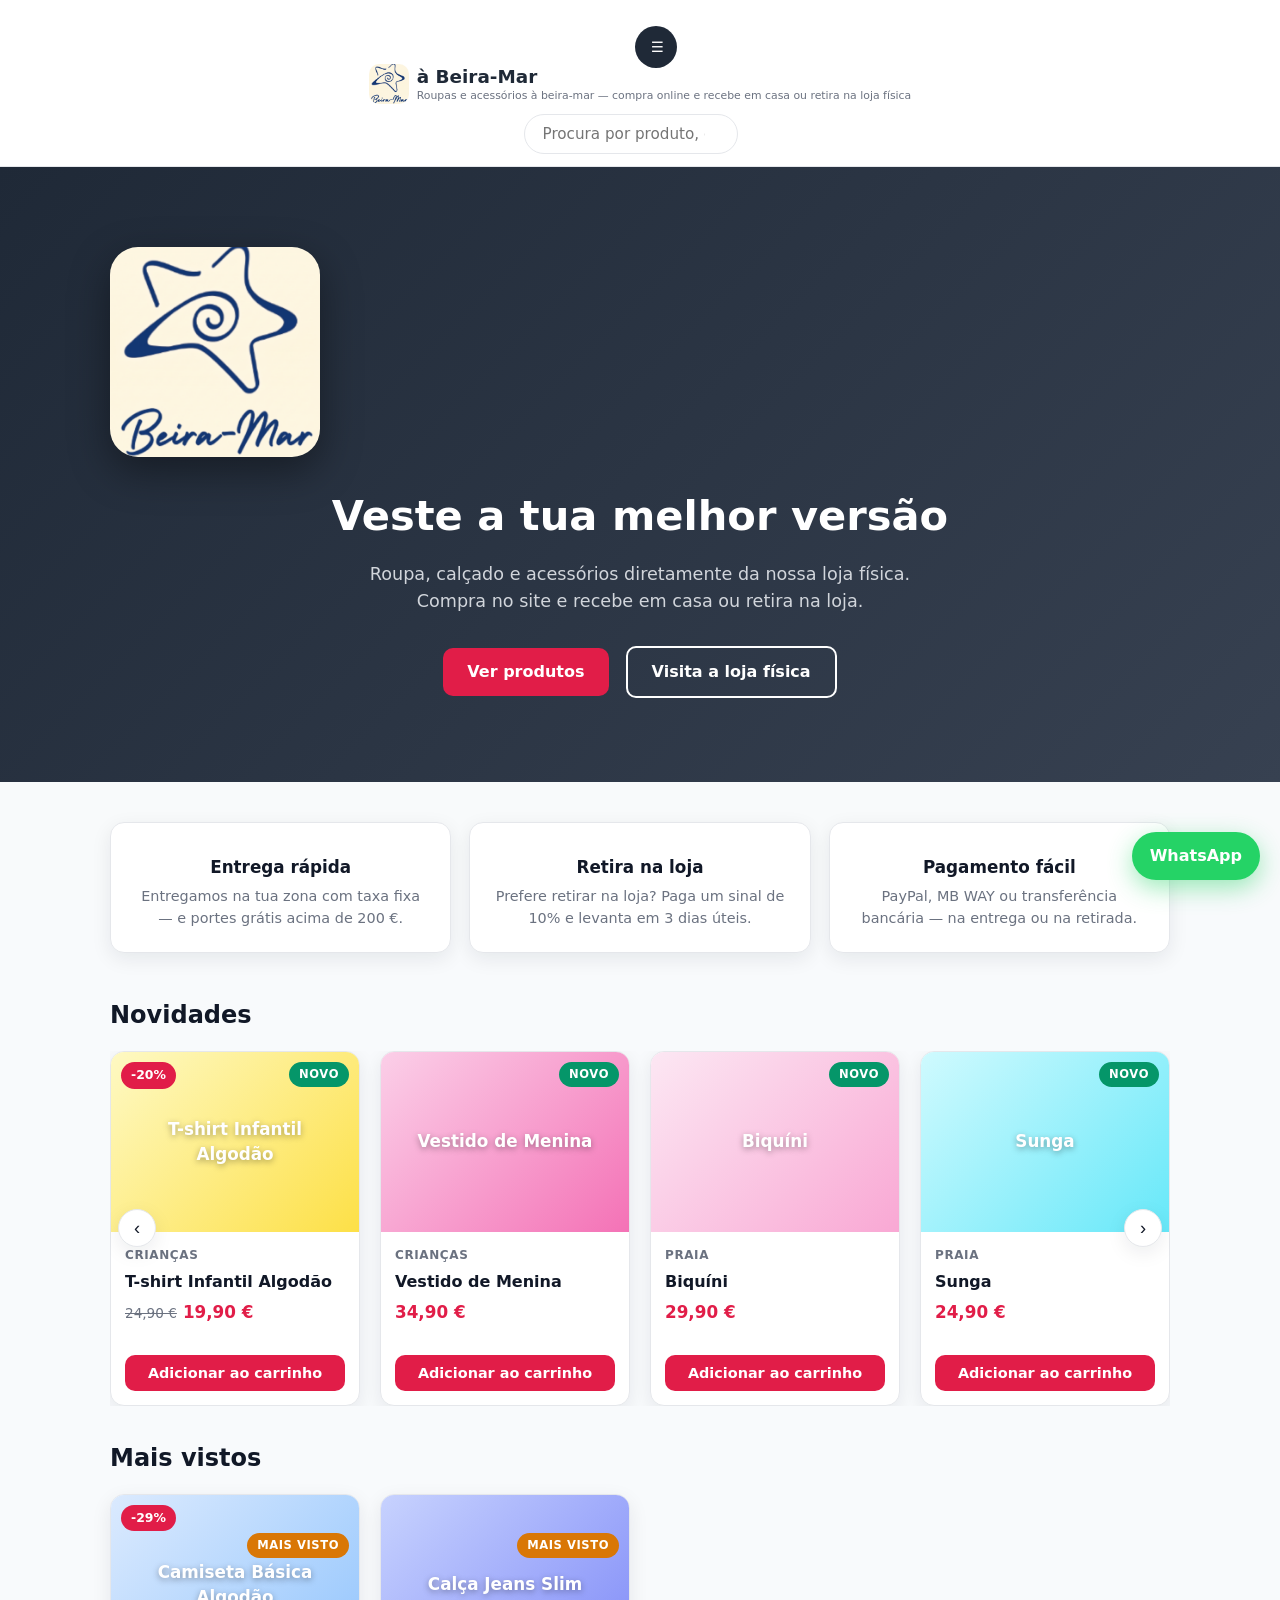
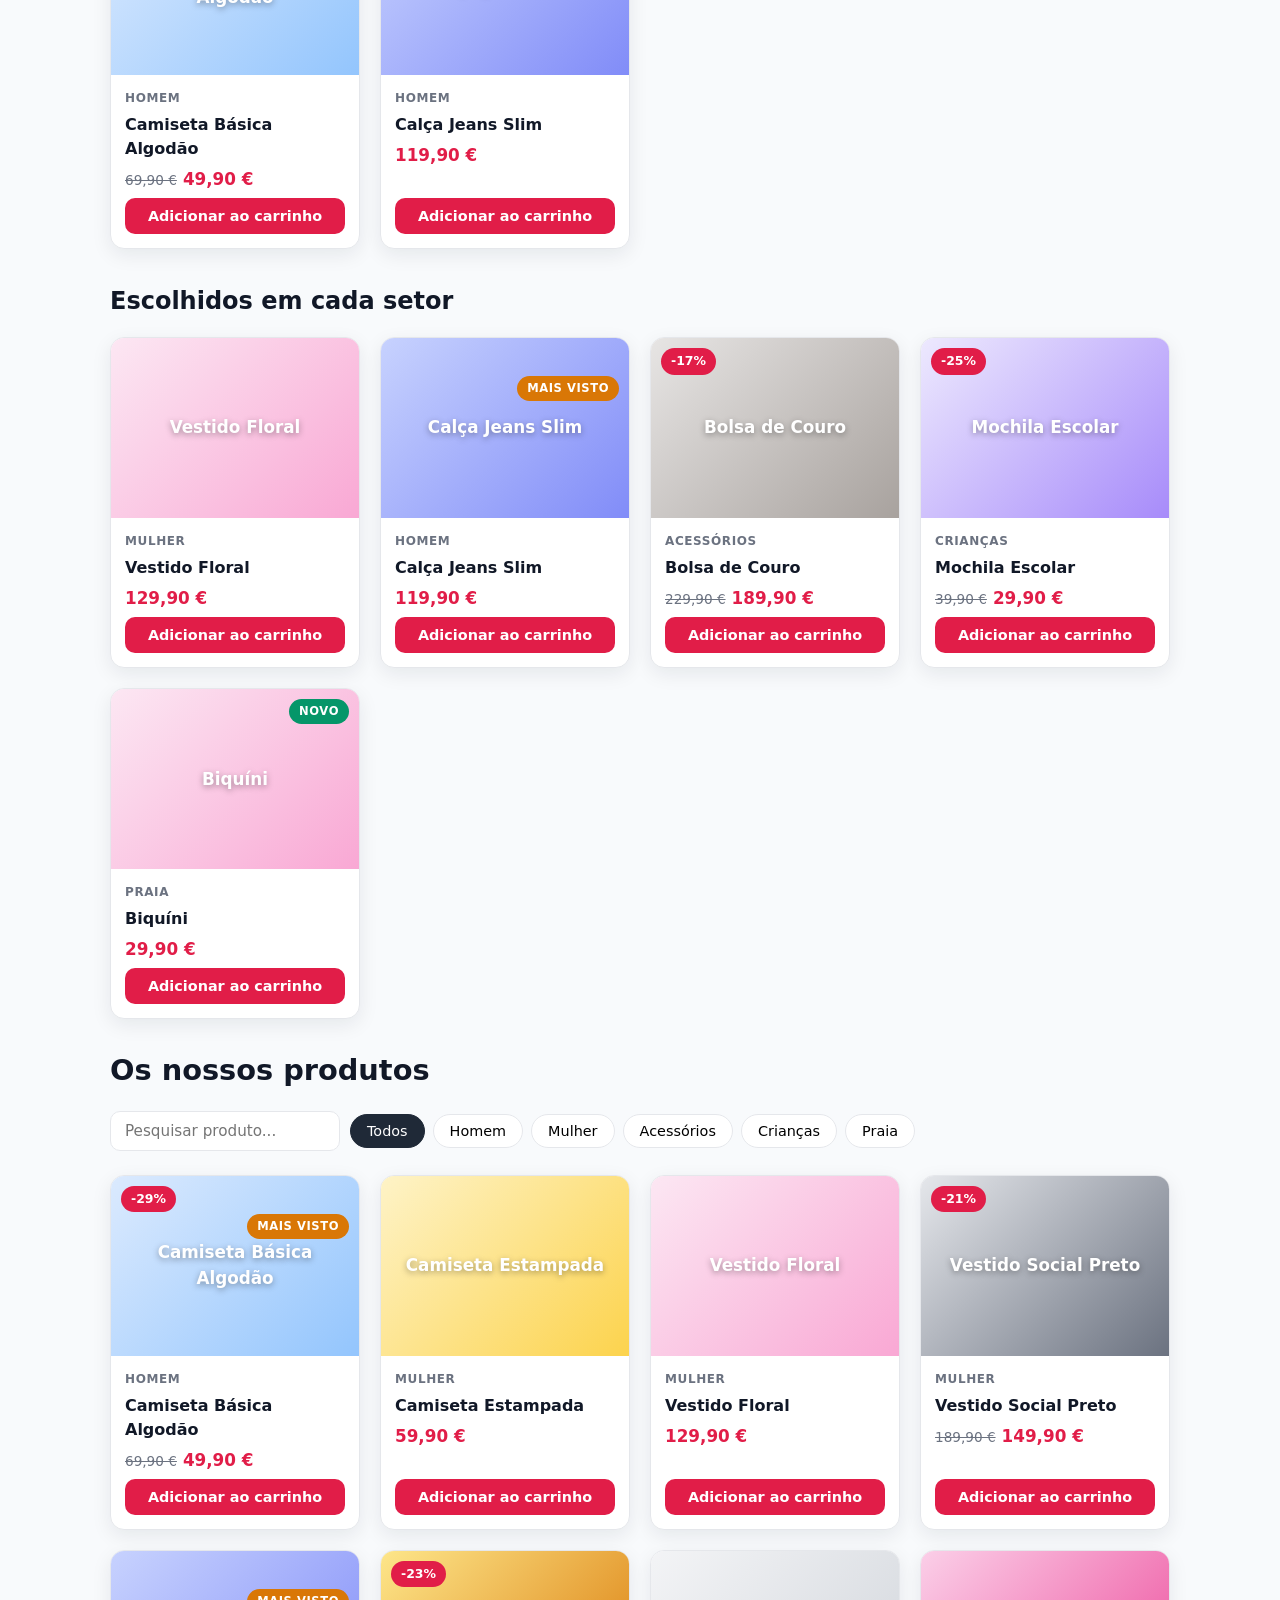
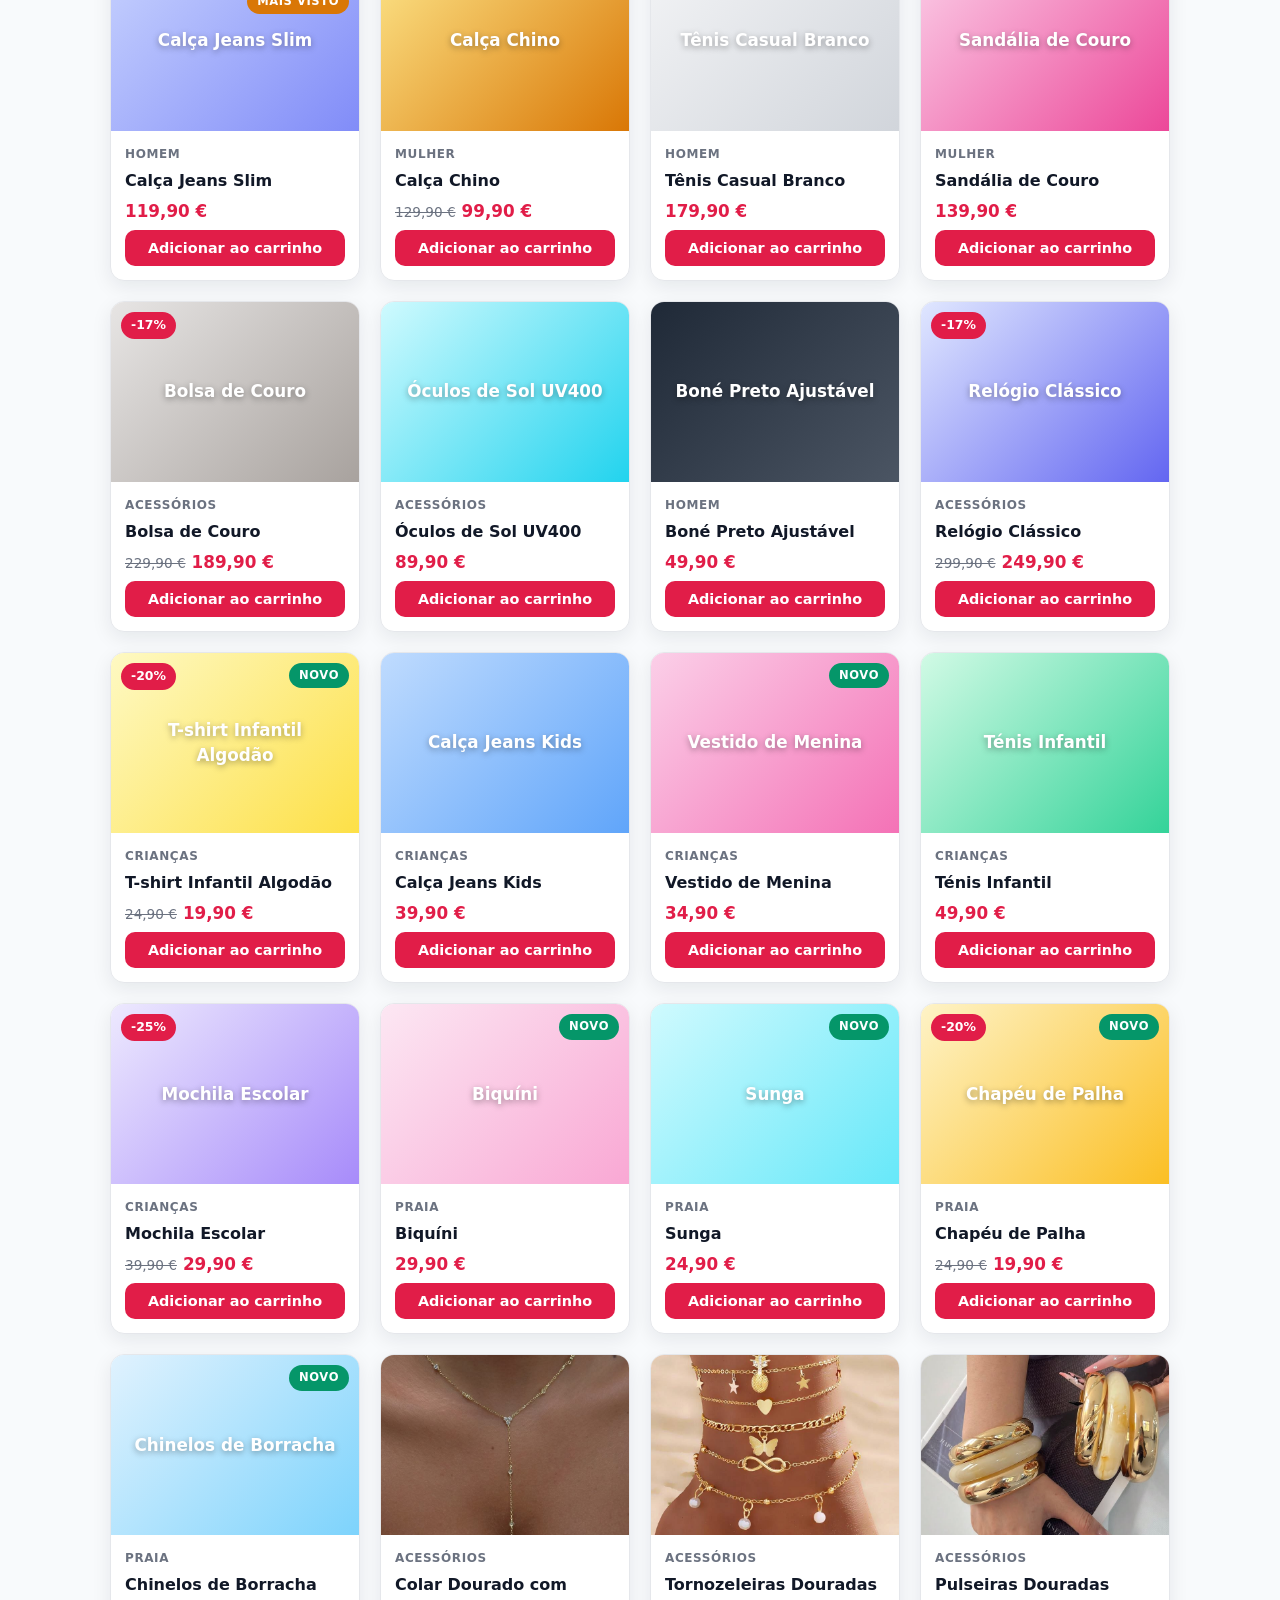
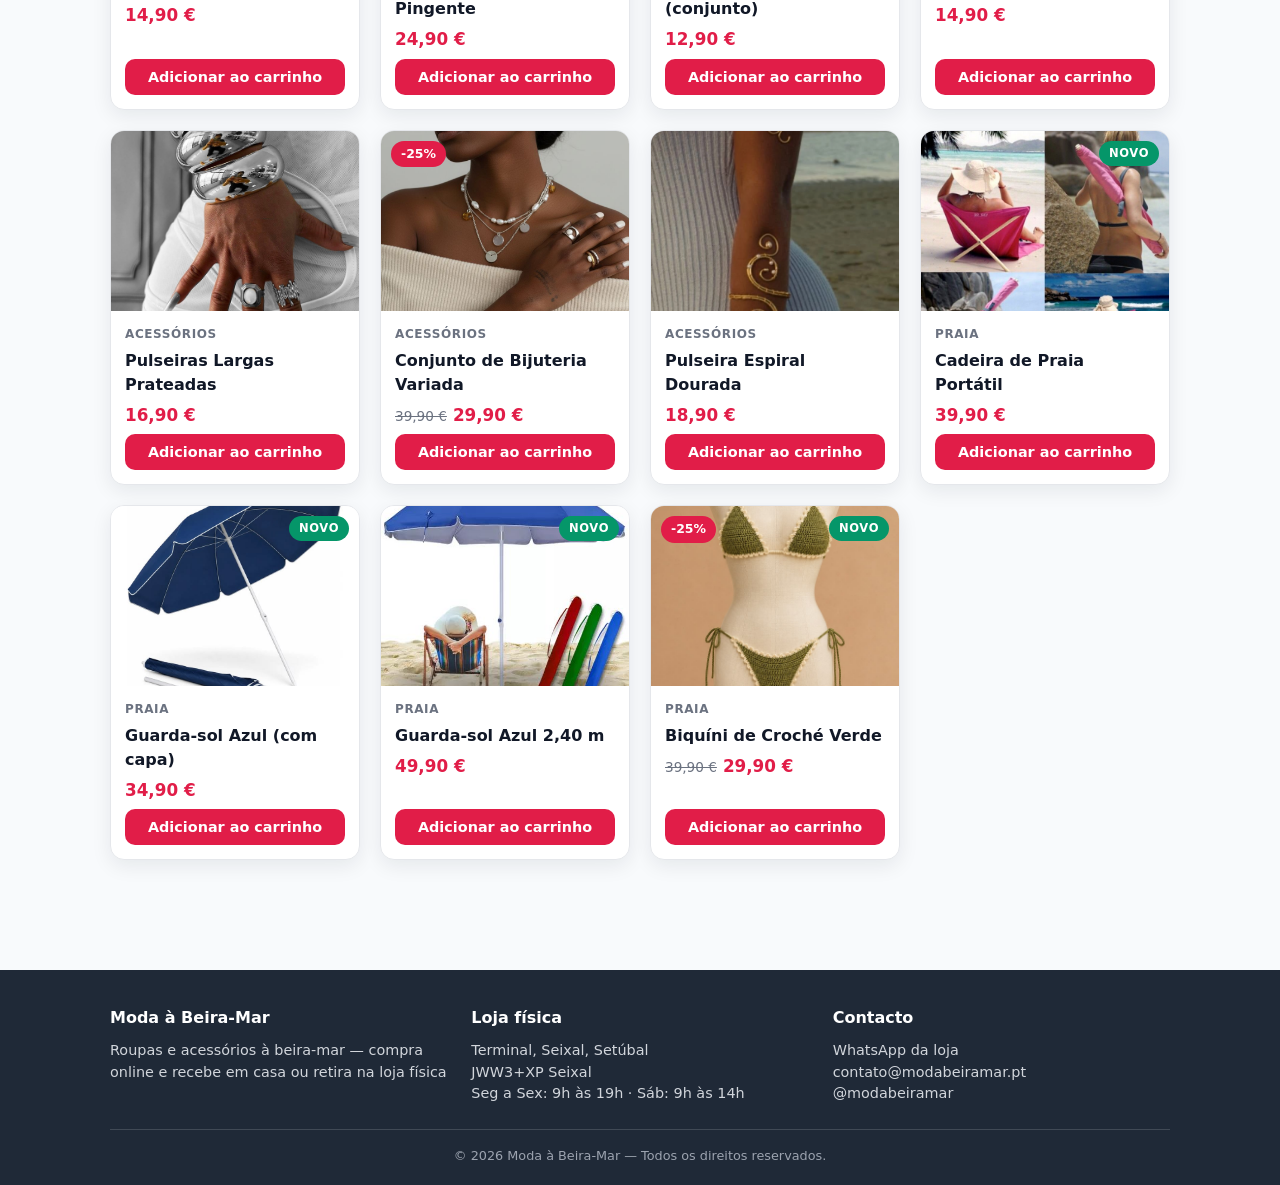
==== index.html @ 7601f10e "Novo logótipo (fotos/logo.jpg): pequeno no cabeçalho, favicon, e grande centrado no meio da página i" ====
<!DOCTYPE html>
<html lang="pt-PT">
<head>
  <meta charset="UTF-8">
  <meta name="viewport" content="width=device-width, initial-scale=1.0">
  <meta name="description" content="Roupa e acessórios — compra online e recebe em casa ou retira na nossa loja física em Seixal, Setúbal.">
  <title>Moda à Beira-Mar — Roupas e acessórios</title>
  <link rel="stylesheet" href="css/style.css">
  <link rel="icon" type="image/png" href="fotos/logo.jpg">
</head>
<body>
  <div id="cabecalho"></div>

  <main>
    <section class="hero">
      <div class="container">
        <img id="hero-logo" class="hero-logo" alt="Logótipo da loja" style="display:none">
        <p class="hero-logo-nome" id="hero-logo-nome"></p>
        <h1>Veste a tua melhor versão</h1>
        <p>Roupa, calçado e acessórios diretamente da nossa loja física. Compra no site e recebe em casa ou retira na loja.</p>
        <a href="#catalogo" class="btn">Ver produtos</a>
        <a href="nossa-loja.html" class="btn btn-secundario">Visita a loja física</a>
      </div>
    </section>

    <section class="beneficios container">
      <div class="beneficio">
        <h3>Entrega rápida</h3>
        <p>Entregamos na tua zona com taxa fixa — e portes grátis acima de 200 €.</p>
      </div>
      <div class="beneficio">
        <h3>Retira na loja</h3>
        <p>Prefere retirar na loja? Paga um sinal de 10% e levanta em 3 dias úteis.</p>
      </div>
      <div class="beneficio">
        <h3>Pagamento fácil</h3>
        <p id="texto-pagamento-home"></p>
      </div>
    </section>

    <section class="container secao-home" id="novidades">
      <h2>Novidades</h2>
      <div class="carrossel" id="carrossel-novidades">
        <div class="carrossel-faixa" id="lista-novidades"></div>
        <button type="button" class="car-btn" id="car-prev" aria-label="Anterior">‹</button>
        <button type="button" class="car-btn" id="car-next" aria-label="Seguinte">›</button>
      </div>
    </section>

    <section class="container secao-home" id="mais-vistos">
      <h2>Mais vistos</h2>
      <div class="grade" id="lista-mais-vendidos"></div>
    </section>

    <section class="container secao-home" id="escolhidos">
      <h2>Escolhidos em cada setor</h2>
      <div class="grade" id="lista-destaques"></div>
    </section>

    <section id="catalogo" class="container">
      <h2>Os nossos produtos</h2>
      <div class="filtros">
        <input type="search" id="busca" placeholder="Pesquisar produto...">
        <div id="botoes-categorias"></div>
      </div>
      <div id="lista-produtos" class="grade"></div>
    </section>
  </main>

  <div id="rodape"></div>
  <a id="botao-whatsapp" class="flutuante-whatsapp" target="_blank" rel="noopener">WhatsApp</a>

  <script src="js/config.js"></script>
  <script src="js/produtos.js"></script>
  <script src="js/app.js"></script>
</body>
</html>
---- css/style.css ----
:root {
  --primaria: #1f2937;
  --destaque: #e11d48;
  --whatsapp: #25d366;
  --fundo: #f8fafc;
  --texto: #111827;
  --cinza: #6b7280;
  --borda: #e5e7eb;
  --branco: #ffffff;
  --raio: 14px;
  --sombra: 0 6px 20px rgba(15, 23, 42, .08);
}

* { margin: 0; padding: 0; box-sizing: border-box; }

body {
  font-family: "Segoe UI", system-ui, -apple-system, Roboto, Helvetica, Arial, sans-serif;
  background-color: var(--fundo);
  background-size: cover;
  background-position: center;
  background-attachment: fixed;
  background-repeat: no-repeat;
  color: var(--texto);
  line-height: 1.5;
}

body::before {
  content: "";
  position: fixed;
  inset: 0;
  background: rgba(248, 250, 252, .82);
  z-index: -1;
  pointer-events: none;
}

.container { max-width: 1100px; margin: 0 auto; padding: 0 20px; }
a { color: inherit; }

.topo { position: sticky; top: 0; background: var(--branco); border-bottom: 1px solid var(--borda); z-index: 50; }
.topo-inner { position: relative; display: flex; flex-direction: column; align-items: center; gap: 10px; padding-top: 12px; padding-bottom: 12px; }
.menu-topo { position: absolute; left: 16px; top: 14px; }
.btn-menu { width: 42px; height: 42px; padding: 0; font-size: 1.25rem; border-radius: 12px; }
.opcoes-div { border-top: 1px solid var(--borda); margin: 6px 4px; }
.busca-topo input { width: min(440px, 92%); padding: 10px 18px; border-radius: 999px; border: 1px solid var(--borda); background: #fff; font-size: .95rem; font-family: inherit; }
.busca-topo input:focus { outline: 2px solid var(--destaque); border-color: transparent; }
.logo { font-weight: 800; font-size: 1.25rem; text-decoration: none; color: var(--primaria); display: flex; align-items: center; gap: 8px; white-space: nowrap; }
.logo-img { height: 40px; width: 40px; object-fit: cover; border-radius: 10px; }
.logo-texto { display: flex; flex-direction: column; align-items: flex-start; line-height: 1.15; }
.logo-nome { font-weight: 800; font-size: 1.15rem; }
.logo-slogan { font-size: .68rem; font-weight: 500; color: var(--cinza); margin-top: 3px; }
.hero-logo { width: 210px; height: 210px; object-fit: cover; border-radius: 28px; box-shadow: 0 14px 40px rgba(0,0,0,.4); margin-bottom: 8px; }
.hero-logo-nome { font-weight: 800; font-size: 1.3rem; letter-spacing: .05em; color: #fff; margin-bottom: 12px; }
.nav { align-self: flex-start; display: flex; gap: 18px; align-items: center; flex-wrap: wrap; }
.nav-rodape { align-self: auto; justify-content: center; margin-bottom: 22px; }
.nav-rodape a { color: #d1d5db; }
.nav-rodape a:hover { color: #fff; }
.rodape .opcoes-btn { background: #374151; }
.rodape .link-carrinho { background: #374151; }
.rodape .opcoes-lista { top: auto; bottom: calc(100% + 8px); }
.rodape .opcoes-lista a { color: var(--texto); }
.nav a { text-decoration: none; color: var(--texto); font-weight: 500; font-size: .95rem; }
.nav a:hover { color: var(--destaque); }
.link-carrinho { background: var(--primaria); color: #fff !important; padding: 8px 14px; border-radius: 999px; display: inline-flex; align-items: center; }
.menu-opcoes { position: relative; }
.opcoes-btn { background: var(--primaria); color: #fff; border: none; padding: 8px 16px; border-radius: 999px; font-size: .9rem; font-weight: 600; cursor: pointer; font-family: inherit; }
.opcoes-lista { display: none; position: absolute; top: calc(100% + 8px); left: 0; background: #fff; border: 1px solid var(--borda); border-radius: 12px; box-shadow: var(--sombra); min-width: 190px; padding: 8px; flex-direction: column; z-index: 70; }
.menu-opcoes.aberto .opcoes-lista { display: flex; }
@media (hover: hover) { .menu-opcoes:hover .opcoes-lista { display: flex; } }
.opcoes-lista a { padding: 10px 12px; border-radius: 8px; text-decoration: none; font-weight: 500; font-size: .95rem; white-space: nowrap; }
.opcoes-lista a:hover { background: var(--fundo); color: var(--destaque); }
.badge-carrinho { display: none; background: var(--destaque); color: #fff; border-radius: 999px; min-width: 20px; height: 20px; font-size: .75rem; font-weight: 700; align-items: center; justify-content: center; padding: 0 5px; margin-left: 6px; }

.hero { background: linear-gradient(135deg, var(--primaria), #374151); color: #fff; padding: 80px 0; text-align: center; }
.hero h1 { font-size: 2.6rem; margin-bottom: 14px; }
.hero p { font-size: 1.1rem; color: #d1d5db; max-width: 580px; margin: 0 auto 28px; }
.hero .btn { margin: 4px 6px; }

.btn { display: inline-block; background: var(--destaque); color: #fff; border: none; padding: 12px 24px; border-radius: 10px; font-size: 1rem; font-weight: 600; cursor: pointer; text-decoration: none; transition: transform .15s, filter .15s; font-family: inherit; }
.btn:hover { transform: translateY(-2px); filter: brightness(1.08); }
.btn-secundario { background: transparent; border: 2px solid #fff; }
.btn-secundario:hover { background: rgba(255,255,255,.12); }
.btn-whatsapp { background: var(--whatsapp); }
.btn-adicionar { width: 100%; padding: 10px; font-size: .9rem; }
.btn-claro { background: var(--borda); color: var(--texto); }

.beneficios { display: grid; grid-template-columns: repeat(3, 1fr); gap: 18px; padding-top: 40px; padding-bottom: 10px; }
.beneficio { background: var(--branco); border: 1px solid var(--borda); border-radius: var(--raio); padding: 22px; text-align: center; box-shadow: var(--sombra); }
.beneficio h3 { margin: 10px 0 6px; font-size: 1.05rem; }
.beneficio p { color: var(--cinza); font-size: .9rem; }

#catalogo { padding-top: 30px; padding-bottom: 70px; scroll-margin-top: 90px; }
#catalogo h2 { font-size: 1.8rem; margin-bottom: 18px; }
.filtros { display: flex; flex-wrap: wrap; gap: 10px; align-items: center; margin-bottom: 24px; }
#busca { padding: 10px 14px; border: 1px solid var(--borda); border-radius: 10px; font-size: .95rem; min-width: 230px; font-family: inherit; }
#botoes-categorias { display: flex; flex-wrap: wrap; gap: 8px; }
.filtro { padding: 8px 16px; border-radius: 999px; border: 1px solid var(--borda); background: var(--branco); cursor: pointer; font-size: .9rem; font-weight: 500; font-family: inherit; }
.filtro.ativo { background: var(--primaria); color: #fff; border-color: var(--primaria); }
#busca:focus, .filtro:focus { outline: 2px solid var(--destaque); outline-offset: 1px; }

.grade { display: grid; grid-template-columns: repeat(auto-fill, minmax(230px, 1fr)); gap: 20px; }
.card { background: var(--branco); border: 1px solid var(--borda); border-radius: var(--raio); overflow: hidden; box-shadow: var(--sombra); display: flex; flex-direction: column; transition: transform .15s; }
.card:hover { transform: translateY(-4px); }
.card-img { position: relative; height: 180px; display: flex; align-items: center; justify-content: center; text-decoration: none; }
.card-titulo-img { color: #fff; font-weight: 800; font-size: 1.05rem; text-align: center; padding: 0 16px; text-shadow: 0 2px 6px rgba(0,0,0,.35); }
.card-img img.card-foto { width: 100%; height: 100%; object-fit: cover; display: block; }
.detalhe-img img.detalhe-foto { width: 100%; height: 100%; object-fit: cover; border-radius: inherit; }
.item-img img.item-foto { width: 100%; height: 100%; object-fit: cover; border-radius: inherit; }
.tag-desconto { position: absolute; top: 10px; left: 10px; background: var(--destaque); color: #fff; font-size: .78rem; font-weight: 700; padding: 4px 10px; border-radius: 999px; }
.tag-novo { position: absolute; top: 10px; right: 10px; background: #059669; color: #fff; font-size: .72rem; font-weight: 800; letter-spacing: .05em; padding: 4px 10px; border-radius: 999px; }
.tag-mais-vendido { position: absolute; top: 38px; right: 10px; background: #d97706; color: #fff; font-size: .72rem; font-weight: 800; letter-spacing: .05em; padding: 4px 10px; border-radius: 999px; }
.secao-home { padding-top: 34px; }
.secao-home h2 { font-size: 1.5rem; margin-bottom: 18px; }
.carrossel { position: relative; overflow: hidden; }
.carrossel-faixa { display: flex; gap: 20px; transition: transform .6s ease; will-change: transform; }
.carrossel-faixa .card { flex: 0 0 calc((100% - 60px) / 4); }
.car-btn { position: absolute; top: 50%; transform: translateY(-50%); z-index: 5; width: 38px; height: 38px; border-radius: 50%; border: 1px solid var(--borda); background: #fff; cursor: pointer; font-size: 1.15rem; line-height: 1; color: var(--texto); box-shadow: var(--sombra); }
.car-btn:hover { background: var(--primaria); color: #fff; border-color: var(--primaria); }
#car-prev { left: 8px; }
#car-next { right: 8px; }
@media (max-width: 900px) { .carrossel-faixa .card { flex-basis: calc((100% - 40px) / 3); } }
@media (max-width: 640px) { .carrossel-faixa .card { flex-basis: calc((100% - 20px) / 2); } }
@media (max-width: 440px) { .carrossel-faixa .card { flex-basis: 100%; } }
.card-corpo { padding: 14px; display: flex; flex-direction: column; gap: 6px; flex: 1; }
.card-cat { font-size: .75rem; text-transform: uppercase; letter-spacing: .05em; color: var(--cinza); font-weight: 600; }
.card-nome { font-size: 1rem; }
.card-nome a { text-decoration: none; }
.card-nome a:hover { color: var(--destaque); }
.card-preco { font-size: 1.05rem; }
.card-preco s { color: var(--cinza); font-size: .85rem; margin-right: 6px; }
.card-preco strong { color: var(--destaque); }
.card .btn-adicionar { margin-top: auto; }
.vazio { grid-column: 1 / -1; text-align: center; color: var(--cinza); padding: 40px 0; }

.detalhe { display: grid; grid-template-columns: 1fr 1fr; gap: 36px; padding: 50px 20px; max-width: 1000px; margin: 0 auto; }
.detalhe-img { position: relative; border-radius: var(--raio); display: flex; align-items: center; justify-content: center; font-size: 1.8rem; font-weight: 800; color: #fff; text-align: center; padding: 24px; min-height: 380px; box-shadow: var(--sombra); text-shadow: 0 2px 8px rgba(0,0,0,.3); }
.detalhe-info h1 { font-size: 1.9rem; margin: 8px 0; }
.detalhe-preco { font-size: 1.6rem; margin: 14px 0; }
.detalhe-preco s { color: var(--cinza); font-size: 1.1rem; margin-right: 10px; }
.detalhe-preco strong { color: var(--destaque); }
.detalhe-desc { color: var(--cinza); margin-bottom: 20px; }
.seletor-qtd { display: inline-flex; align-items: center; gap: 12px; border: 1px solid var(--borda); border-radius: 10px; padding: 6px 12px; background: #fff; }
.seletor-qtd button { width: 32px; height: 32px; border: none; background: var(--primaria); color: #fff; border-radius: 8px; font-size: 1.1rem; cursor: pointer; }
.detalhe-acoes { display: flex; flex-wrap: wrap; gap: 10px; align-items: center; margin-top: 12px; }
#relacionados { padding-bottom: 60px; }
#relacionados h2 { margin-bottom: 18px; font-size: 1.4rem; }

.pagina { max-width: 900px; margin: 0 auto; padding: 40px 20px 70px; }
.pagina h1 { font-size: 1.9rem; margin-bottom: 24px; }

.item-carrinho { display: flex; align-items: center; gap: 16px; background: #fff; border: 1px solid var(--borda); border-radius: var(--raio); padding: 14px; margin-bottom: 12px; box-shadow: var(--sombra); flex-wrap: wrap; }
.item-img { width: 70px; height: 70px; border-radius: 12px; display: flex; align-items: center; justify-content: center; font-size: .68rem; font-weight: 700; color: #fff; text-align: center; padding: 4px; flex-shrink: 0; text-shadow: 0 1px 3px rgba(0,0,0,.3); }
.item-info { flex: 1; min-width: 150px; display: flex; flex-direction: column; }
.item-info a { text-decoration: none; }
.item-info a:hover { color: var(--destaque); }
.item-cat { font-size: .78rem; color: var(--cinza); text-transform: uppercase; letter-spacing: .04em; }
.item-preco { font-size: .85rem; color: var(--cinza); }
.item-qtd { display: flex; align-items: center; gap: 10px; }
.item-qtd button { width: 30px; height: 30px; border: 1px solid var(--borda); background: #fff; border-radius: 8px; cursor: pointer; font-size: 1rem; }
.item-qtd button:hover { background: var(--primaria); color: #fff; }
.item-qtd span { font-weight: 700; min-width: 20px; text-align: center; }
.item-total { font-weight: 700; min-width: 90px; text-align: right; }
.item-remover { border: none; background: none; cursor: pointer; font-size: .78rem; font-weight: 600; color: var(--cinza); text-decoration: underline; }
.carrinho-vazio { text-align: center; padding: 60px 0; color: var(--cinza); }
.carrinho-vazio .btn { margin-top: 16px; }

.resumo { background: #fff; border: 1px solid var(--borda); border-radius: var(--raio); padding: 20px; margin-top: 20px; box-shadow: var(--sombra); }
.resumo h2 { font-size: 1.15rem; margin-bottom: 10px; }
.linha-resumo { display: flex; justify-content: space-between; padding: 6px 0; }
.linha-resumo.total { font-size: 1.25rem; font-weight: 800; border-top: 2px solid var(--borda); margin-top: 8px; padding-top: 12px; }
.linha-resumo.total span:last-child { color: var(--destaque); }

.checkout { background: #fff; border: 1px solid var(--borda); border-radius: var(--raio); padding: 20px; margin-top: 20px; box-shadow: var(--sombra); }
.checkout h2 { font-size: 1.15rem; margin-bottom: 14px; }
.opcao { display: flex; gap: 10px; align-items: flex-start; border: 1px solid var(--borda); border-radius: 10px; padding: 12px 14px; margin-bottom: 10px; cursor: pointer; }
.opcao:hover { border-color: var(--primaria); }
.opcao input { margin-top: 4px; accent-color: var(--destaque); }
.opcao strong { display: block; }
.opcao small { color: var(--cinza); }
.campo { margin: 14px 0 0; }
.campo label { display: block; font-size: .85rem; font-weight: 600; margin-bottom: 4px; }
.campo input, .campo textarea { width: 100%; padding: 10px 12px; border: 1px solid var(--borda); border-radius: 10px; font-size: .95rem; font-family: inherit; background: var(--fundo); }
.campo input:focus, .campo textarea:focus { outline: 2px solid var(--destaque); border-color: transparent; background: #fff; }
#btn-finalizar { width: 100%; margin-top: 18px; padding: 14px; font-size: 1.05rem; }

.pedido-ok { background: #ecfdf5; border: 1px solid #6ee7b7; border-radius: var(--raio); padding: 24px; margin-bottom: 20px; text-align: center; }
.pedido-ok h2 { margin-bottom: 10px; }
.pedido-ok p { color: #065f46; margin: 6px 0; }
.codigo { font-size: 2rem; letter-spacing: .25em; color: var(--primaria); background: #fff; padding: 8px 20px 8px 28px; border-radius: 10px; display: inline-block; margin: 10px 0; font-weight: 800; }
.aviso-atraso { background: #fff7ed; border: 1px solid #fdba74; border-radius: 10px; padding: 12px 14px; margin: 12px 0; color: #7c2d12; }
.nota-saldo { font-size: .85rem; color: var(--cinza); margin-top: 14px; border-top: 1px dashed var(--borda); padding-top: 10px; }
.pedido-ok ul { text-align: left; margin: 10px 0 14px 22px; }
#contador-prazo { color: var(--destaque); }
.pedido-ok .btn { margin-top: 14px; }

.loja-grid { display: grid; grid-template-columns: 1.2fr 1fr; gap: 24px; }
.cartao { background: #fff; border: 1px solid var(--borda); border-radius: var(--raio); padding: 24px; box-shadow: var(--sombra); }
.cartao h2 { font-size: 1.25rem; margin-bottom: 14px; }
.linha-info { display: flex; gap: 12px; margin-bottom: 14px; align-items: flex-start; }
.linha-info small { display: block; color: var(--cinza); font-weight: 700; text-transform: uppercase; font-size: .68rem; letter-spacing: .06em; }
.horario-linha { display: flex; justify-content: space-between; padding: 7px 0; border-bottom: 1px dashed var(--borda); font-size: .95rem; }
.mapa { margin-top: 18px; background: linear-gradient(135deg, #dbeafe, #bfdbfe); border-radius: var(--raio); min-height: 170px; display: flex; flex-direction: column; align-items: center; justify-content: center; gap: 10px; text-align: center; padding: 20px; }
.mapa p { font-weight: 600; }

.rodape { background: var(--primaria); color: #d1d5db; padding: 36px 0 20px; margin-top: 40px; }
.rodape-grid { display: grid; grid-template-columns: repeat(3, 1fr); gap: 24px; }
.rodape h3 { color: #fff; font-size: 1rem; margin-bottom: 10px; }
.rodape p { font-size: .9rem; }
.rodape a { color: #d1d5db; text-decoration: none; }
.rodape a:hover { color: #fff; }
.rodape-bottom { text-align: center; margin-top: 24px; font-size: .8rem; color: #9ca3af; border-top: 1px solid rgba(255,255,255,.15); padding-top: 16px; }

.flutuante-whatsapp { position: fixed; right: 20px; bottom: 20px; background: var(--whatsapp); color: #fff; padding: 12px 18px; border-radius: 999px; font-weight: 700; text-decoration: none; box-shadow: 0 8px 24px rgba(37, 211, 102, .45); z-index: 60; }
.flutuante-whatsapp:hover { filter: brightness(1.08); }

#toast { position: fixed; left: 50%; bottom: 24px; transform: translateX(-50%) translateY(80px); background: var(--primaria); color: #fff; padding: 12px 22px; border-radius: 999px; font-weight: 600; opacity: 0; transition: all .3s; z-index: 100; pointer-events: none; }
#toast.visivel { opacity: 1; transform: translateX(-50%) translateY(0); }

@media (max-width: 768px) {
  .hero { padding: 56px 0; }
  .hero-logo { width: 140px; height: 140px; border-radius: 20px; }
  .logo-img { height: 32px; width: 32px; }
  .hero h1 { font-size: 1.9rem; }
  .beneficios { grid-template-columns: 1fr; }
  .detalhe { grid-template-columns: 1fr; padding-top: 30px; }
  .detalhe-img { min-height: 260px; font-size: 1.4rem; }
  .loja-grid { grid-template-columns: 1fr; }
  .rodape-grid { grid-template-columns: 1fr; }
  .nav { gap: 12px; }
  .nav a { font-size: .85rem; }
  .item-total { margin-left: auto; }
}
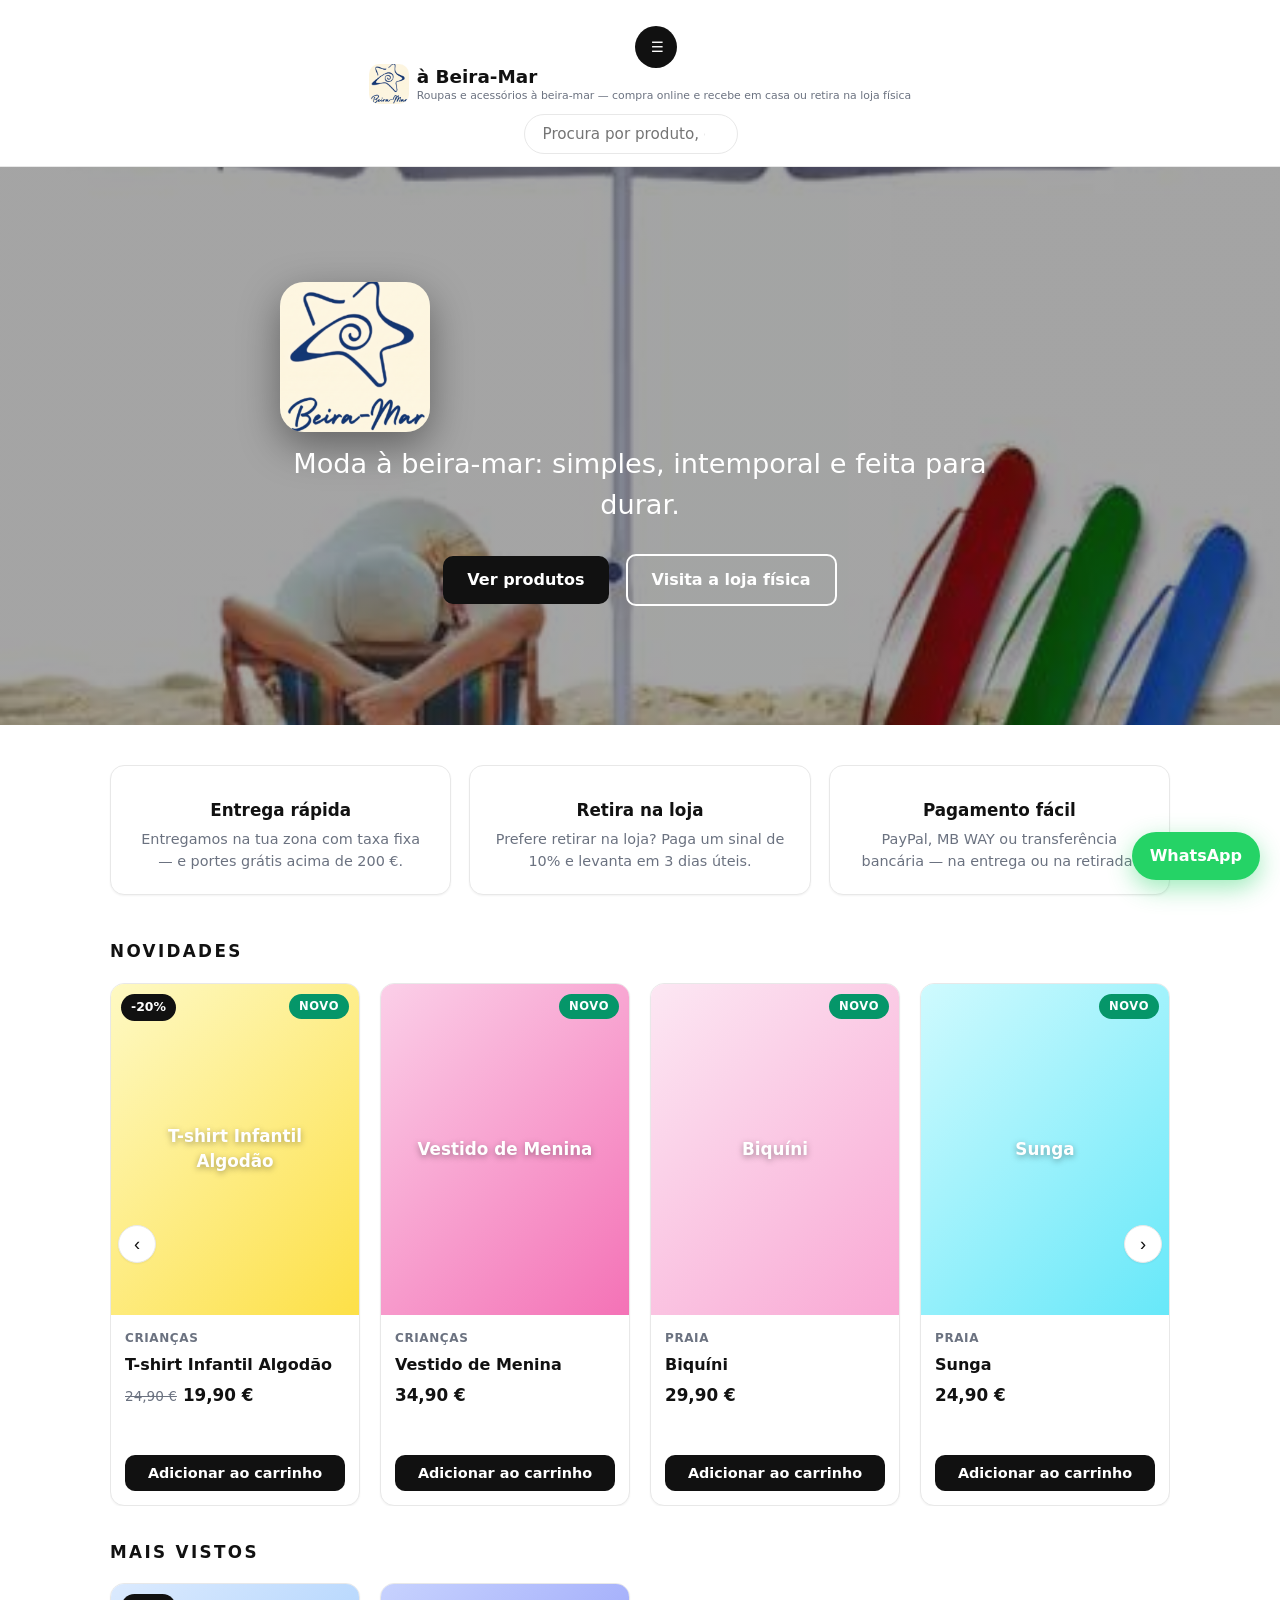
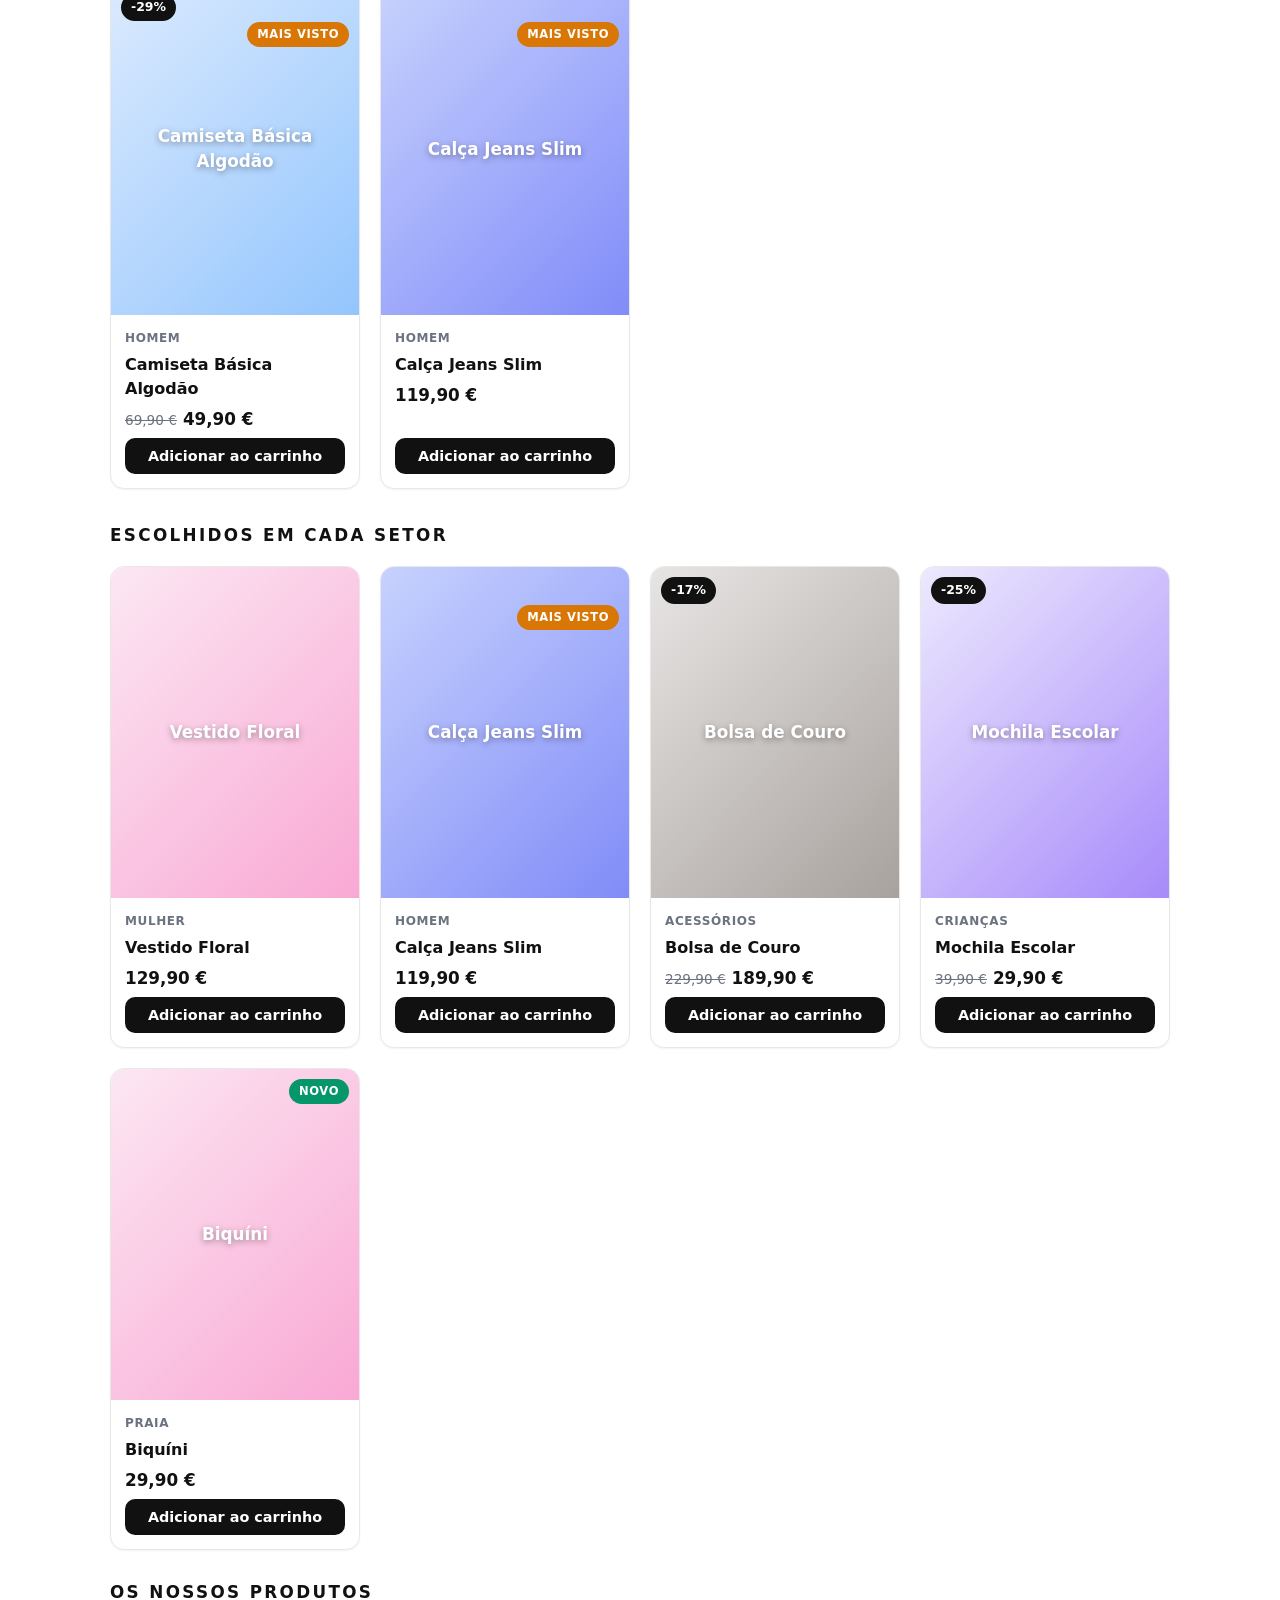
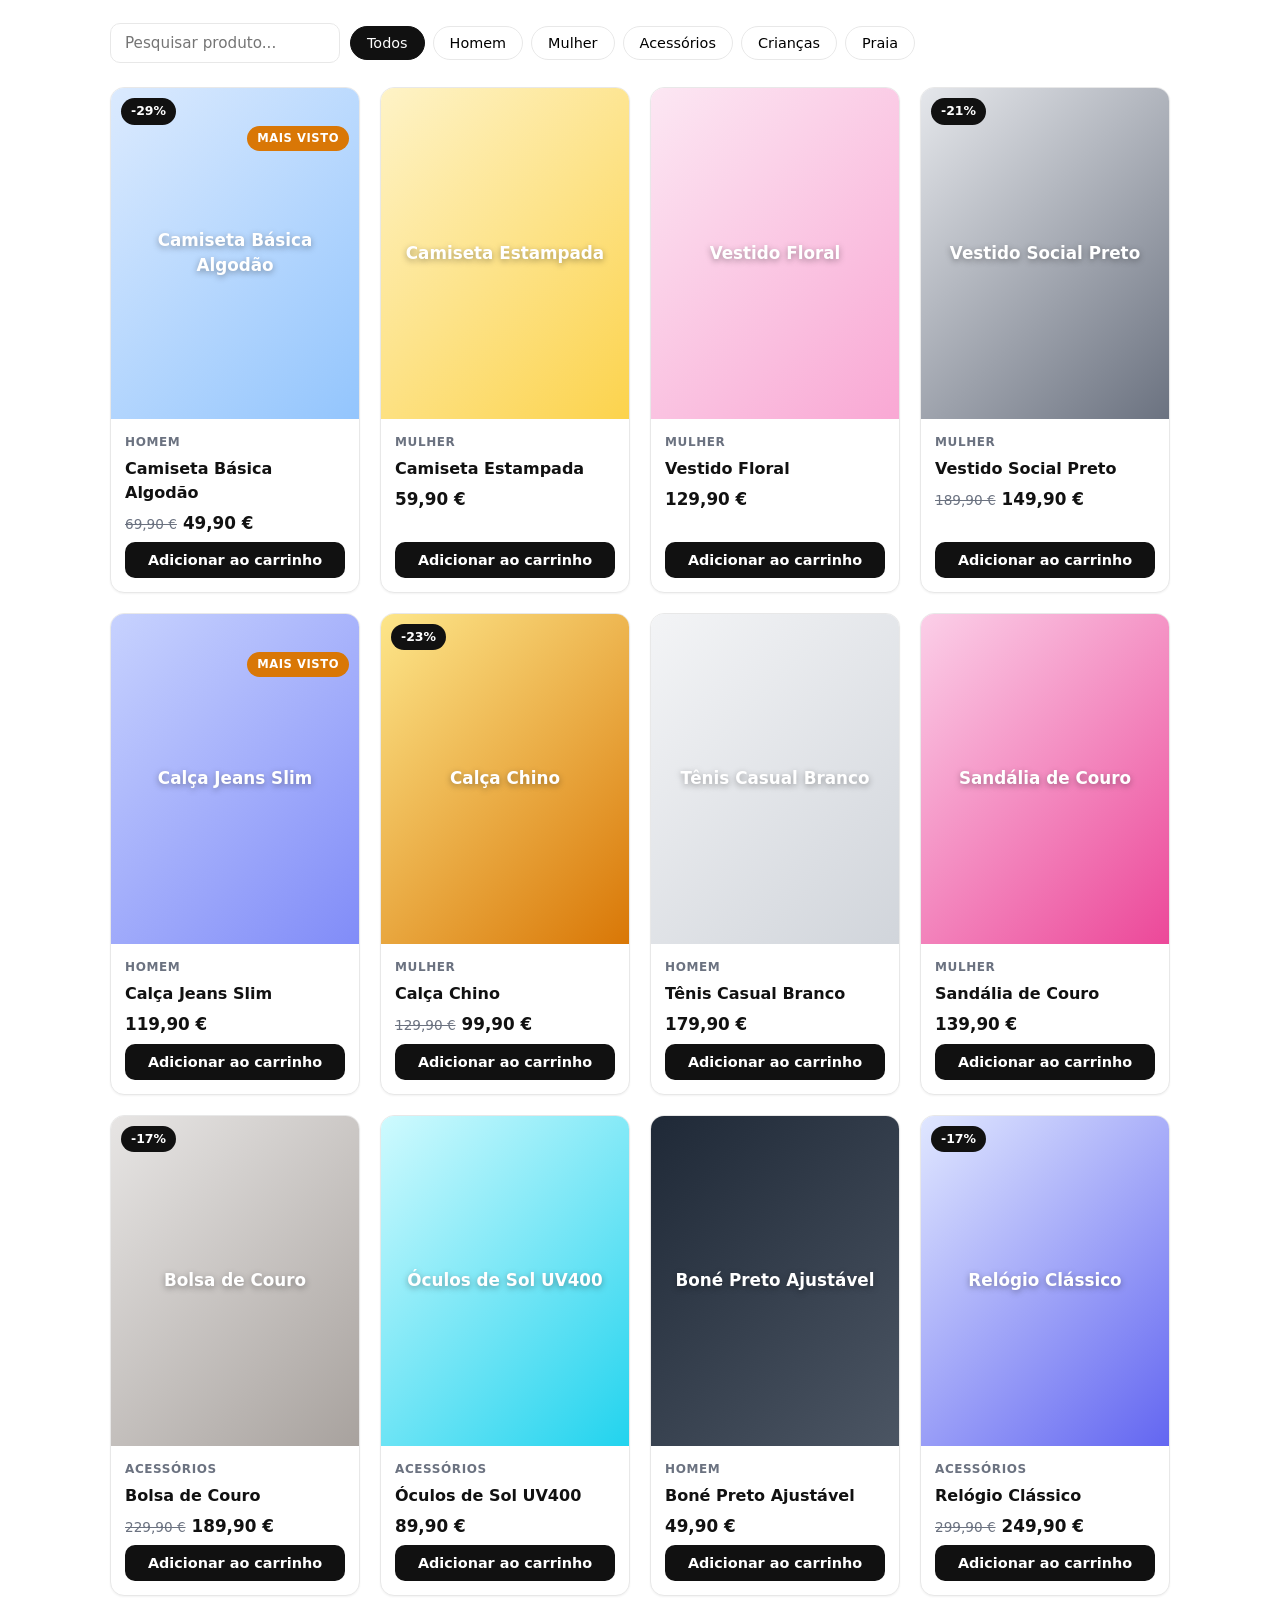
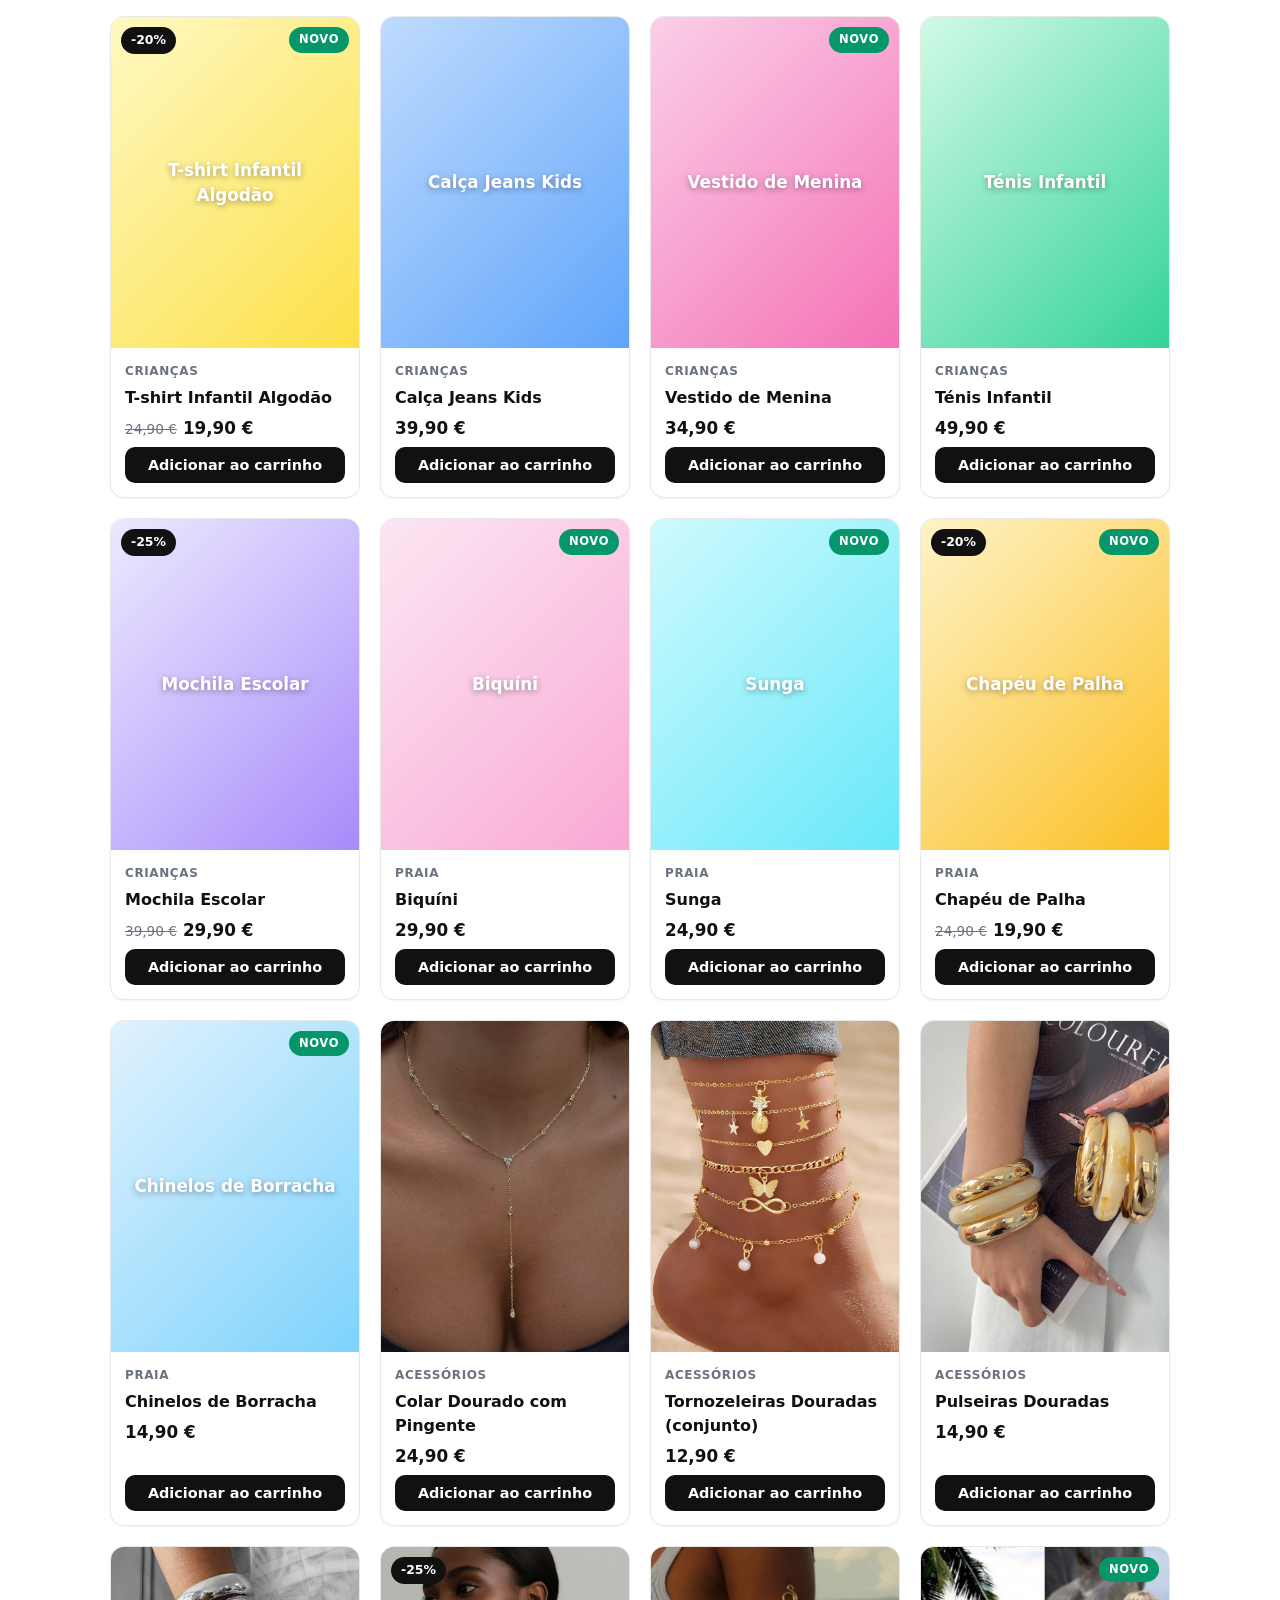
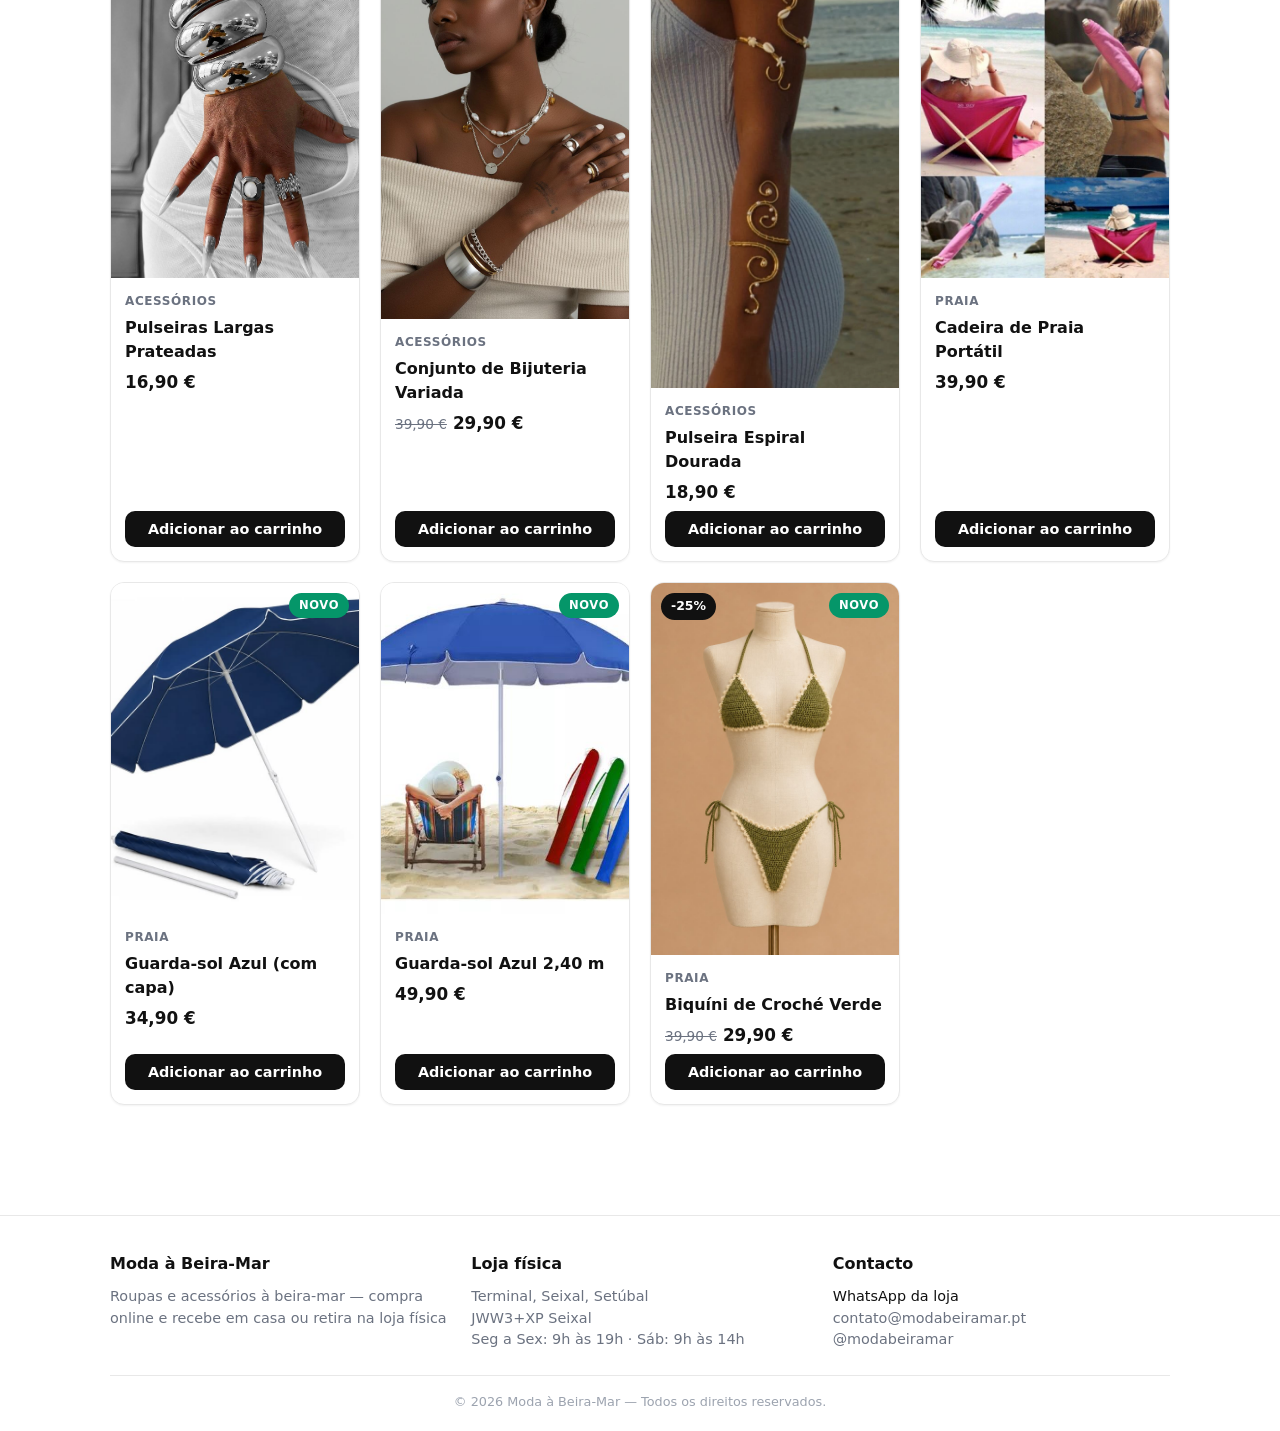
==== commit e69e6649: "Restyle estilo Tach/Wix: fundo branco limpo, preto+branco (sem cor de destaque), herói com foto em l" ====
--- a/index.html
+++ b/index.html
@@ -12,14 +12,15 @@
   <div id="cabecalho"></div>
 
   <main>
-    <section class="hero">
-      <div class="container">
+    <section class="hero" id="hero">
+      <div class="hero-conteudo">
         <img id="hero-logo" class="hero-logo" alt="Logótipo da loja" style="display:none">
         <p class="hero-logo-nome" id="hero-logo-nome"></p>
-        <h1>Veste a tua melhor versão</h1>
-        <p>Roupa, calçado e acessórios diretamente da nossa loja física. Compra no site e recebe em casa ou retira na loja.</p>
-        <a href="#catalogo" class="btn">Ver produtos</a>
-        <a href="nossa-loja.html" class="btn btn-secundario">Visita a loja física</a>
+        <h1 id="hero-manifesto"></h1>
+        <div class="hero-acoes">
+          <a href="#catalogo" class="btn">Ver produtos</a>
+          <a href="nossa-loja.html" class="btn btn-secundario">Visita a loja física</a>
+        </div>
       </div>
     </section>
 
--- a/css/style.css
+++ b/css/style.css
@@ -1,14 +1,14 @@
 :root {
-  --primaria: #1f2937;
-  --destaque: #e11d48;
+  --primaria: #111111;
+  --destaque: #111111;
   --whatsapp: #25d366;
-  --fundo: #f8fafc;
-  --texto: #111827;
+  --fundo: #ffffff;
+  --texto: #111111;
   --cinza: #6b7280;
-  --borda: #e5e7eb;
+  --borda: #e8e8e8;
   --branco: #ffffff;
   --raio: 14px;
-  --sombra: 0 6px 20px rgba(15, 23, 42, .08);
+  --sombra: 0 1px 2px rgba(17, 17, 17, .05);
 }
 
 * { margin: 0; padding: 0; box-sizing: border-box; }
@@ -28,7 +28,7 @@
   content: "";
   position: fixed;
   inset: 0;
-  background: rgba(248, 250, 252, .82);
+  background: transparent;
   z-index: -1;
   pointer-events: none;
 }
@@ -48,7 +48,7 @@
 .logo-texto { display: flex; flex-direction: column; align-items: flex-start; line-height: 1.15; }
 .logo-nome { font-weight: 800; font-size: 1.15rem; }
 .logo-slogan { font-size: .68rem; font-weight: 500; color: var(--cinza); margin-top: 3px; }
-.hero-logo { width: 210px; height: 210px; object-fit: cover; border-radius: 28px; box-shadow: 0 14px 40px rgba(0,0,0,.4); margin-bottom: 8px; }
+.hero-logo { width: 150px; height: 150px; object-fit: cover; border-radius: 24px; box-shadow: 0 14px 40px rgba(0,0,0,.4); margin-bottom: 8px; }
 .hero-logo-nome { font-weight: 800; font-size: 1.3rem; letter-spacing: .05em; color: #fff; margin-bottom: 12px; }
 .nav { align-self: flex-start; display: flex; gap: 18px; align-items: center; flex-wrap: wrap; }
 .nav-rodape { align-self: auto; justify-content: center; margin-bottom: 22px; }
@@ -70,10 +70,10 @@
 .opcoes-lista a:hover { background: var(--fundo); color: var(--destaque); }
 .badge-carrinho { display: none; background: var(--destaque); color: #fff; border-radius: 999px; min-width: 20px; height: 20px; font-size: .75rem; font-weight: 700; align-items: center; justify-content: center; padding: 0 5px; margin-left: 6px; }
 
-.hero { background: linear-gradient(135deg, var(--primaria), #374151); color: #fff; padding: 80px 0; text-align: center; }
-.hero h1 { font-size: 2.6rem; margin-bottom: 14px; }
-.hero p { font-size: 1.1rem; color: #d1d5db; max-width: 580px; margin: 0 auto 28px; }
-.hero .btn { margin: 4px 6px; }
+.hero { position: relative; min-height: 62vh; display: flex; align-items: center; justify-content: center; text-align: center; color: #fff; background-size: cover; background-position: center; padding: 70px 20px; }
+.hero-conteudo { max-width: 720px; }
+.hero h1 { font-size: 1.7rem; font-weight: 500; margin: 12px 0 24px; }
+.hero-acoes .btn { margin: 4px 6px; }
 
 .btn { display: inline-block; background: var(--destaque); color: #fff; border: none; padding: 12px 24px; border-radius: 10px; font-size: 1rem; font-weight: 600; cursor: pointer; text-decoration: none; transition: transform .15s, filter .15s; font-family: inherit; }
 .btn:hover { transform: translateY(-2px); filter: brightness(1.08); }
@@ -89,7 +89,7 @@
 .beneficio p { color: var(--cinza); font-size: .9rem; }
 
 #catalogo { padding-top: 30px; padding-bottom: 70px; scroll-margin-top: 90px; }
-#catalogo h2 { font-size: 1.8rem; margin-bottom: 18px; }
+#catalogo h2 { font-size: 1.05rem; margin-bottom: 18px; text-transform: uppercase; letter-spacing: .14em; font-weight: 600; }
 .filtros { display: flex; flex-wrap: wrap; gap: 10px; align-items: center; margin-bottom: 24px; }
 #busca { padding: 10px 14px; border: 1px solid var(--borda); border-radius: 10px; font-size: .95rem; min-width: 230px; font-family: inherit; }
 #botoes-categorias { display: flex; flex-wrap: wrap; gap: 8px; }
@@ -99,8 +99,8 @@
 
 .grade { display: grid; grid-template-columns: repeat(auto-fill, minmax(230px, 1fr)); gap: 20px; }
 .card { background: var(--branco); border: 1px solid var(--borda); border-radius: var(--raio); overflow: hidden; box-shadow: var(--sombra); display: flex; flex-direction: column; transition: transform .15s; }
-.card:hover { transform: translateY(-4px); }
-.card-img { position: relative; height: 180px; display: flex; align-items: center; justify-content: center; text-decoration: none; }
+.card:hover { border-color: #cfcfcf; }
+.card-img { position: relative; aspect-ratio: 3 / 4; display: flex; align-items: center; justify-content: center; text-decoration: none; }
 .card-titulo-img { color: #fff; font-weight: 800; font-size: 1.05rem; text-align: center; padding: 0 16px; text-shadow: 0 2px 6px rgba(0,0,0,.35); }
 .card-img img.card-foto { width: 100%; height: 100%; object-fit: cover; display: block; }
 .detalhe-img img.detalhe-foto { width: 100%; height: 100%; object-fit: cover; border-radius: inherit; }
@@ -109,7 +109,7 @@
 .tag-novo { position: absolute; top: 10px; right: 10px; background: #059669; color: #fff; font-size: .72rem; font-weight: 800; letter-spacing: .05em; padding: 4px 10px; border-radius: 999px; }
 .tag-mais-vendido { position: absolute; top: 38px; right: 10px; background: #d97706; color: #fff; font-size: .72rem; font-weight: 800; letter-spacing: .05em; padding: 4px 10px; border-radius: 999px; }
 .secao-home { padding-top: 34px; }
-.secao-home h2 { font-size: 1.5rem; margin-bottom: 18px; }
+.secao-home h2 { font-size: 1.05rem; margin-bottom: 18px; text-transform: uppercase; letter-spacing: .14em; font-weight: 600; }
 .carrossel { position: relative; overflow: hidden; }
 .carrossel-faixa { display: flex; gap: 20px; transition: transform .6s ease; will-change: transform; }
 .carrossel-faixa .card { flex: 0 0 calc((100% - 60px) / 4); }
@@ -201,13 +201,13 @@
 .mapa { margin-top: 18px; background: linear-gradient(135deg, #dbeafe, #bfdbfe); border-radius: var(--raio); min-height: 170px; display: flex; flex-direction: column; align-items: center; justify-content: center; gap: 10px; text-align: center; padding: 20px; }
 .mapa p { font-weight: 600; }
 
-.rodape { background: var(--primaria); color: #d1d5db; padding: 36px 0 20px; margin-top: 40px; }
+.rodape { background: #fff; color: var(--cinza); border-top: 1px solid var(--borda); padding: 36px 0 20px; margin-top: 40px; }
 .rodape-grid { display: grid; grid-template-columns: repeat(3, 1fr); gap: 24px; }
-.rodape h3 { color: #fff; font-size: 1rem; margin-bottom: 10px; }
+.rodape h3 { color: var(--texto); font-size: 1rem; margin-bottom: 10px; }
 .rodape p { font-size: .9rem; }
-.rodape a { color: #d1d5db; text-decoration: none; }
-.rodape a:hover { color: #fff; }
-.rodape-bottom { text-align: center; margin-top: 24px; font-size: .8rem; color: #9ca3af; border-top: 1px solid rgba(255,255,255,.15); padding-top: 16px; }
+.rodape a { color: var(--texto); text-decoration: none; }
+.rodape a:hover { color: var(--destaque); }
+.rodape-bottom { text-align: center; margin-top: 24px; font-size: .8rem; color: #9ca3af; border-top: 1px solid var(--borda); padding-top: 16px; }
 
 .flutuante-whatsapp { position: fixed; right: 20px; bottom: 20px; background: var(--whatsapp); color: #fff; padding: 12px 18px; border-radius: 999px; font-weight: 700; text-decoration: none; box-shadow: 0 8px 24px rgba(37, 211, 102, .45); z-index: 60; }
 .flutuante-whatsapp:hover { filter: brightness(1.08); }
@@ -216,10 +216,10 @@
 #toast.visivel { opacity: 1; transform: translateX(-50%) translateY(0); }
 
 @media (max-width: 768px) {
-  .hero { padding: 56px 0; }
-  .hero-logo { width: 140px; height: 140px; border-radius: 20px; }
+  .hero { min-height: 52vh; padding: 50px 16px; }
+  .hero-logo { width: 110px; height: 110px; border-radius: 18px; }
   .logo-img { height: 32px; width: 32px; }
-  .hero h1 { font-size: 1.9rem; }
+  .hero h1 { font-size: 1.3rem; }
   .beneficios { grid-template-columns: 1fr; }
   .detalhe { grid-template-columns: 1fr; padding-top: 30px; }
   .detalhe-img { min-height: 260px; font-size: 1.4rem; }
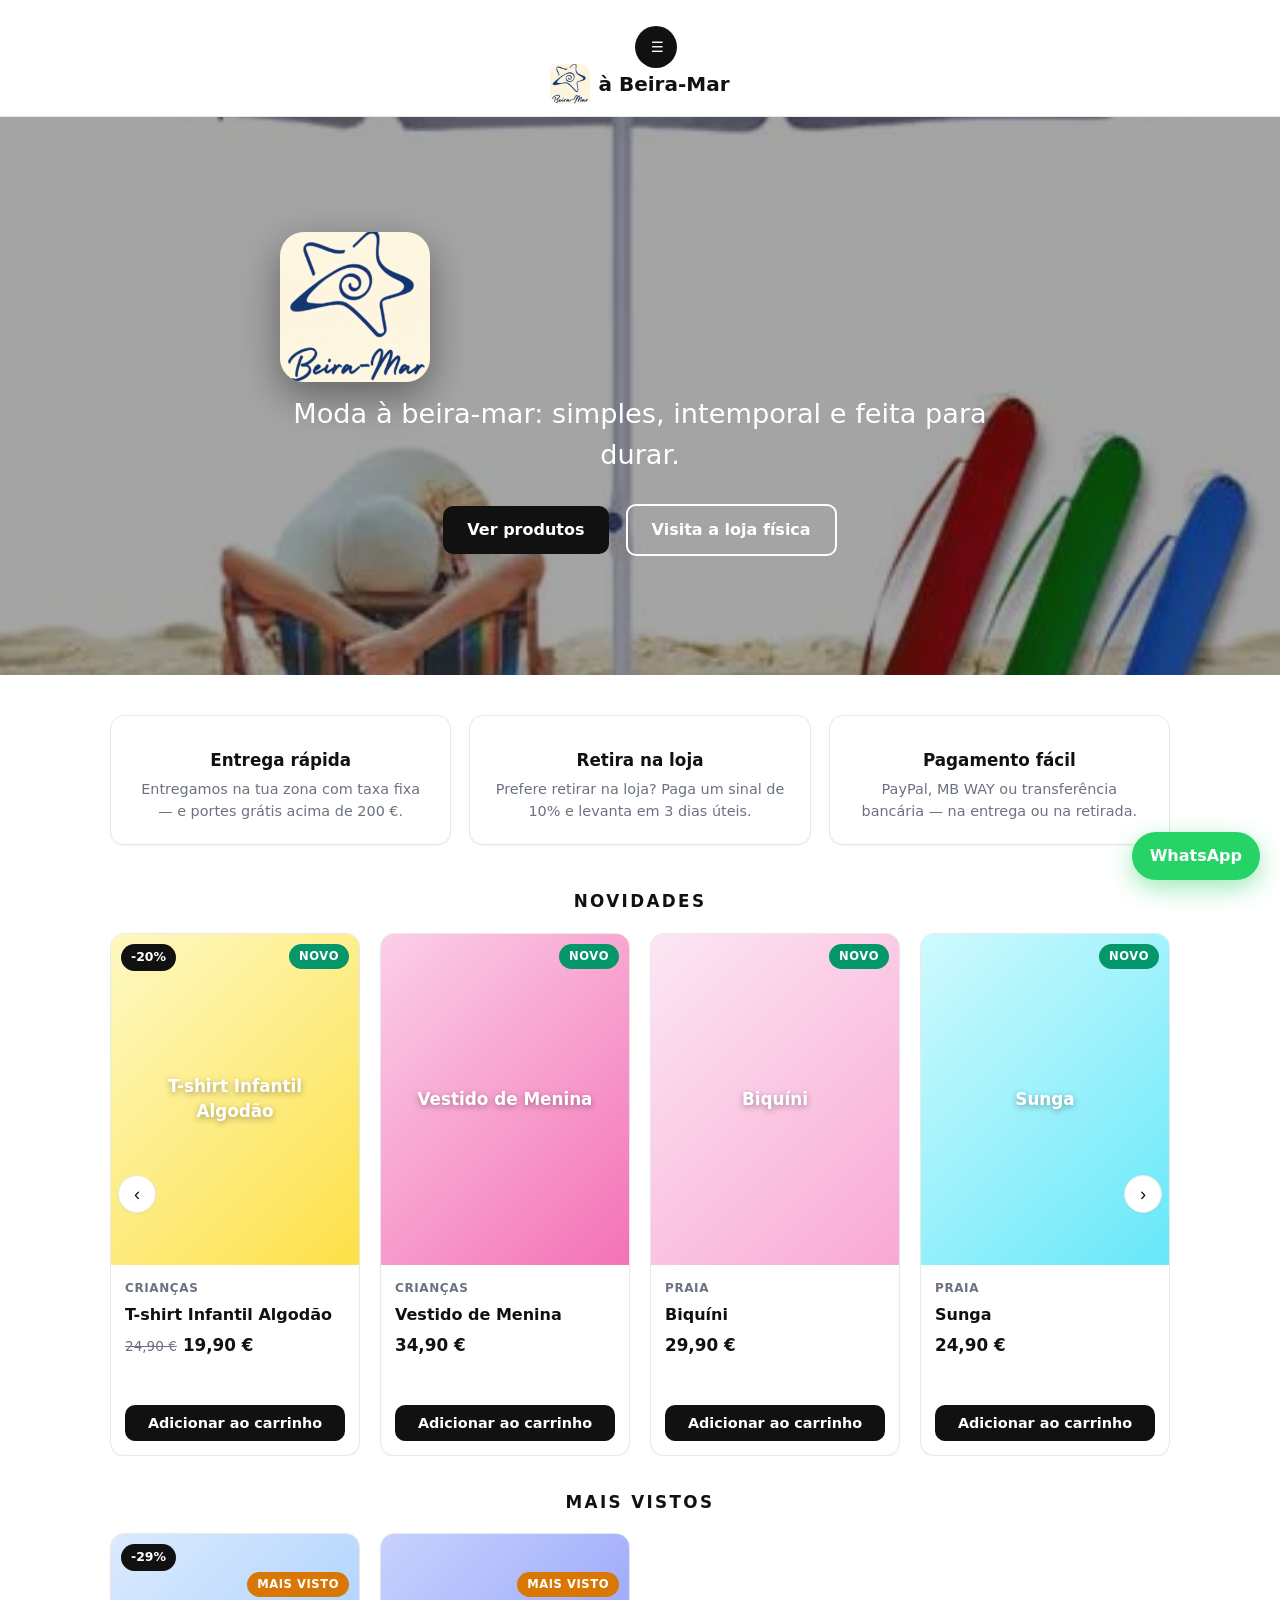
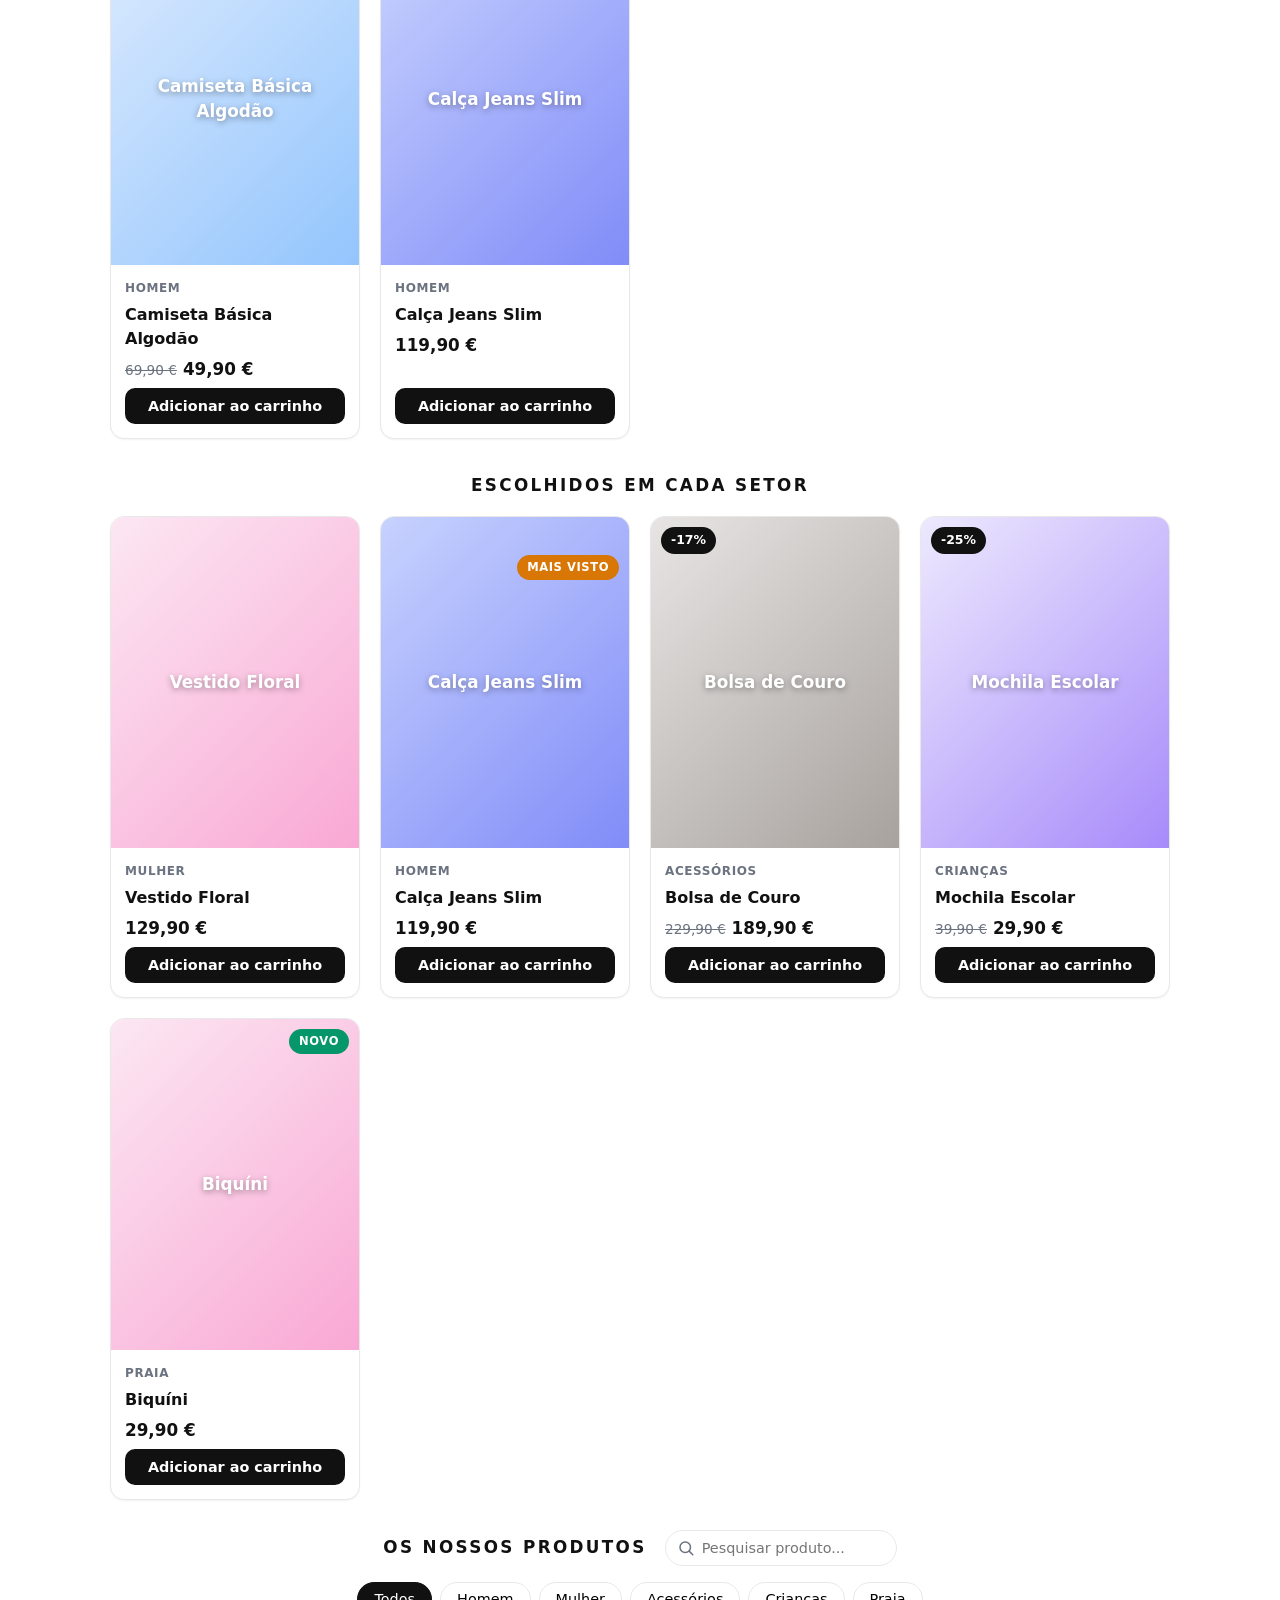
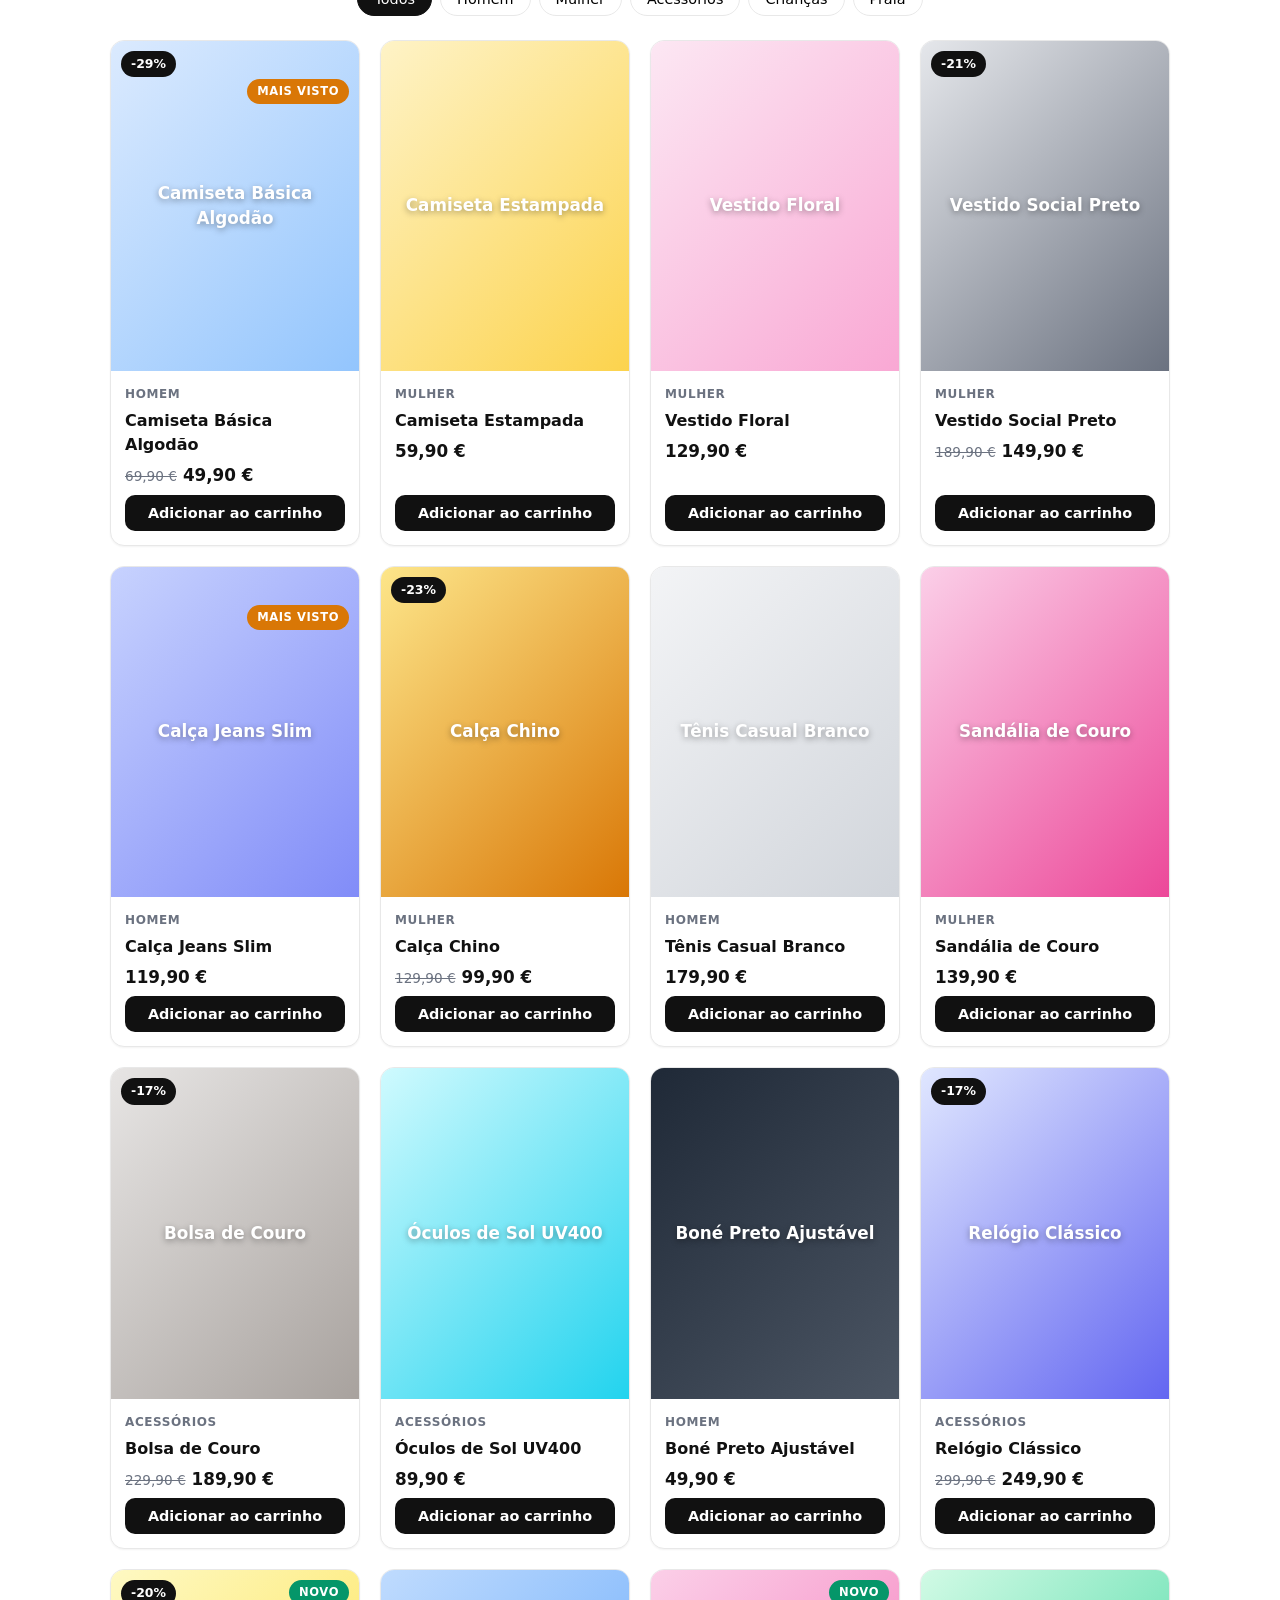
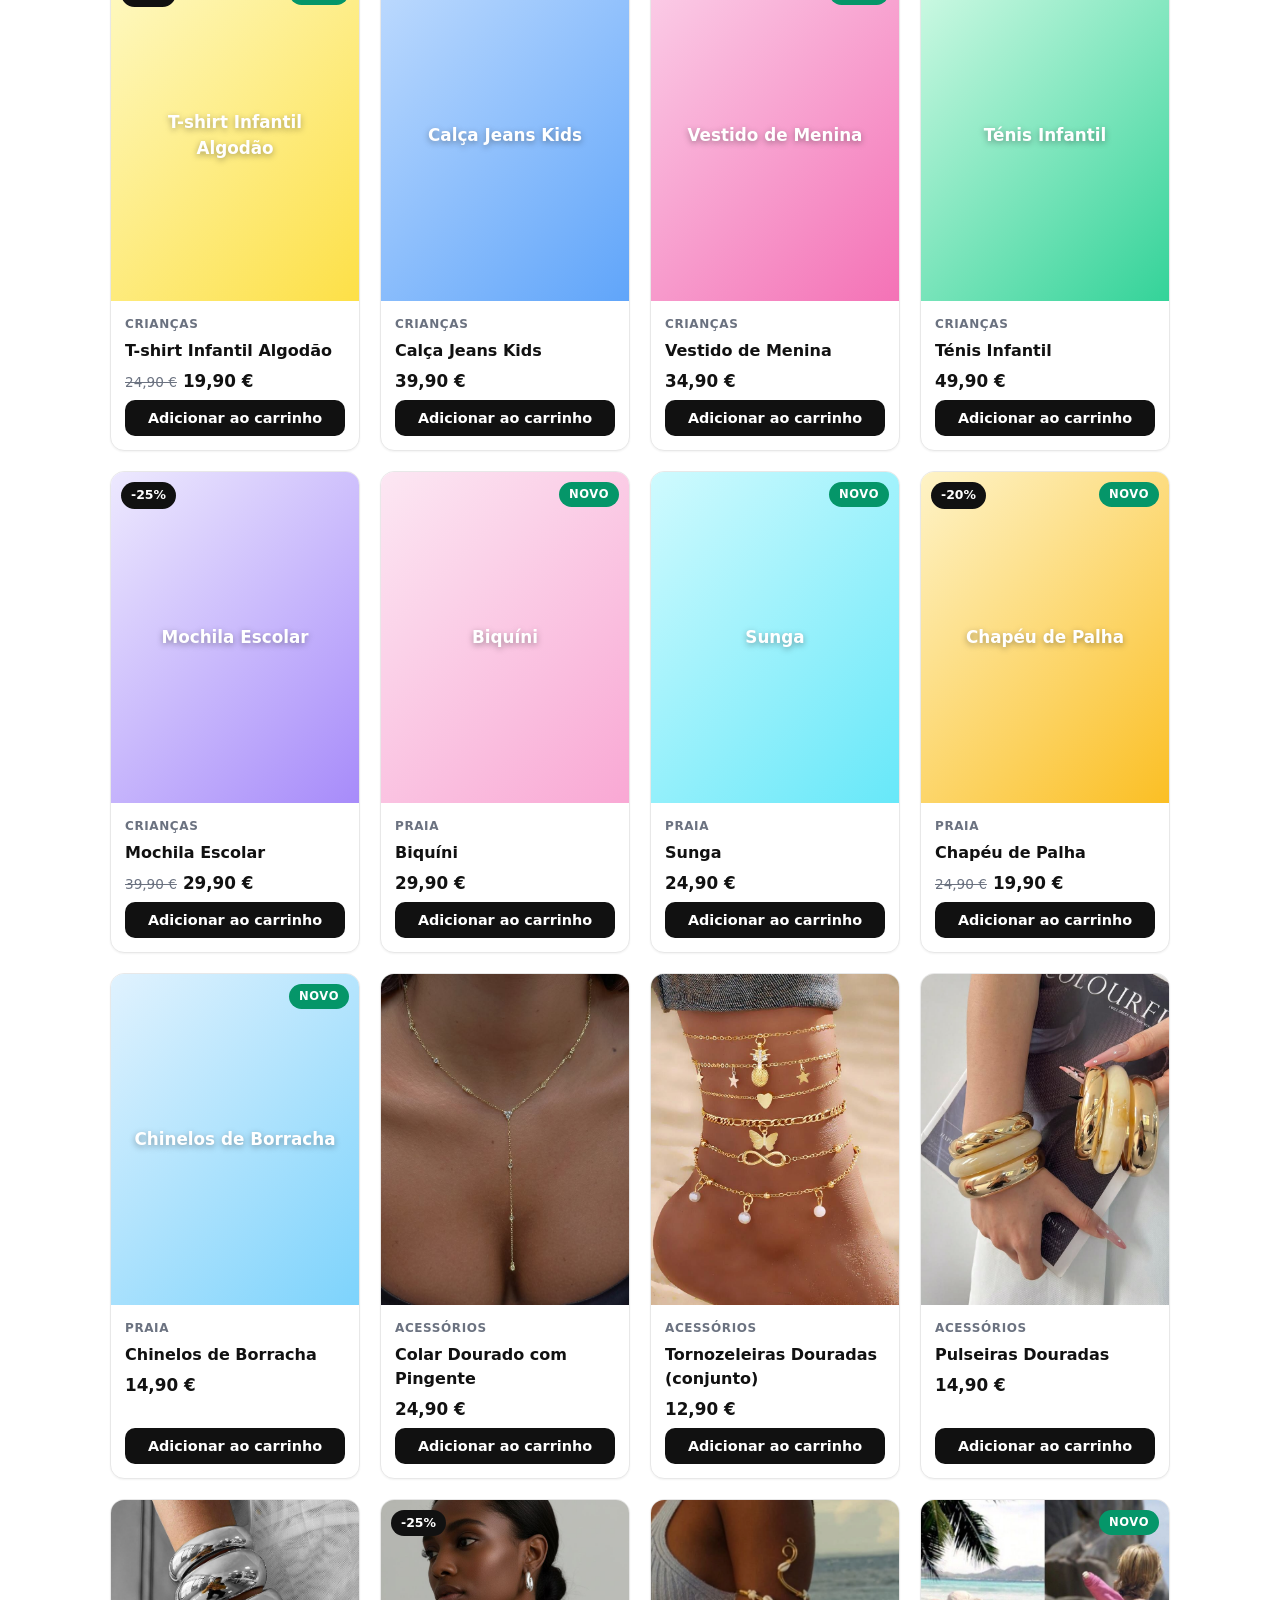
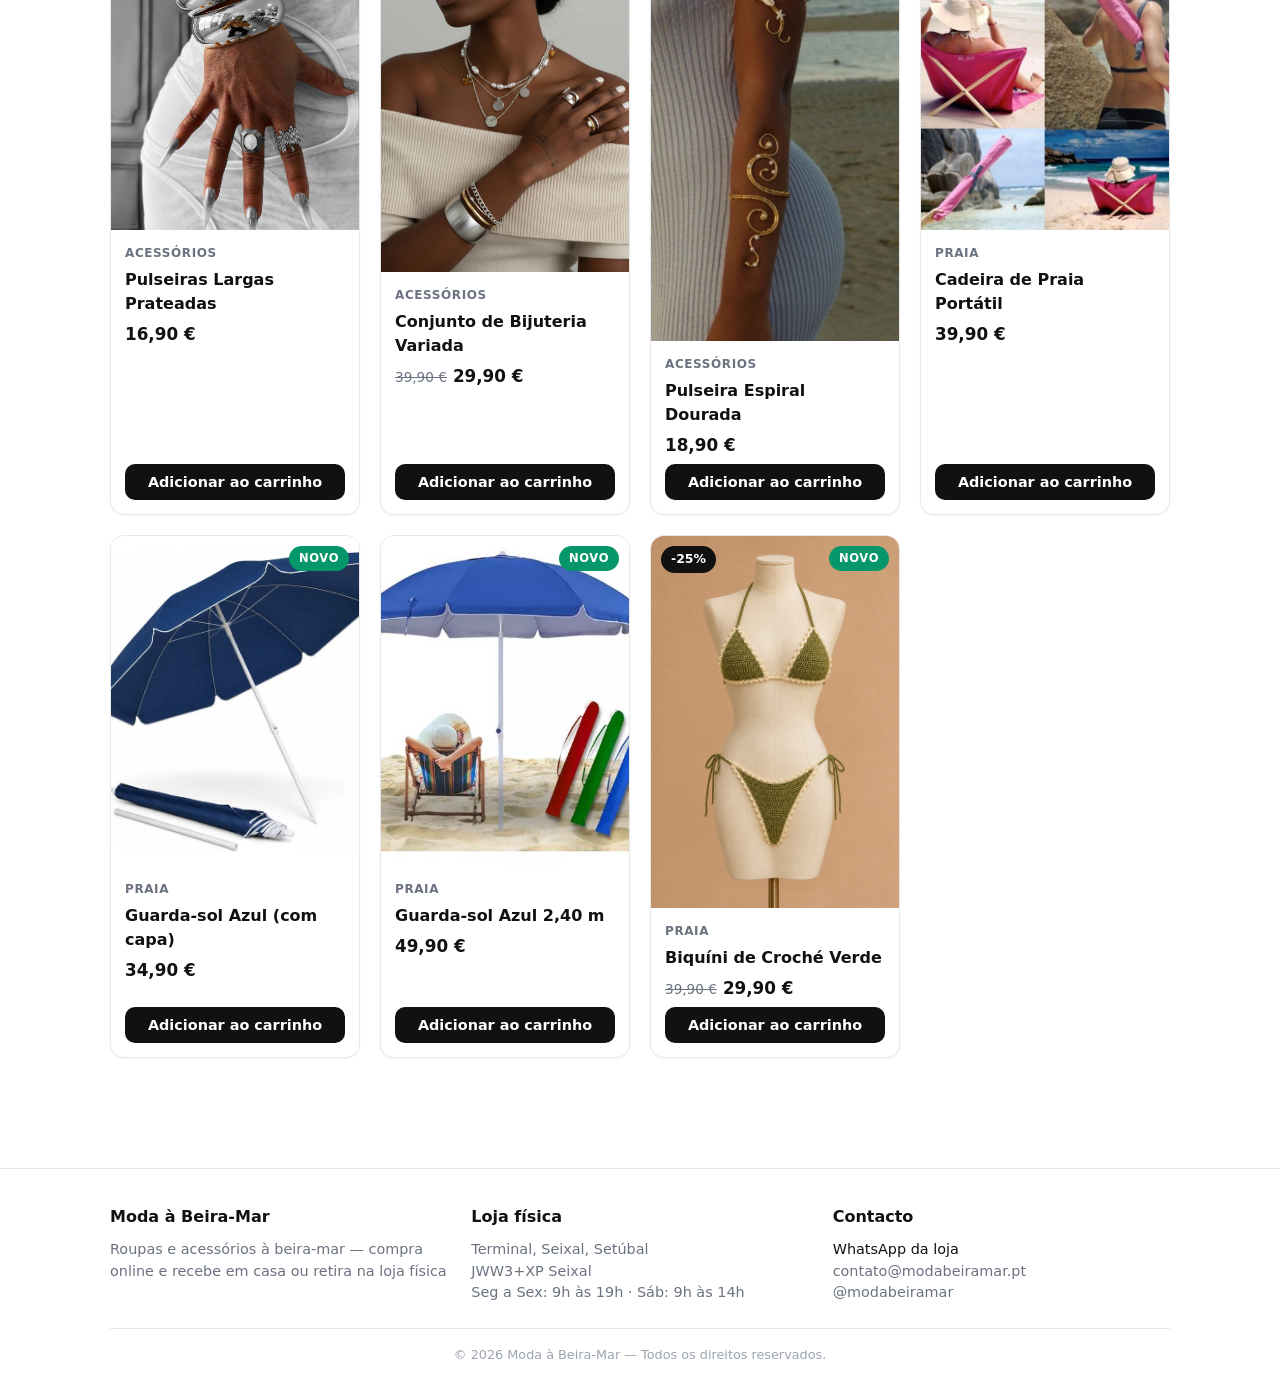
==== commit 68bdb9ad: "HTML do catálogo: título 'Os nossos produtos' ao lado da caixa de pesquisa com lupa" ====
--- a/index.html
+++ b/index.html
@@ -59,9 +59,14 @@
     </section>
 
     <section id="catalogo" class="container">
-      <h2>Os nossos produtos</h2>
+      <div class="catalogo-topo">
+        <h2>Os nossos produtos</h2>
+        <div class="busca-lupa">
+          <svg class="lupa" viewBox="0 0 24 24" width="18" height="18" fill="none" stroke="currentColor" stroke-width="2" stroke-linecap="round" aria-hidden="true"><circle cx="11" cy="11" r="7"/><line x1="21" y1="21" x2="16.5" y2="16.5"/></svg>
+          <input type="search" id="busca" placeholder="Pesquisar produto...">
+        </div>
+      </div>
       <div class="filtros">
-        <input type="search" id="busca" placeholder="Pesquisar produto...">
         <div id="botoes-categorias"></div>
       </div>
       <div id="lista-produtos" class="grade"></div>
--- a/css/style.css
+++ b/css/style.css
@@ -41,13 +41,10 @@
 .menu-topo { position: absolute; left: 16px; top: 14px; }
 .btn-menu { width: 42px; height: 42px; padding: 0; font-size: 1.25rem; border-radius: 12px; }
 .opcoes-div { border-top: 1px solid var(--borda); margin: 6px 4px; }
-.busca-topo input { width: min(440px, 92%); padding: 10px 18px; border-radius: 999px; border: 1px solid var(--borda); background: #fff; font-size: .95rem; font-family: inherit; }
-.busca-topo input:focus { outline: 2px solid var(--destaque); border-color: transparent; }
 .logo { font-weight: 800; font-size: 1.25rem; text-decoration: none; color: var(--primaria); display: flex; align-items: center; gap: 8px; white-space: nowrap; }
 .logo-img { height: 40px; width: 40px; object-fit: cover; border-radius: 10px; }
 .logo-texto { display: flex; flex-direction: column; align-items: flex-start; line-height: 1.15; }
 .logo-nome { font-weight: 800; font-size: 1.15rem; }
-.logo-slogan { font-size: .68rem; font-weight: 500; color: var(--cinza); margin-top: 3px; }
 .hero-logo { width: 150px; height: 150px; object-fit: cover; border-radius: 24px; box-shadow: 0 14px 40px rgba(0,0,0,.4); margin-bottom: 8px; }
 .hero-logo-nome { font-weight: 800; font-size: 1.3rem; letter-spacing: .05em; color: #fff; margin-bottom: 12px; }
 .nav { align-self: flex-start; display: flex; gap: 18px; align-items: center; flex-wrap: wrap; }
@@ -89,9 +86,12 @@
 .beneficio p { color: var(--cinza); font-size: .9rem; }
 
 #catalogo { padding-top: 30px; padding-bottom: 70px; scroll-margin-top: 90px; }
-#catalogo h2 { font-size: 1.05rem; margin-bottom: 18px; text-transform: uppercase; letter-spacing: .14em; font-weight: 600; }
-.filtros { display: flex; flex-wrap: wrap; gap: 10px; align-items: center; margin-bottom: 24px; }
-#busca { padding: 10px 14px; border: 1px solid var(--borda); border-radius: 10px; font-size: .95rem; min-width: 230px; font-family: inherit; }
+#catalogo h2 { font-size: 1.05rem; margin-bottom: 0; text-transform: uppercase; letter-spacing: .14em; font-weight: 600; text-align: center; }
+.filtros { display: flex; flex-wrap: wrap; gap: 10px; align-items: center; justify-content: center; margin-bottom: 24px; }
+.catalogo-topo { display: flex; align-items: center; justify-content: center; gap: 18px; flex-wrap: wrap; margin-bottom: 16px; }
+.busca-lupa { position: relative; display: flex; align-items: center; }
+.busca-lupa .lupa { position: absolute; left: 12px; color: var(--cinza); pointer-events: none; }
+#busca { padding: 9px 14px 9px 36px; border: 1px solid var(--borda); border-radius: 999px; font-size: .9rem; min-width: 230px; font-family: inherit; background: #fff; }
 #botoes-categorias { display: flex; flex-wrap: wrap; gap: 8px; }
 .filtro { padding: 8px 16px; border-radius: 999px; border: 1px solid var(--borda); background: var(--branco); cursor: pointer; font-size: .9rem; font-weight: 500; font-family: inherit; }
 .filtro.ativo { background: var(--primaria); color: #fff; border-color: var(--primaria); }
@@ -109,7 +109,7 @@
 .tag-novo { position: absolute; top: 10px; right: 10px; background: #059669; color: #fff; font-size: .72rem; font-weight: 800; letter-spacing: .05em; padding: 4px 10px; border-radius: 999px; }
 .tag-mais-vendido { position: absolute; top: 38px; right: 10px; background: #d97706; color: #fff; font-size: .72rem; font-weight: 800; letter-spacing: .05em; padding: 4px 10px; border-radius: 999px; }
 .secao-home { padding-top: 34px; }
-.secao-home h2 { font-size: 1.05rem; margin-bottom: 18px; text-transform: uppercase; letter-spacing: .14em; font-weight: 600; }
+.secao-home h2 { font-size: 1.05rem; margin-bottom: 18px; text-transform: uppercase; letter-spacing: .14em; font-weight: 600; text-align: center; }
 .carrossel { position: relative; overflow: hidden; }
 .carrossel-faixa { display: flex; gap: 20px; transition: transform .6s ease; will-change: transform; }
 .carrossel-faixa .card { flex: 0 0 calc((100% - 60px) / 4); }
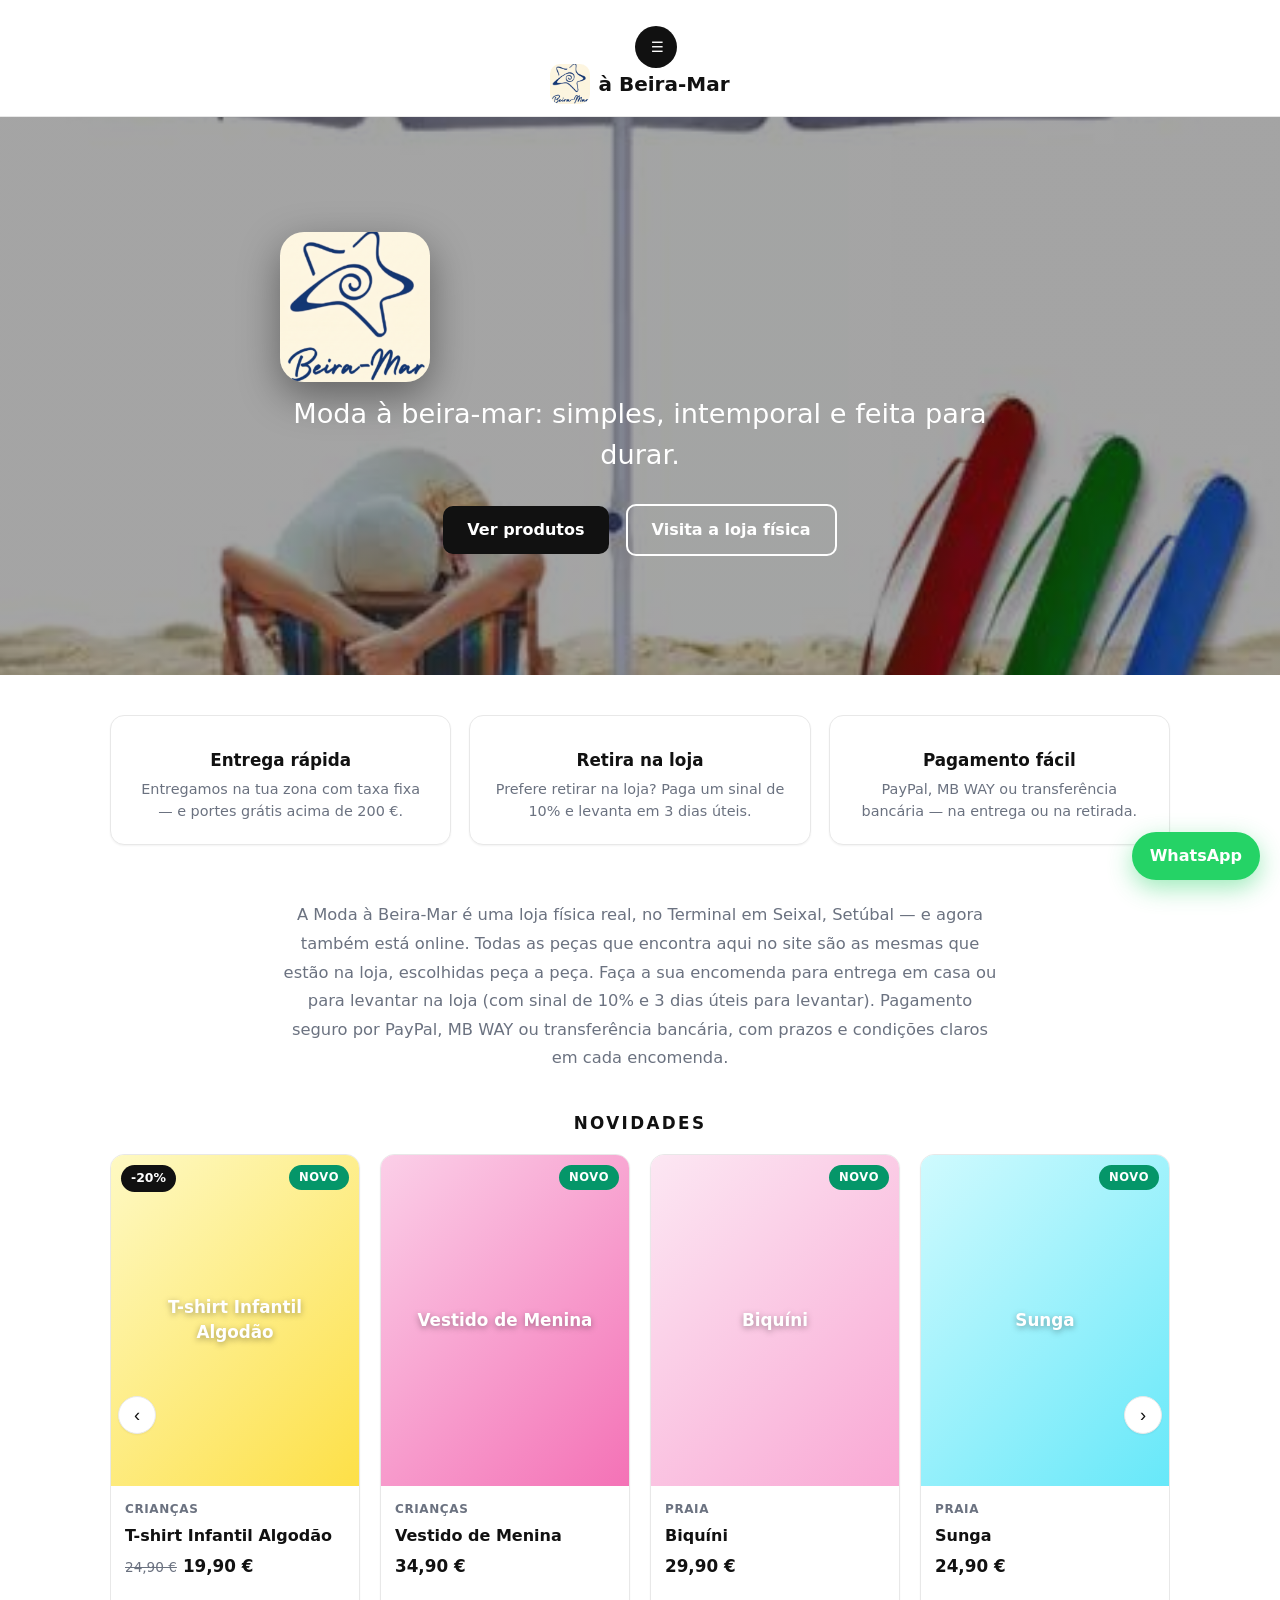
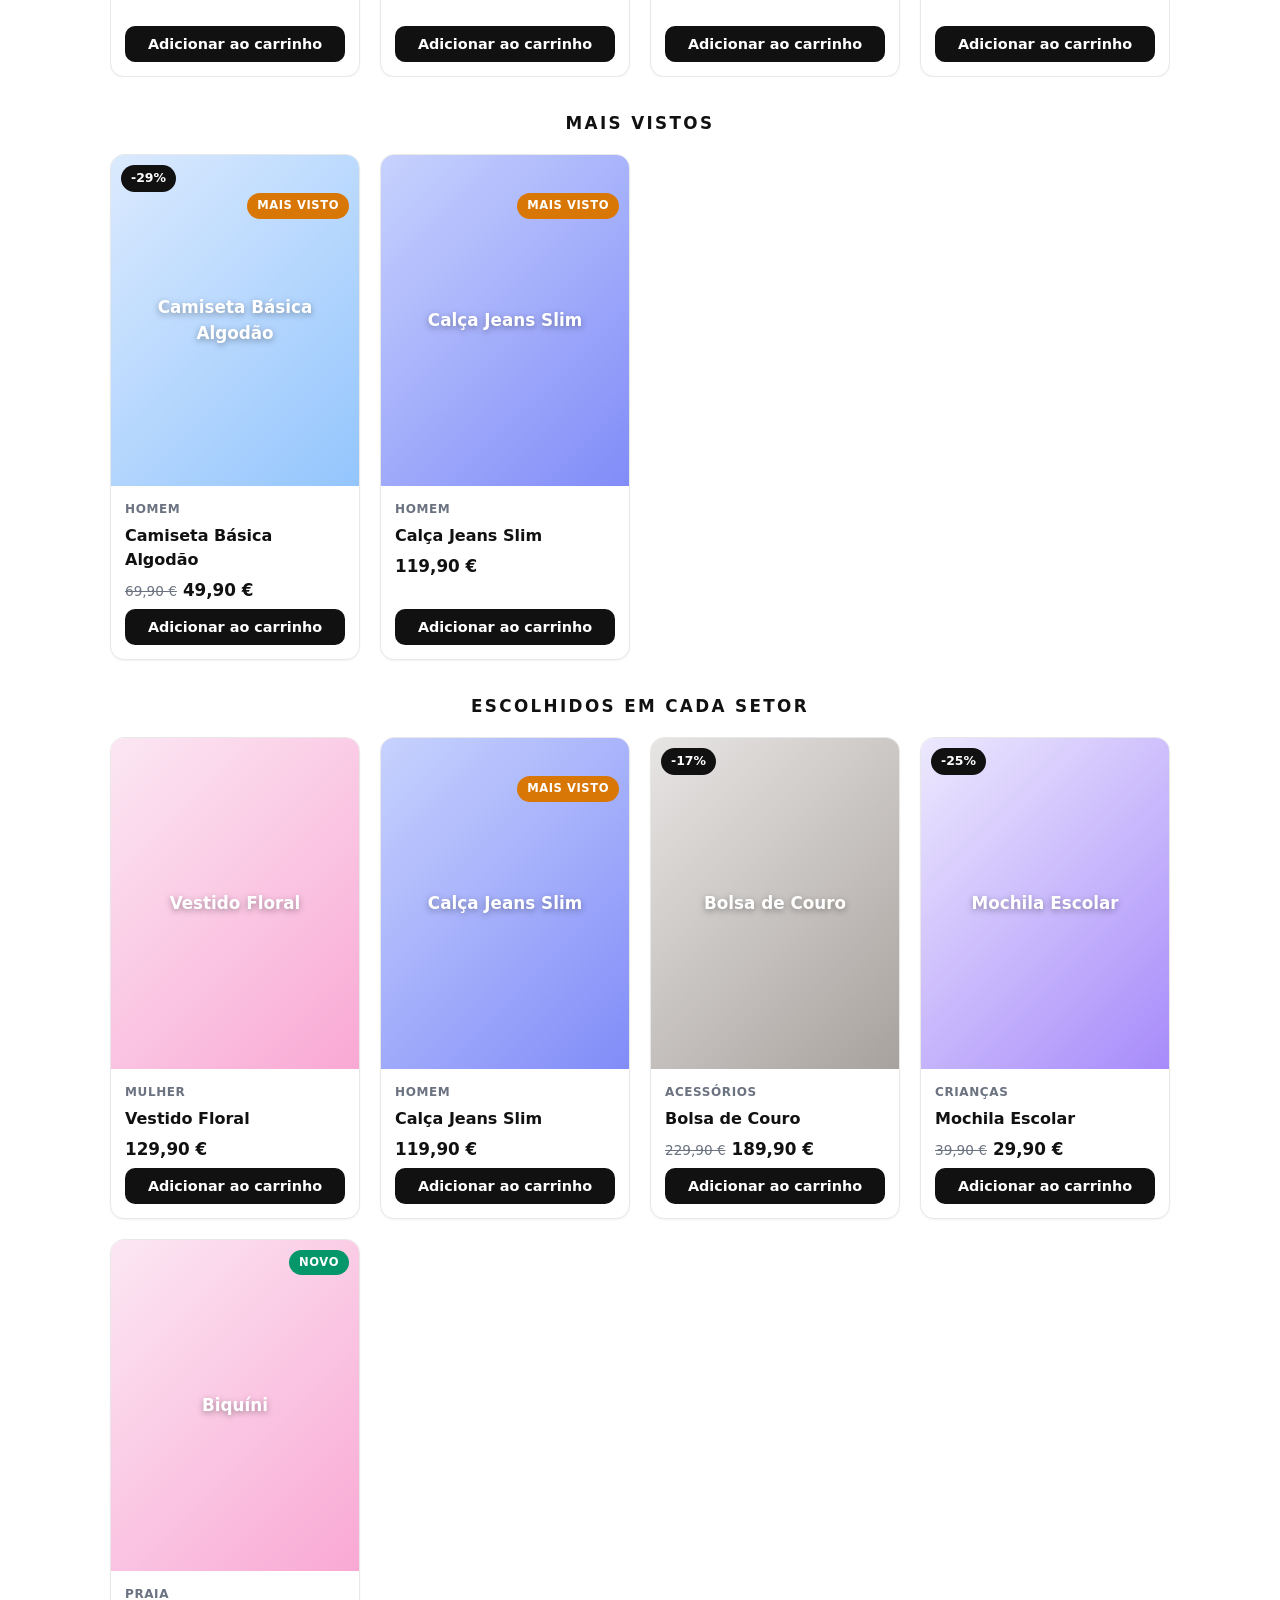
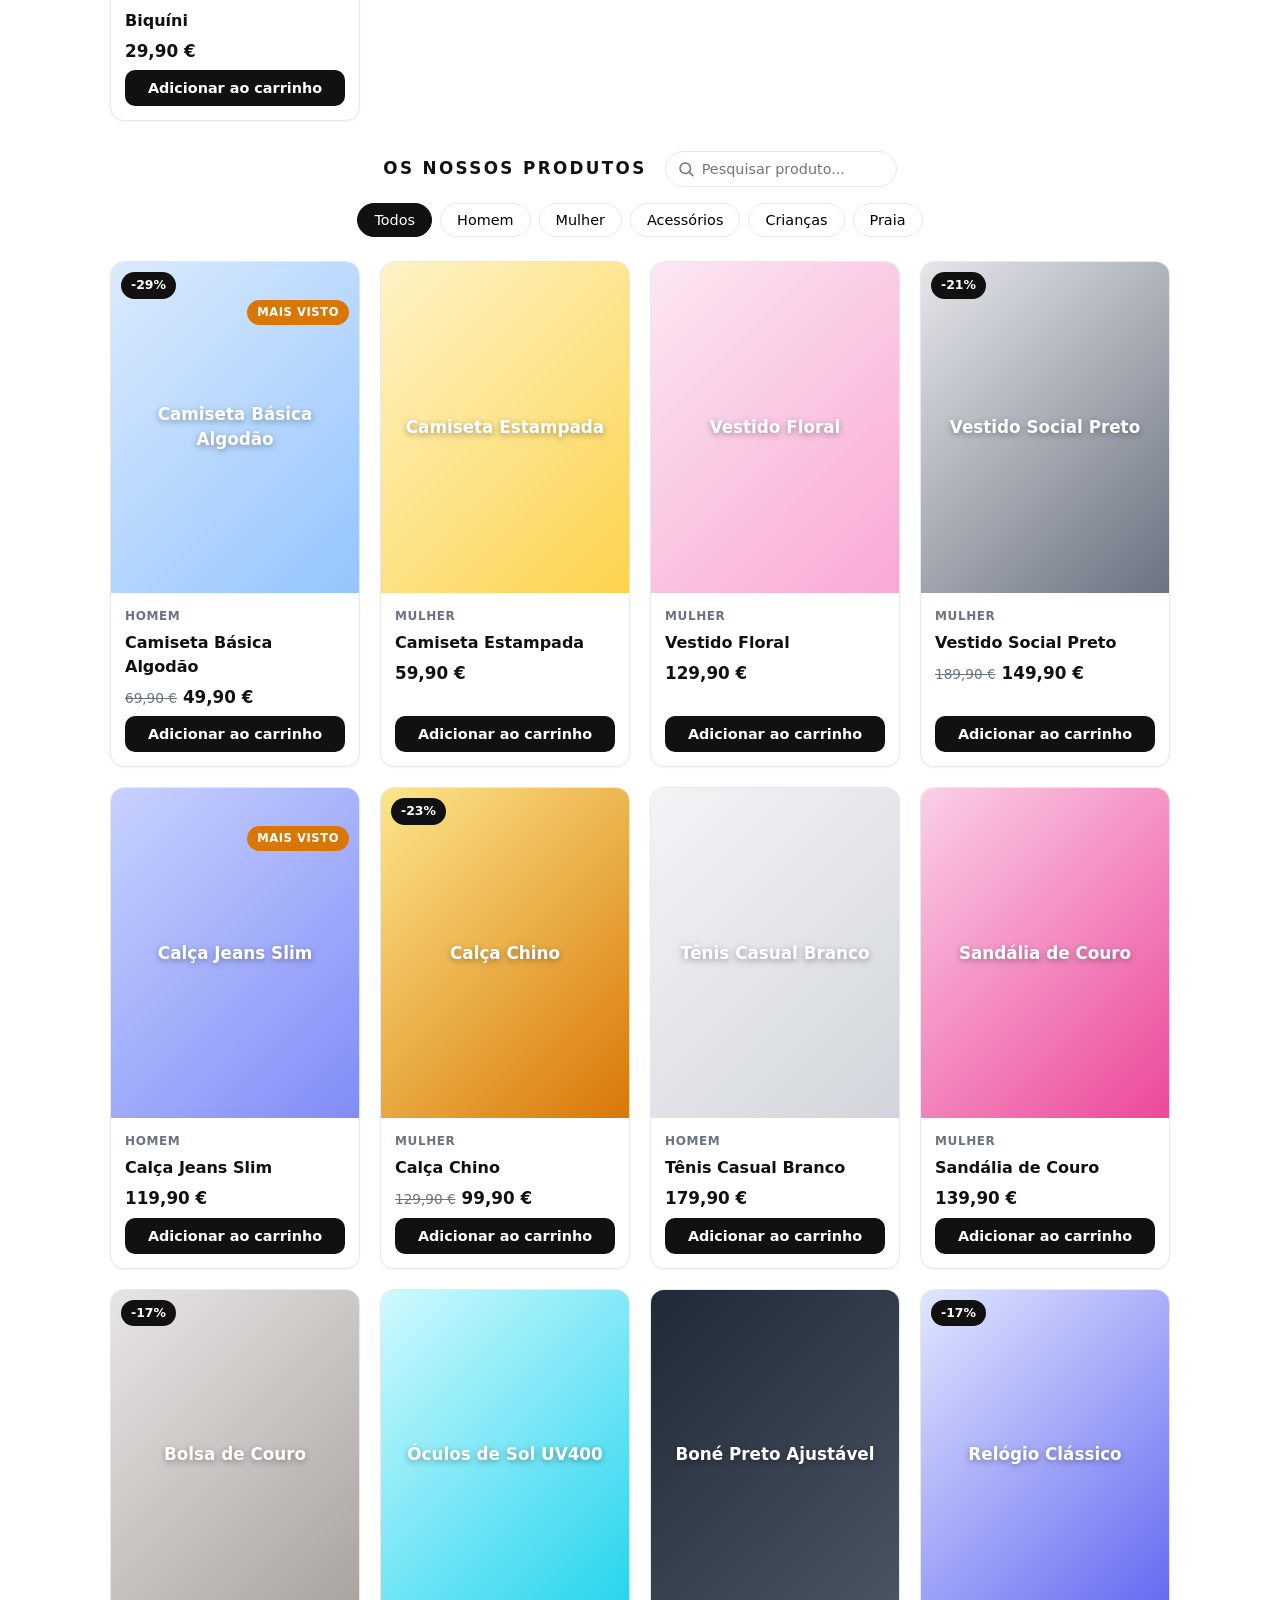
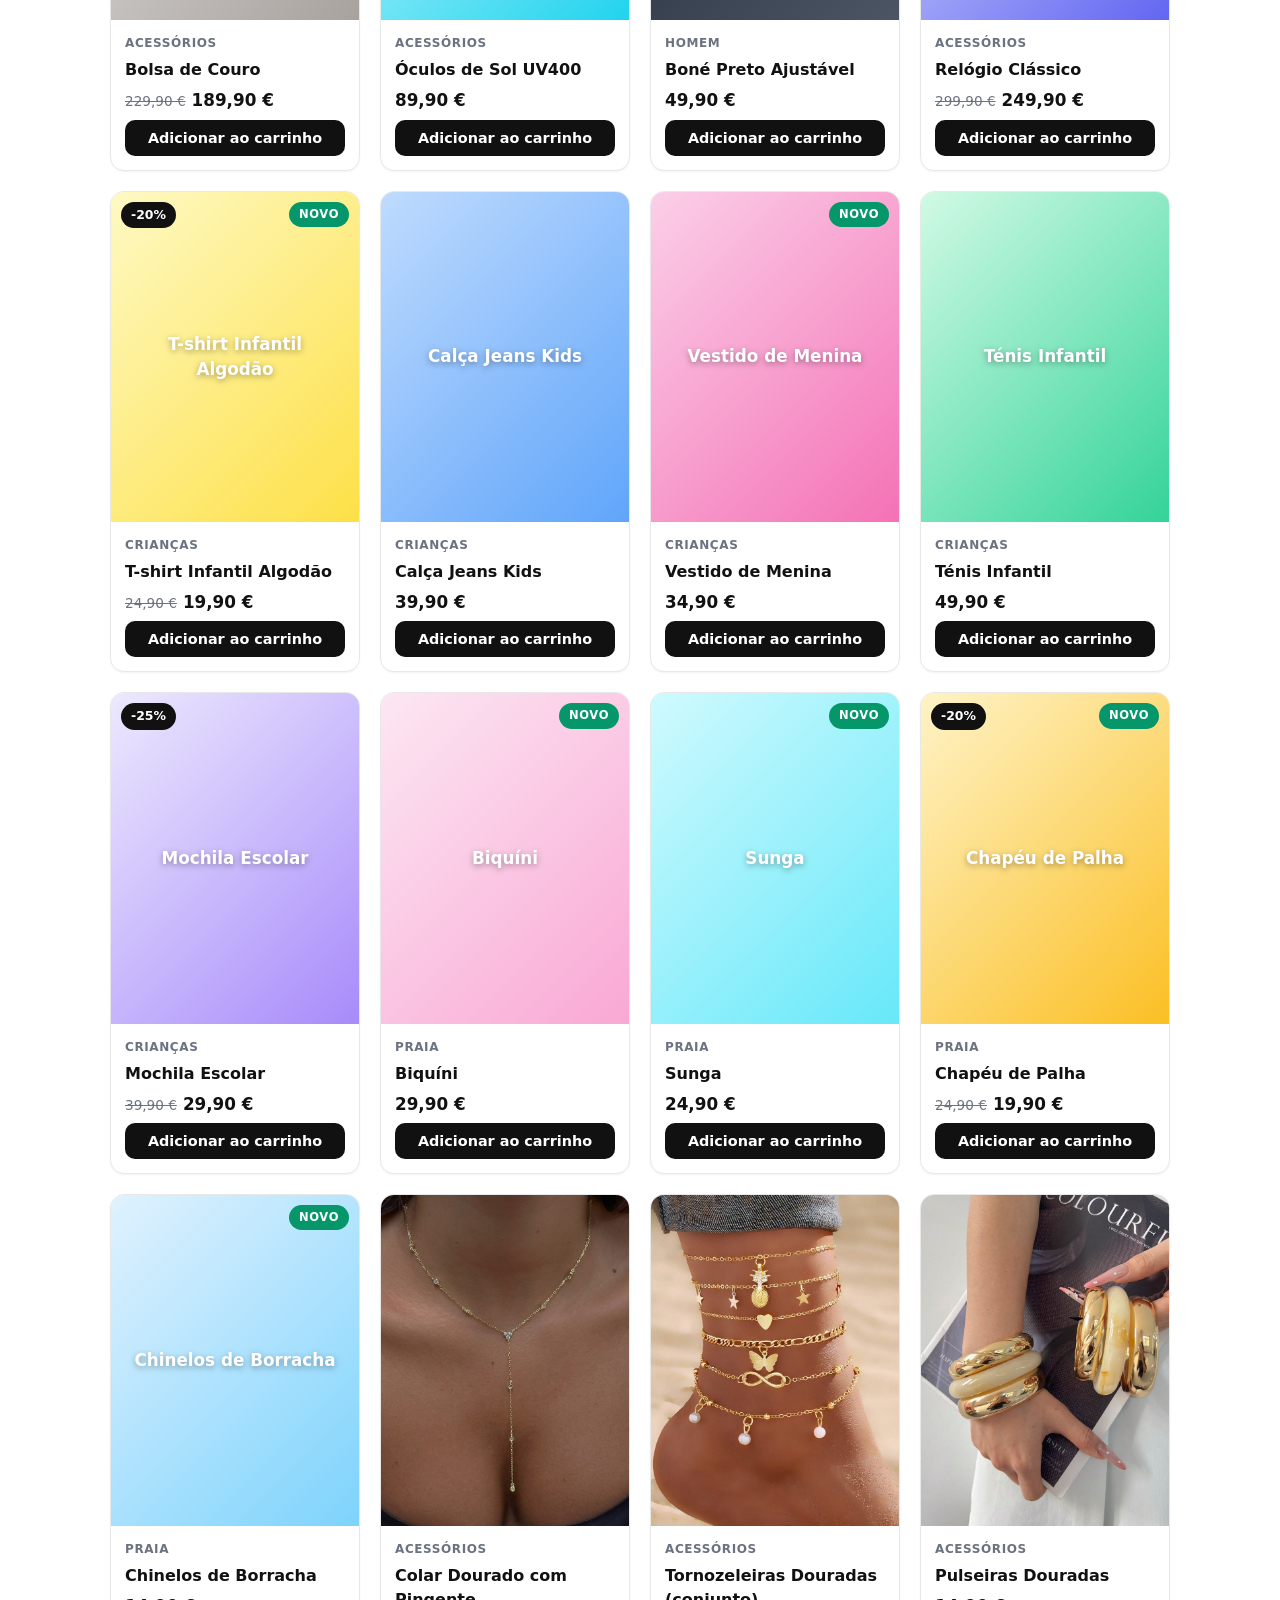
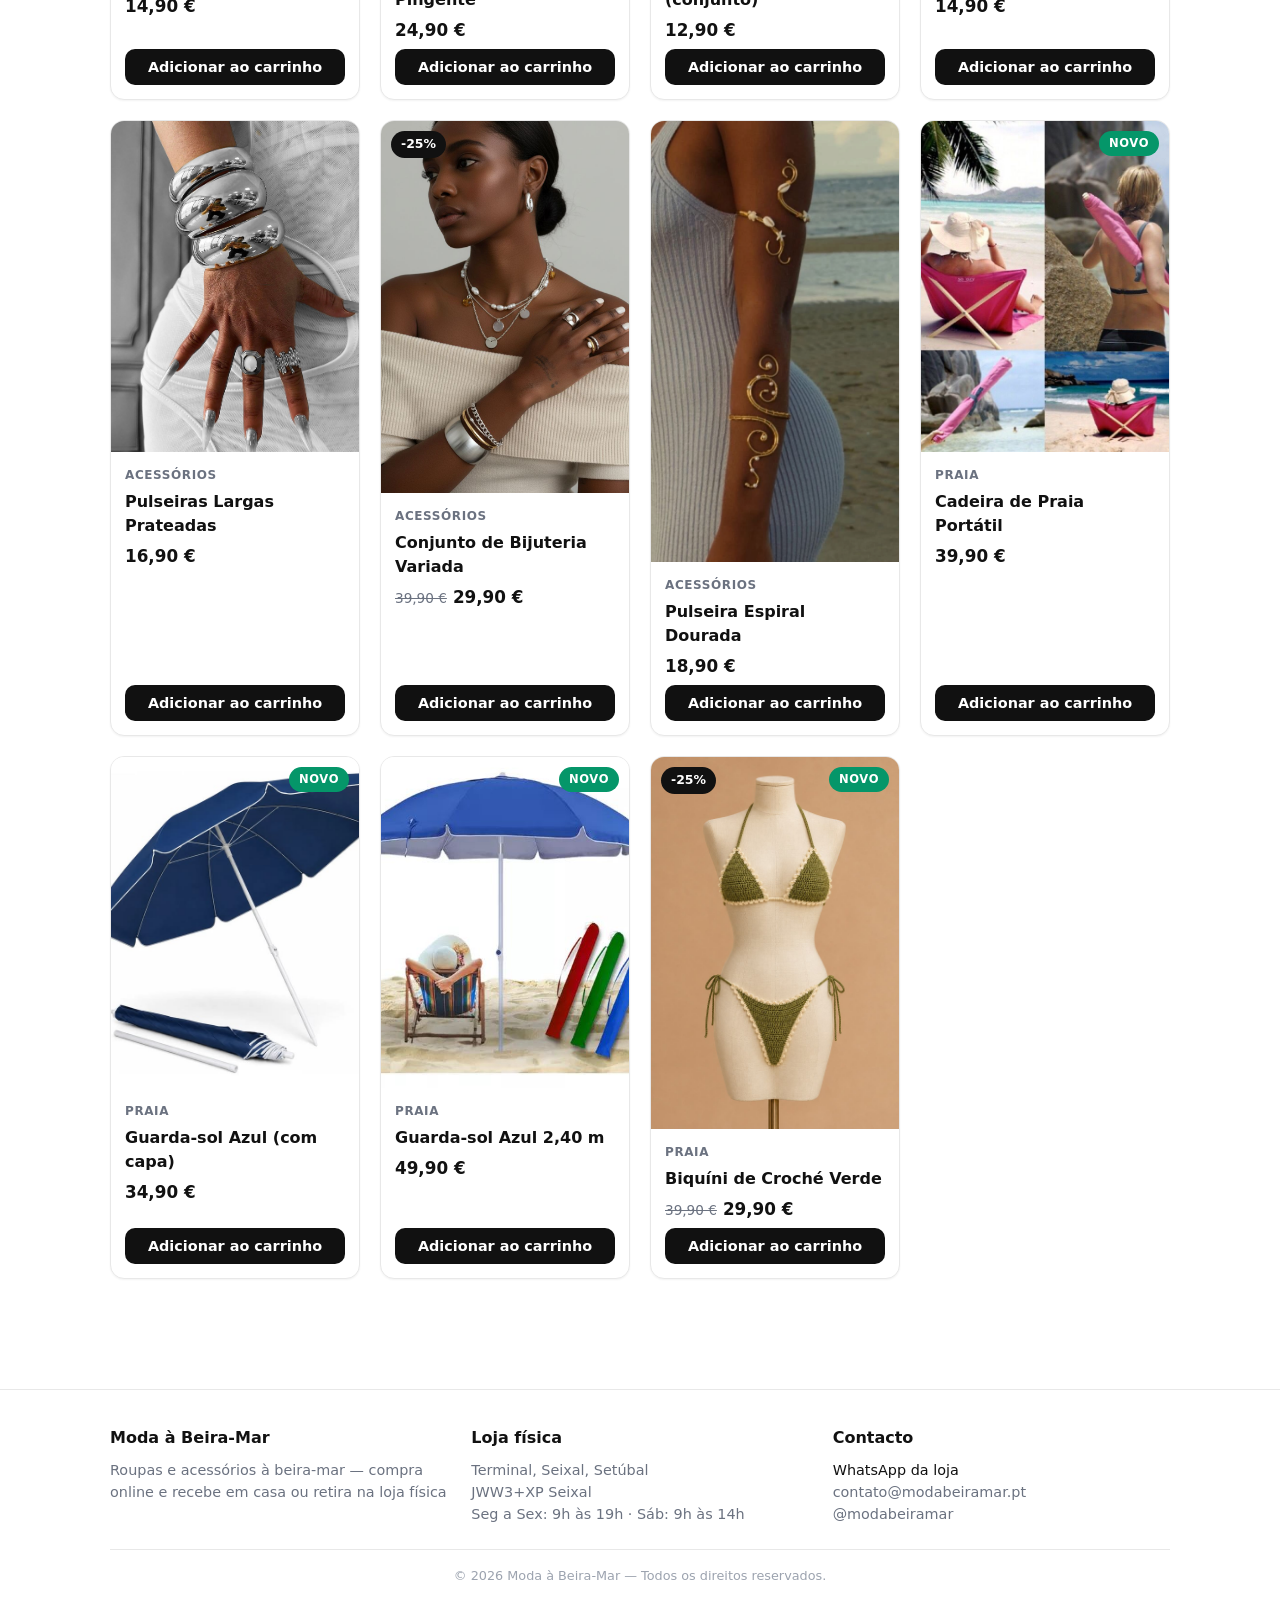
==== commit 8697c75b: "Secção de introdução profissional entre o herói e os produtos (texto em CONFIG.introducao: loja físi" ====
--- a/index.html
+++ b/index.html
@@ -37,6 +37,10 @@
         <h3>Pagamento fácil</h3>
         <p id="texto-pagamento-home"></p>
       </div>
+    </section>
+
+    <section class="container introducao">
+      <p class="intro-texto" id="intro-texto"></p>
     </section>
 
     <section class="container secao-home" id="novidades">
--- a/css/style.css
+++ b/css/style.css
@@ -108,6 +108,8 @@
 .tag-desconto { position: absolute; top: 10px; left: 10px; background: var(--destaque); color: #fff; font-size: .78rem; font-weight: 700; padding: 4px 10px; border-radius: 999px; }
 .tag-novo { position: absolute; top: 10px; right: 10px; background: #059669; color: #fff; font-size: .72rem; font-weight: 800; letter-spacing: .05em; padding: 4px 10px; border-radius: 999px; }
 .tag-mais-vendido { position: absolute; top: 38px; right: 10px; background: #d97706; color: #fff; font-size: .72rem; font-weight: 800; letter-spacing: .05em; padding: 4px 10px; border-radius: 999px; }
+.introducao { padding: 46px 20px 4px; text-align: center; }
+.intro-texto { max-width: 720px; margin: 0 auto; color: var(--cinza); font-size: 1.02rem; line-height: 1.75; }
 .secao-home { padding-top: 34px; }
 .secao-home h2 { font-size: 1.05rem; margin-bottom: 18px; text-transform: uppercase; letter-spacing: .14em; font-weight: 600; text-align: center; }
 .carrossel { position: relative; overflow: hidden; }
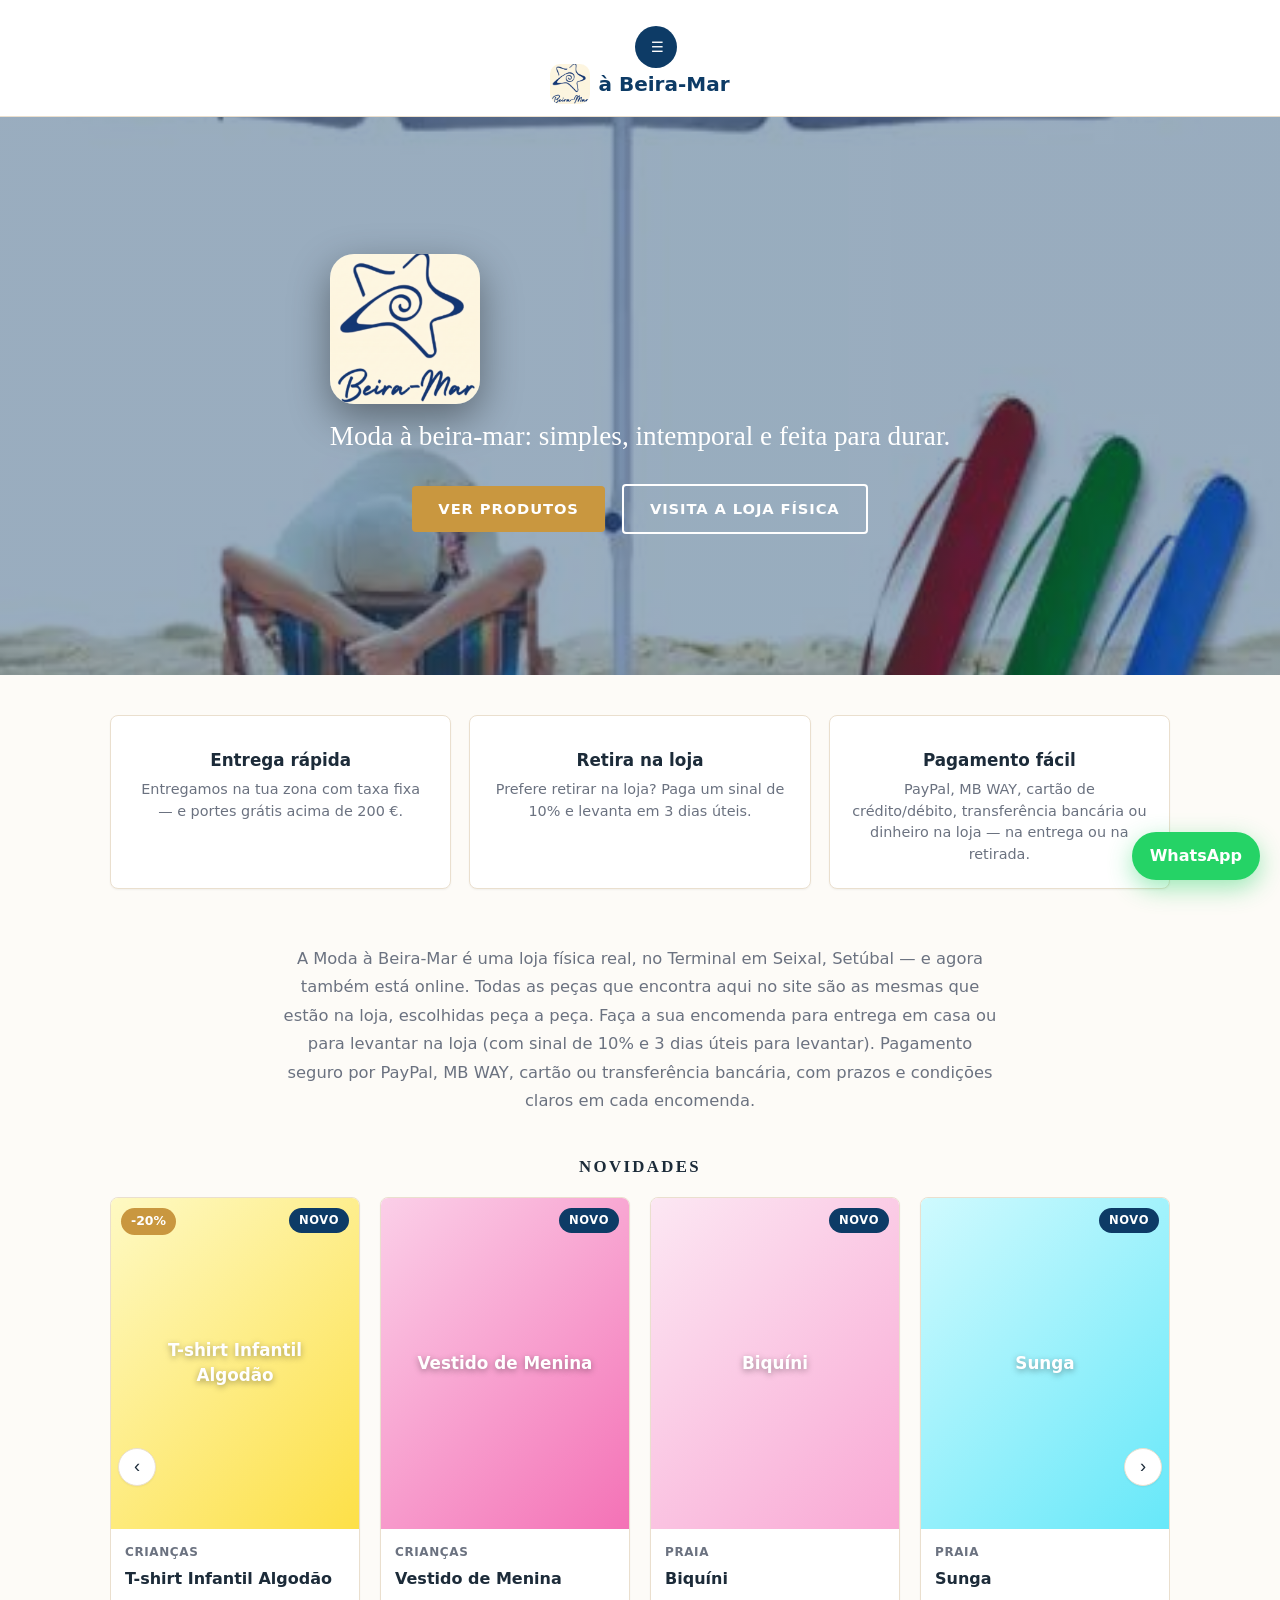
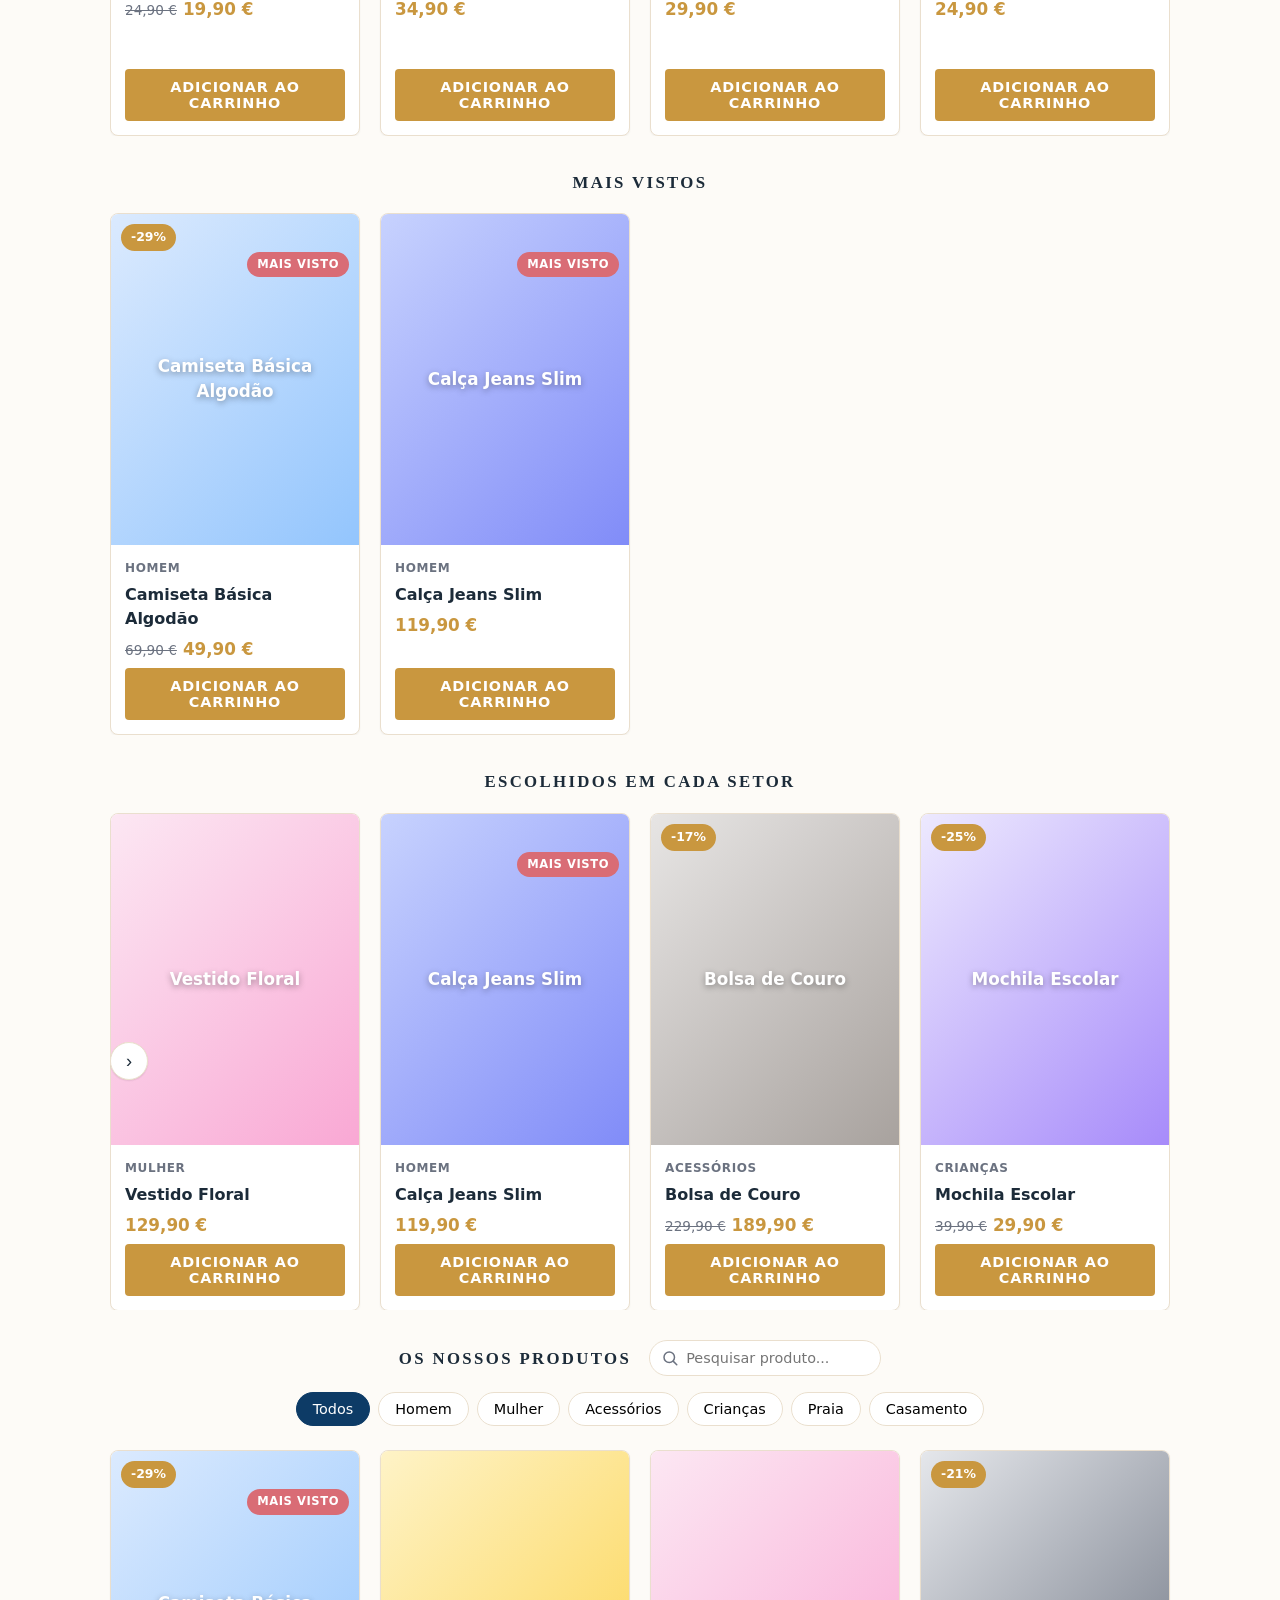
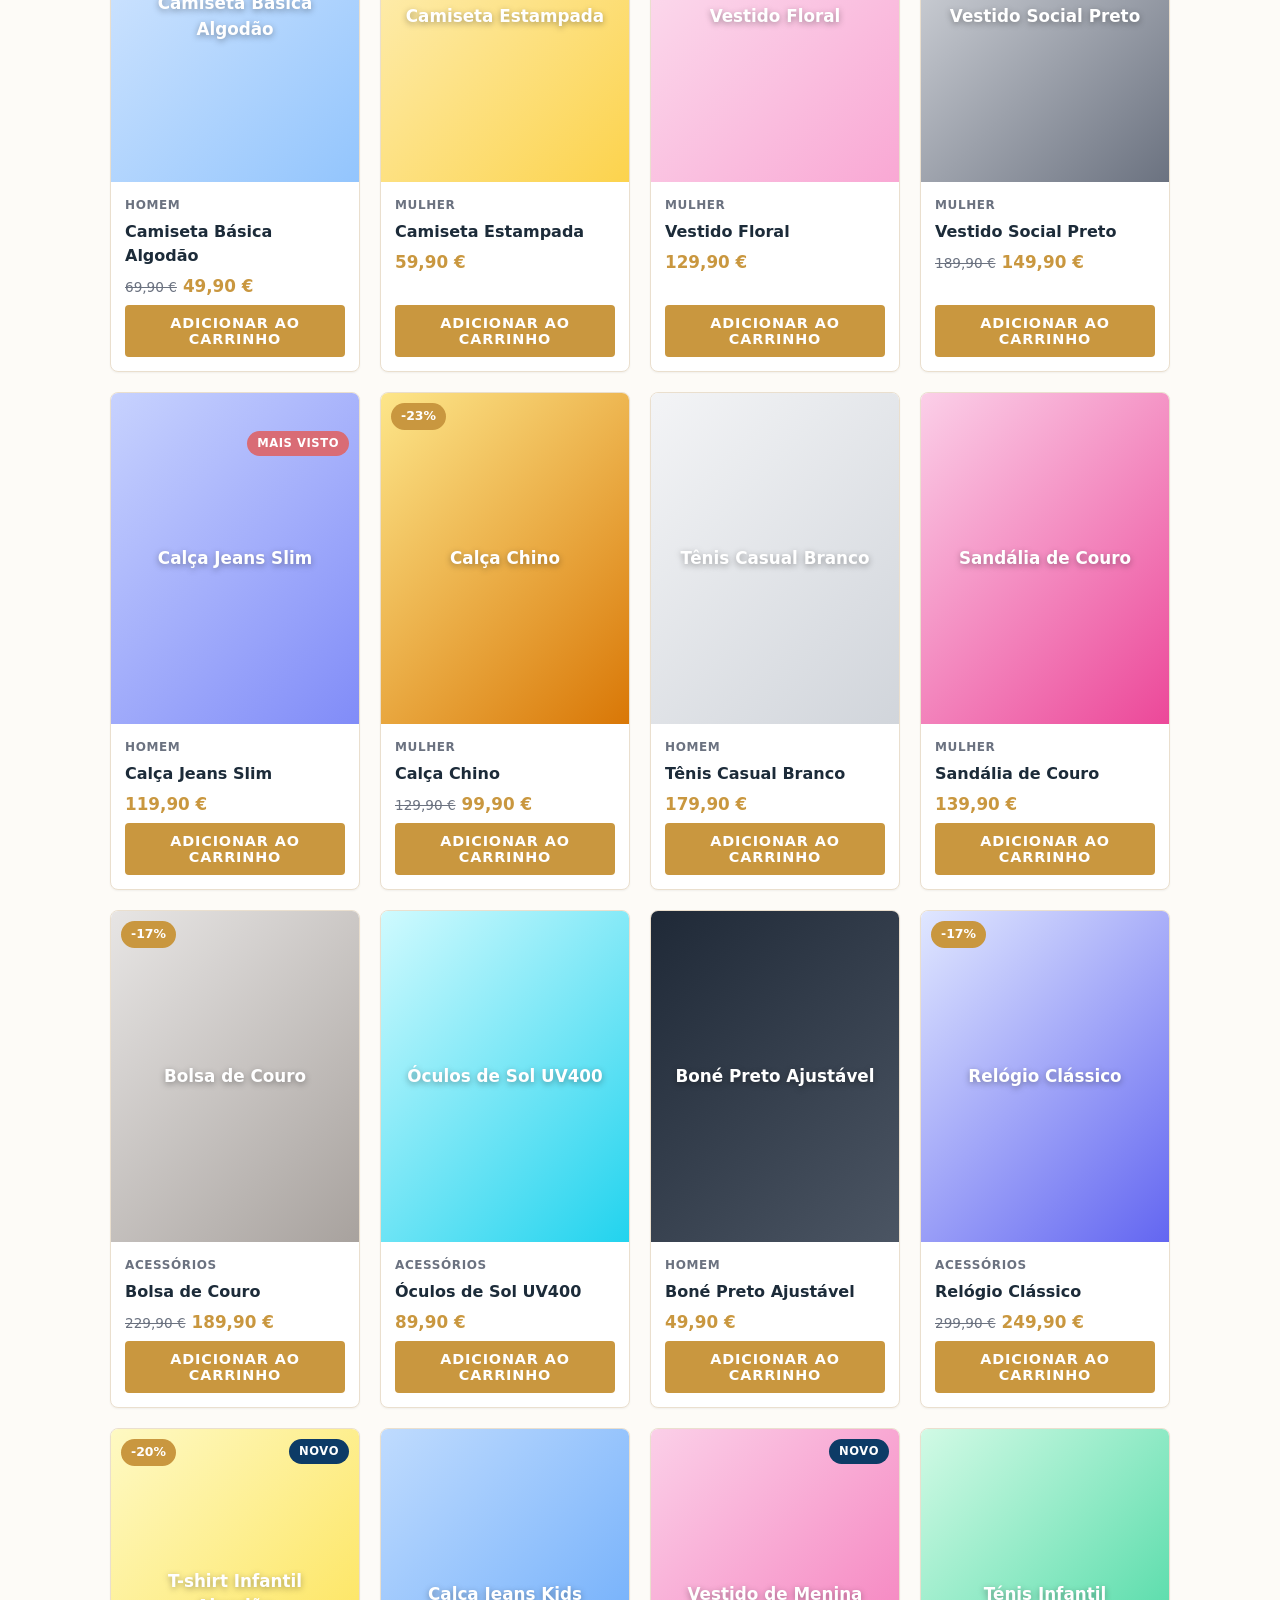
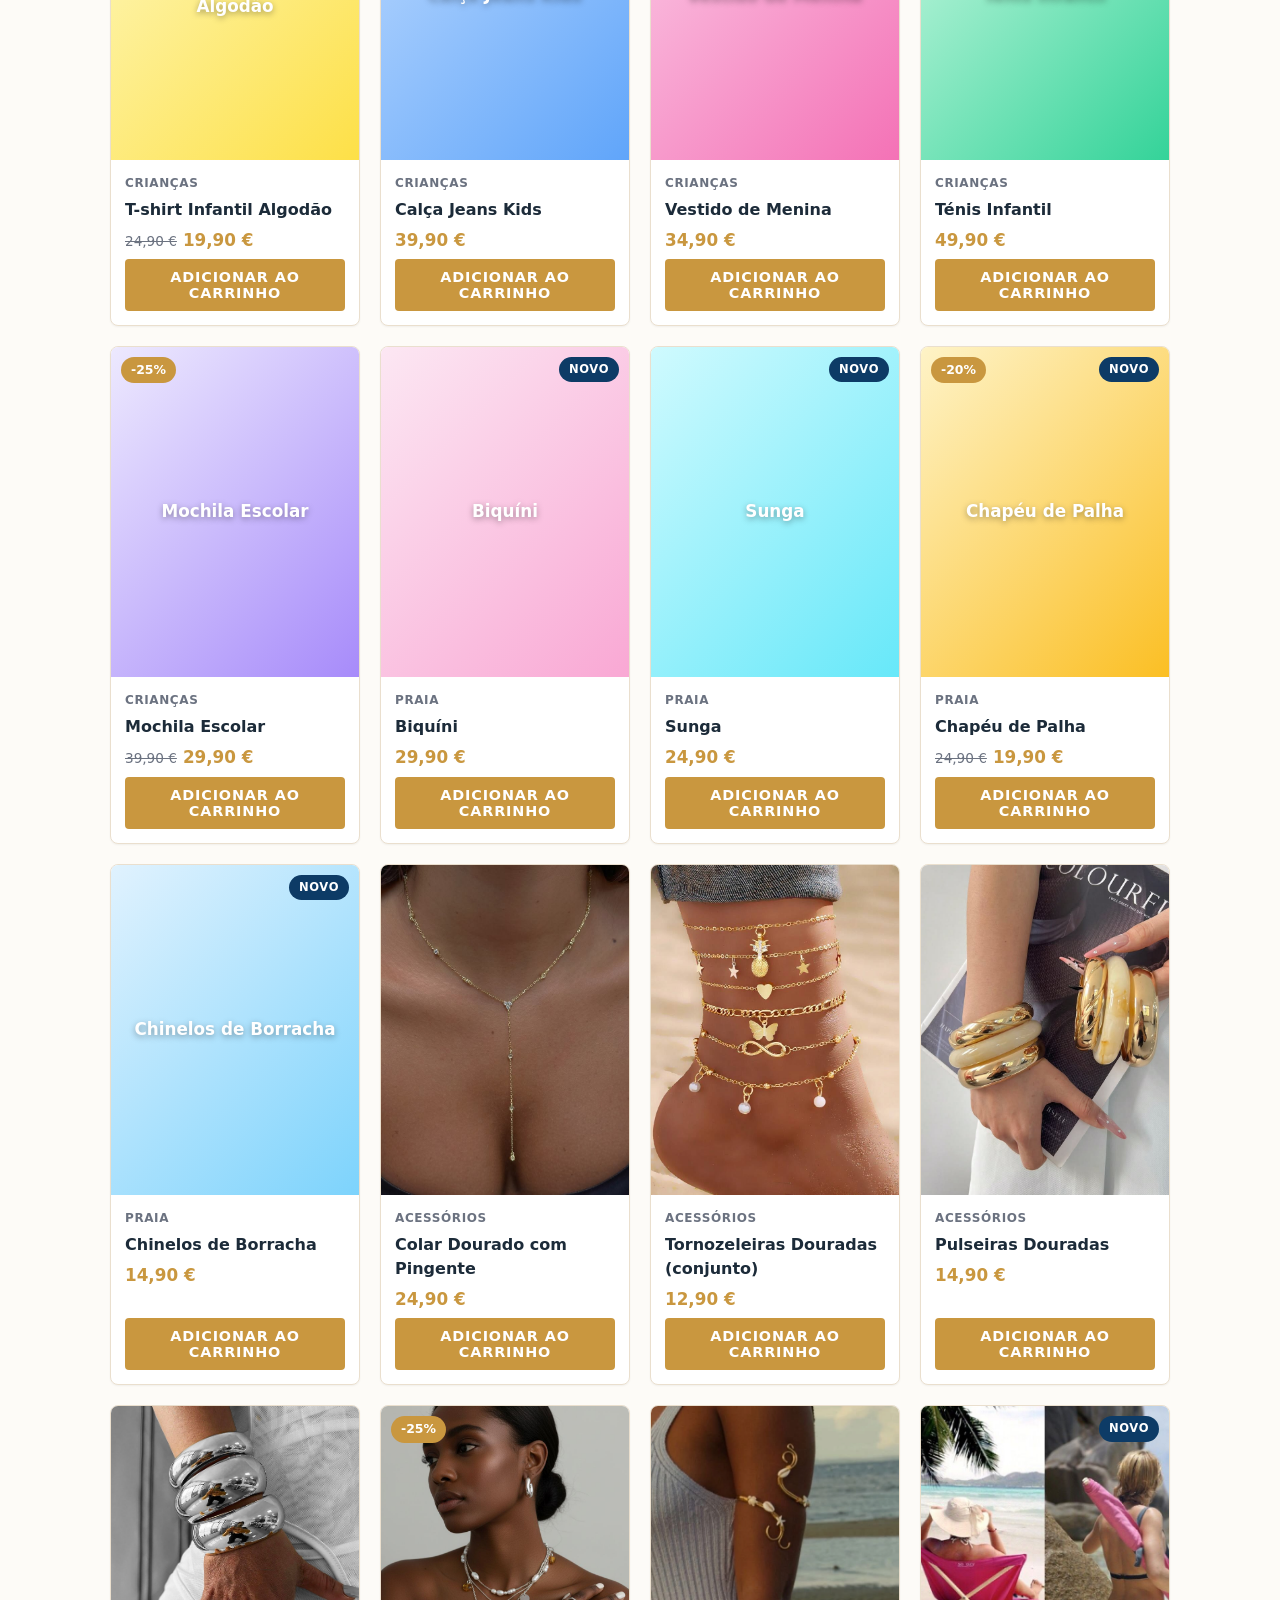
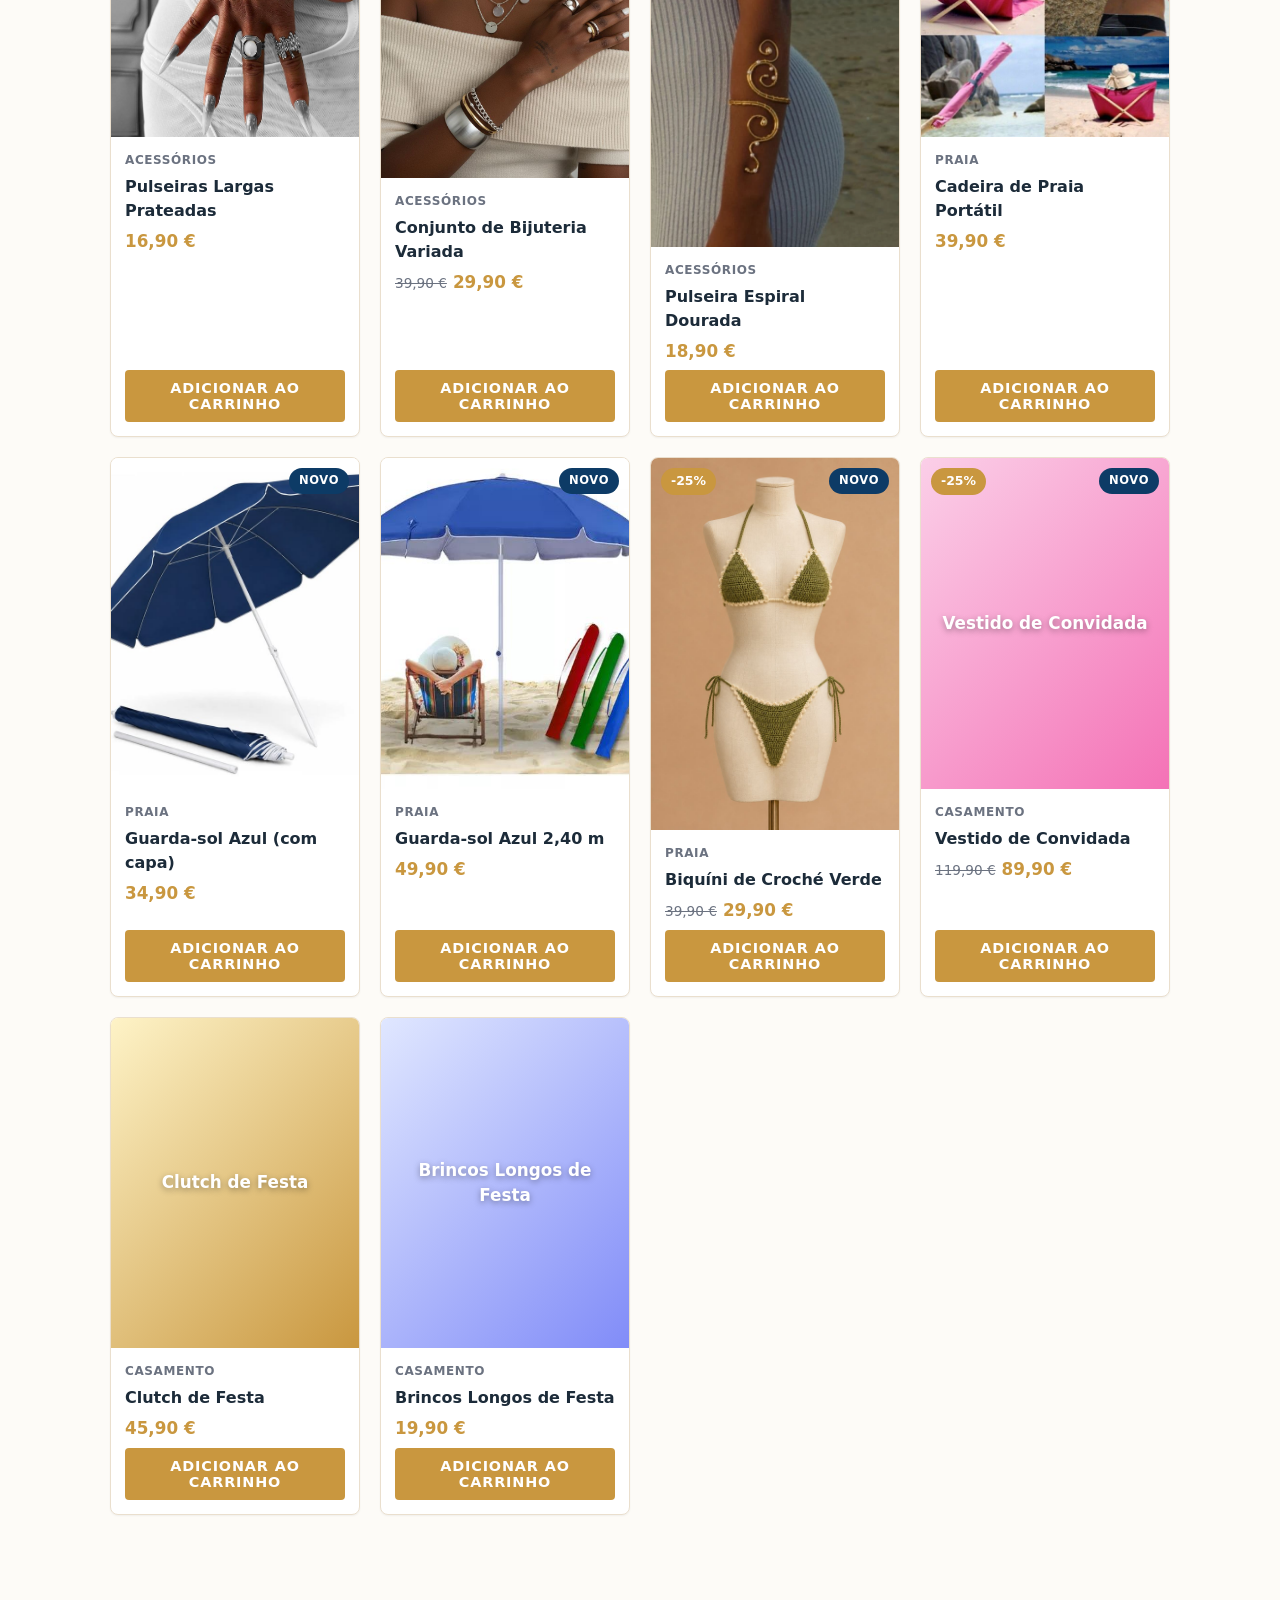
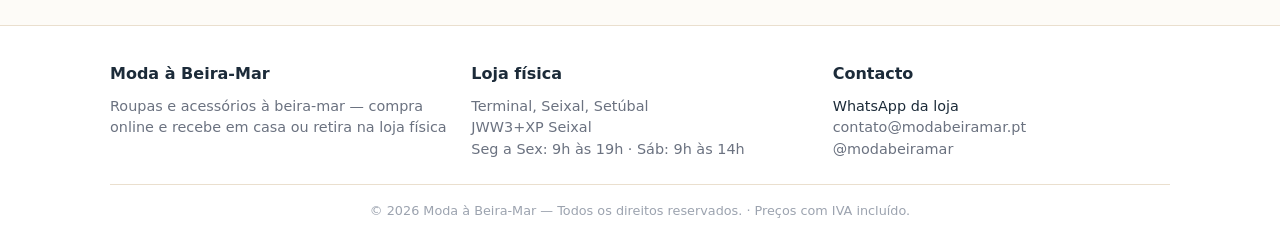
==== commit 7113fb7e: "Toque final profissional europeu: paleta mar/ouro/areia, serif nos títulos, IVA no rodapé, todos os " ====
--- a/index.html
+++ b/index.html
@@ -54,12 +54,20 @@
 
     <section class="container secao-home" id="mais-vistos">
       <h2>Mais vistos</h2>
-      <div class="grade" id="lista-mais-vendidos"></div>
+      <div class="carrossel" id="carrossel-mais-vistos">
+        <div class="carrossel-faixa" id="lista-mais-vistos"></div>
+        <button type="button" class="car-btn" id="mv-prev" aria-label="Anterior">‹</button>
+        <button type="button" class="car-btn" id="mv-next" aria-label="Seguinte">›</button>
+      </div>
     </section>
 
     <section class="container secao-home" id="escolhidos">
       <h2>Escolhidos em cada setor</h2>
-      <div class="grade" id="lista-destaques"></div>
+      <div class="carrossel" id="carrossel-destaques">
+        <div class="carrossel-faixa" id="lista-destaques"></div>
+        <button type="button" class="car-btn" id="des-prev" aria-label="Anterior">‹</button>
+        <button type="button" class="car-btn" id="des-next" aria-label="Seguinte">›</button>
+      </div>
     </section>
 
     <section id="catalogo" class="container">
--- a/css/style.css
+++ b/css/style.css
@@ -1,13 +1,13 @@
 :root {
-  --primaria: #111111;
-  --destaque: #111111;
+  --primaria: #0d3b66;
+  --destaque: #c9973f;
   --whatsapp: #25d366;
-  --fundo: #ffffff;
-  --texto: #111111;
+  --fundo: #fdfbf7;
+  --texto: #1c2b39;
   --cinza: #6b7280;
-  --borda: #e8e8e8;
+  --borda: #eadfce;
   --branco: #ffffff;
-  --raio: 14px;
+  --raio: 8px;
   --sombra: 0 1px 2px rgba(17, 17, 17, .05);
 }
 
@@ -33,6 +33,7 @@
   pointer-events: none;
 }
 
+h1, .secao-home h2, #catalogo h2, .logo-nome, .hero-logo-nome, .pagina h1 { font-family: Georgia, "Times New Roman", serif; }
 .container { max-width: 1100px; margin: 0 auto; padding: 0 20px; }
 a { color: inherit; }
 
@@ -72,7 +73,7 @@
 .hero h1 { font-size: 1.7rem; font-weight: 500; margin: 12px 0 24px; }
 .hero-acoes .btn { margin: 4px 6px; }
 
-.btn { display: inline-block; background: var(--destaque); color: #fff; border: none; padding: 12px 24px; border-radius: 10px; font-size: 1rem; font-weight: 600; cursor: pointer; text-decoration: none; transition: transform .15s, filter .15s; font-family: inherit; }
+.btn { display: inline-block; background: var(--destaque); color: #fff; border: none; padding: 12px 26px; border-radius: 4px; font-size: .92rem; font-weight: 600; letter-spacing: .06em; text-transform: uppercase; cursor: pointer; text-decoration: none; transition: filter .15s; font-family: inherit; }
 .btn:hover { transform: translateY(-2px); filter: brightness(1.08); }
 .btn-secundario { background: transparent; border: 2px solid #fff; }
 .btn-secundario:hover { background: rgba(255,255,255,.12); }
@@ -106,8 +107,8 @@
 .detalhe-img img.detalhe-foto { width: 100%; height: 100%; object-fit: cover; border-radius: inherit; }
 .item-img img.item-foto { width: 100%; height: 100%; object-fit: cover; border-radius: inherit; }
 .tag-desconto { position: absolute; top: 10px; left: 10px; background: var(--destaque); color: #fff; font-size: .78rem; font-weight: 700; padding: 4px 10px; border-radius: 999px; }
-.tag-novo { position: absolute; top: 10px; right: 10px; background: #059669; color: #fff; font-size: .72rem; font-weight: 800; letter-spacing: .05em; padding: 4px 10px; border-radius: 999px; }
-.tag-mais-vendido { position: absolute; top: 38px; right: 10px; background: #d97706; color: #fff; font-size: .72rem; font-weight: 800; letter-spacing: .05em; padding: 4px 10px; border-radius: 999px; }
+.tag-novo { position: absolute; top: 10px; right: 10px; background: #0d3b66; color: #fff; font-size: .72rem; font-weight: 800; letter-spacing: .05em; padding: 4px 10px; border-radius: 999px; }
+.tag-mais-vendido { position: absolute; top: 38px; right: 10px; background: #d96c75; color: #fff; font-size: .72rem; font-weight: 800; letter-spacing: .05em; padding: 4px 10px; border-radius: 999px; }
 .introducao { padding: 46px 20px 4px; text-align: center; }
 .intro-texto { max-width: 720px; margin: 0 auto; color: var(--cinza); font-size: 1.02rem; line-height: 1.75; }
 .secao-home { padding-top: 34px; }
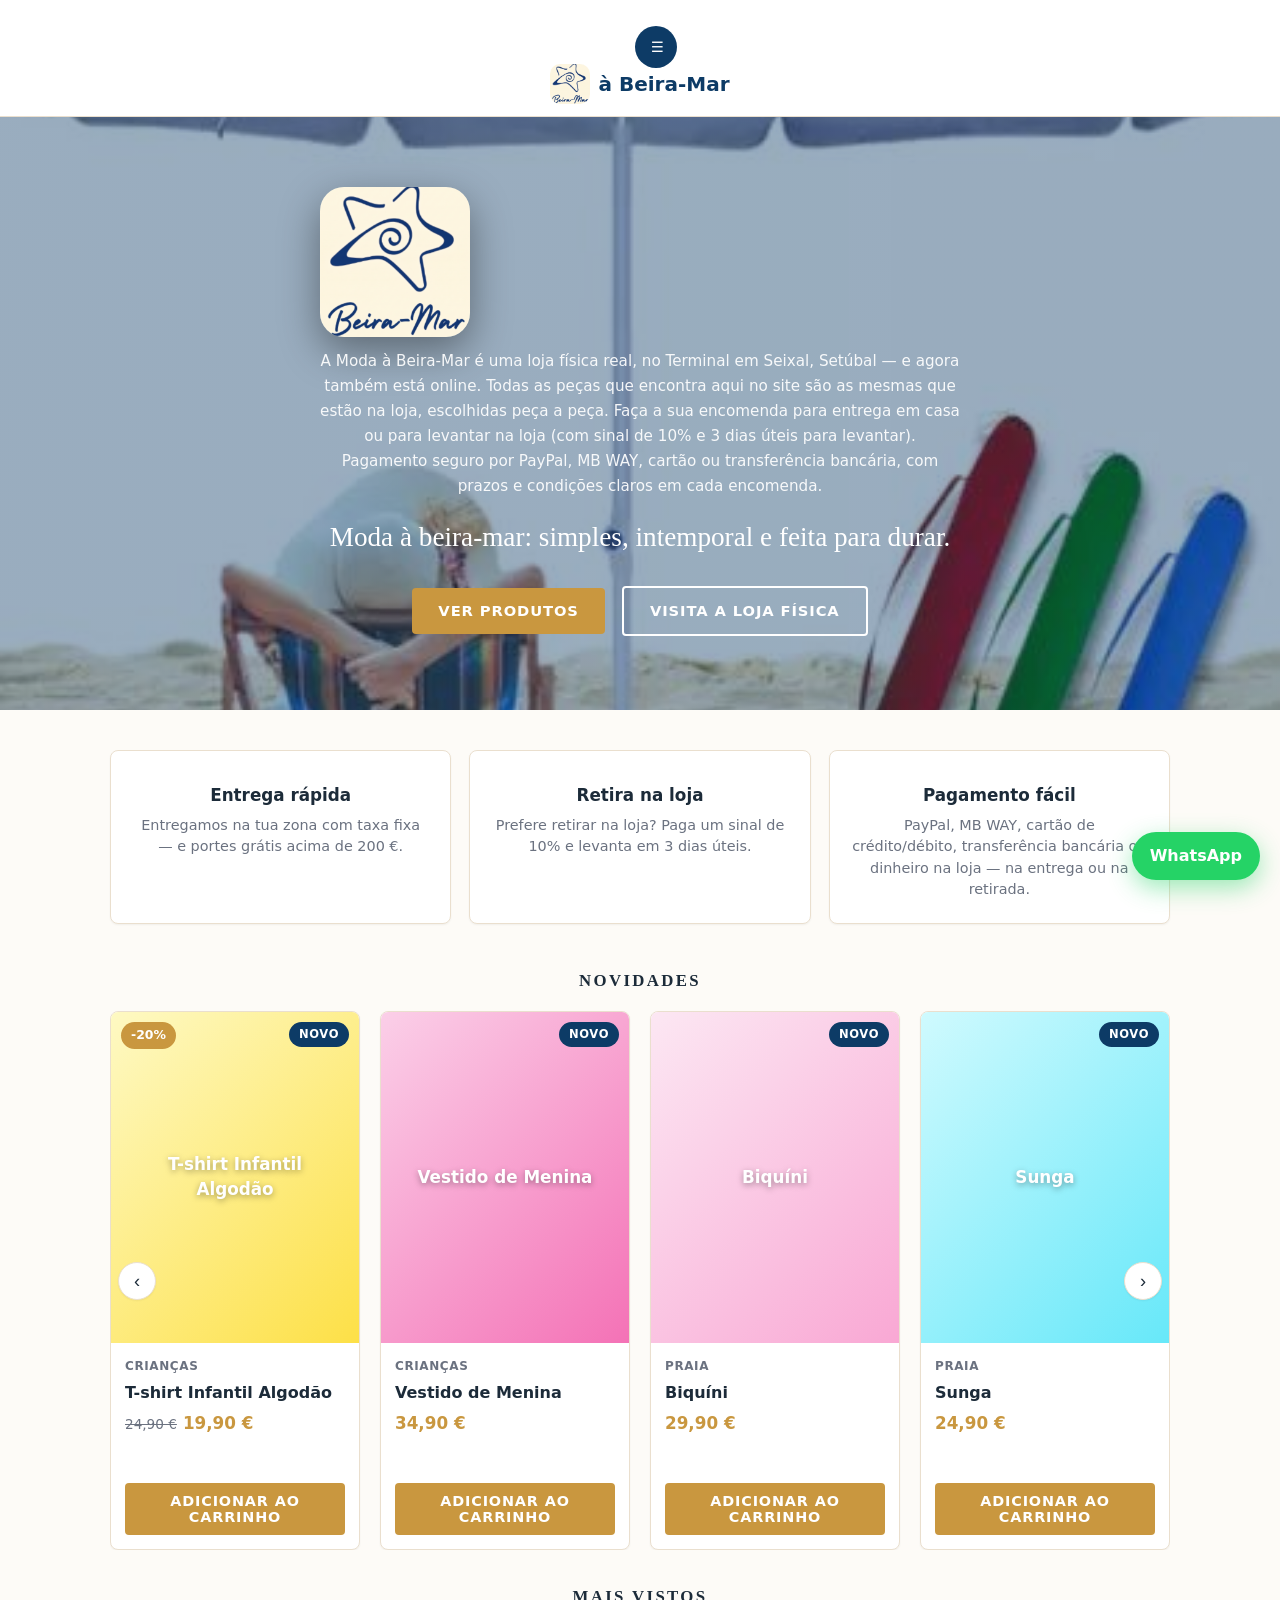
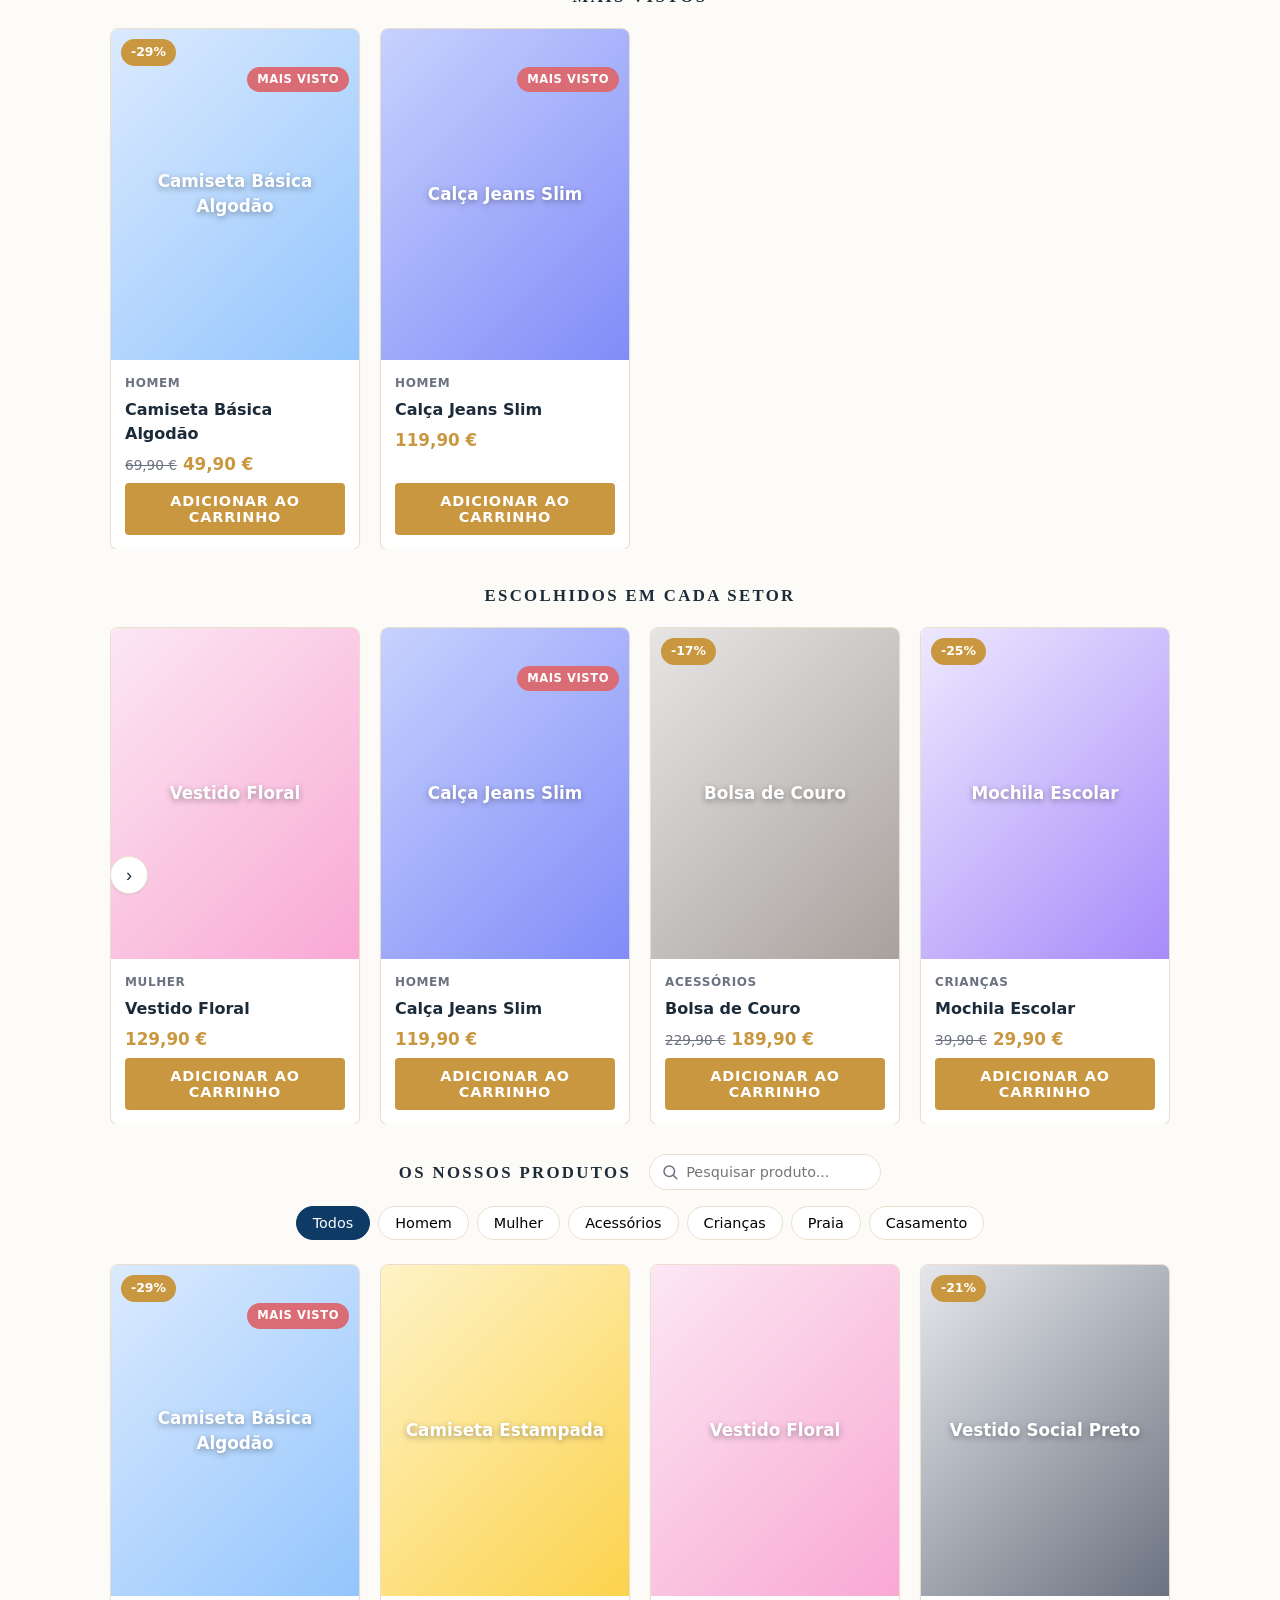
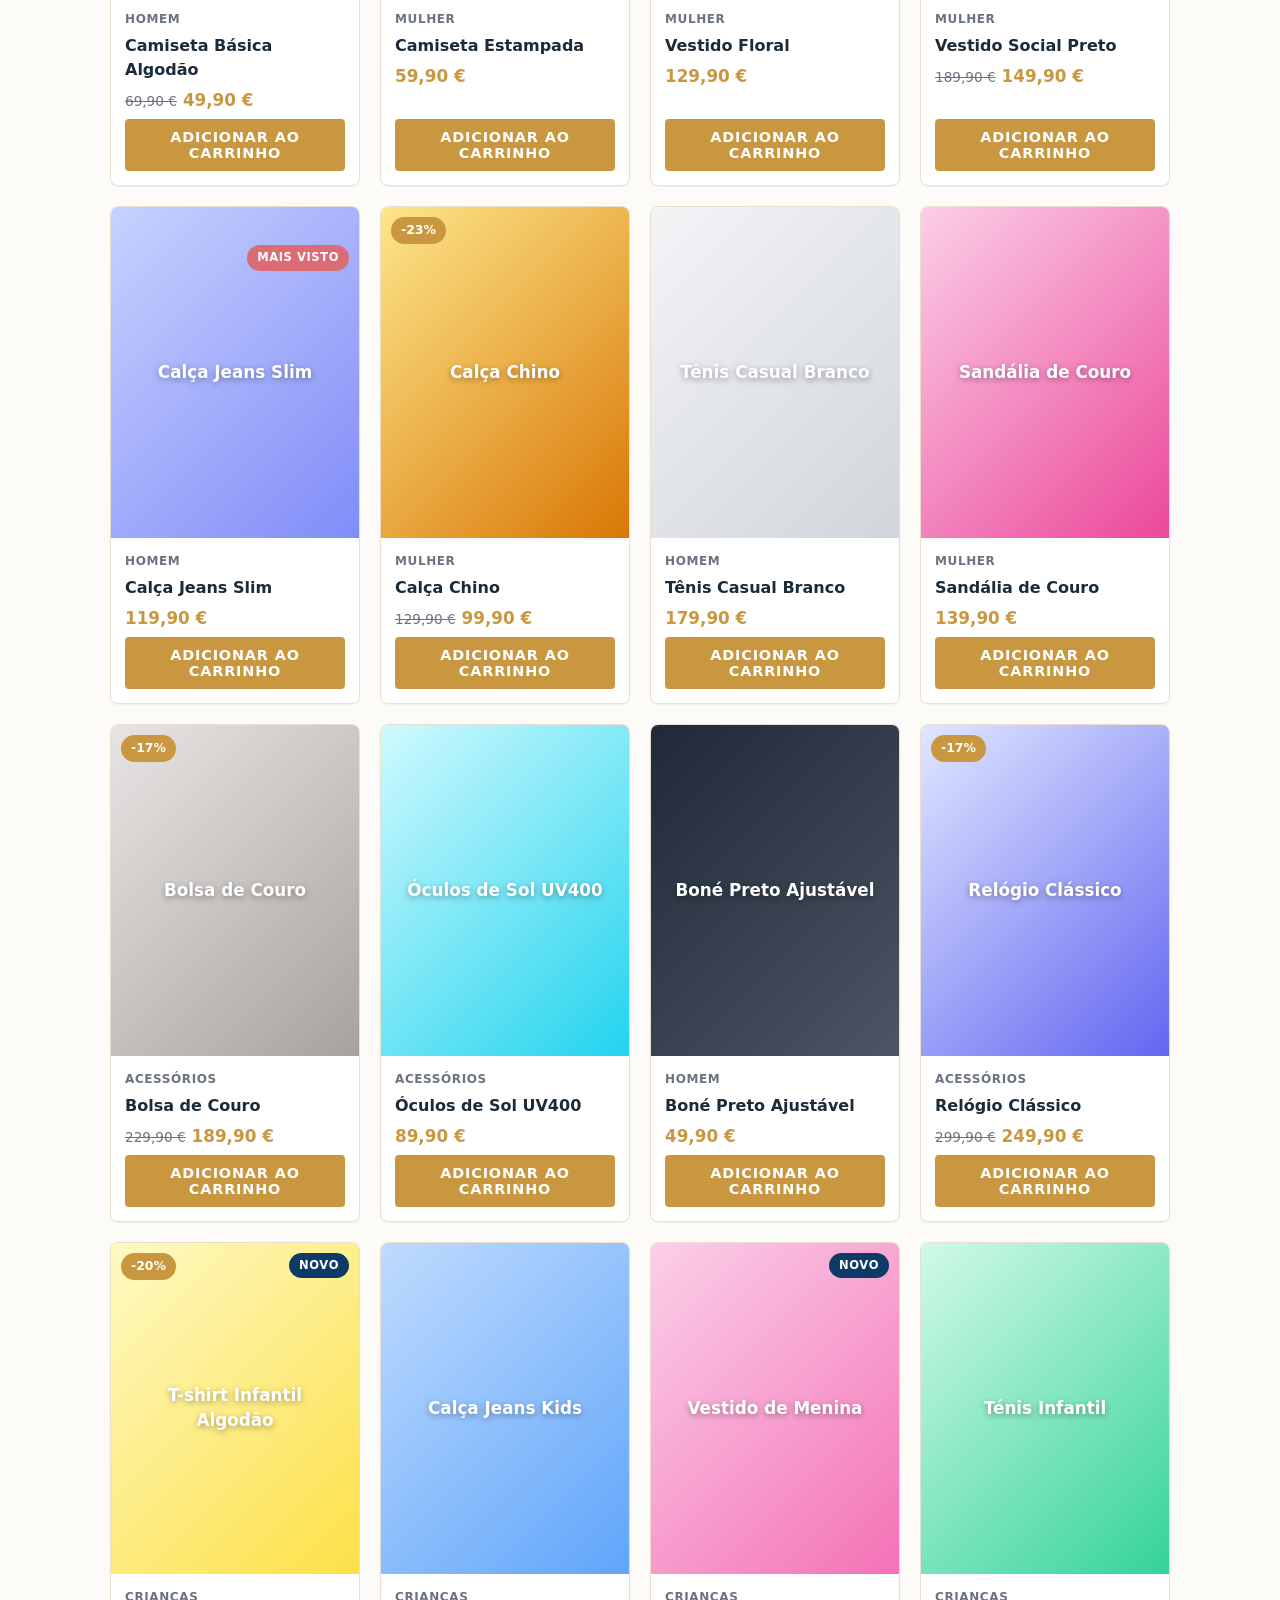
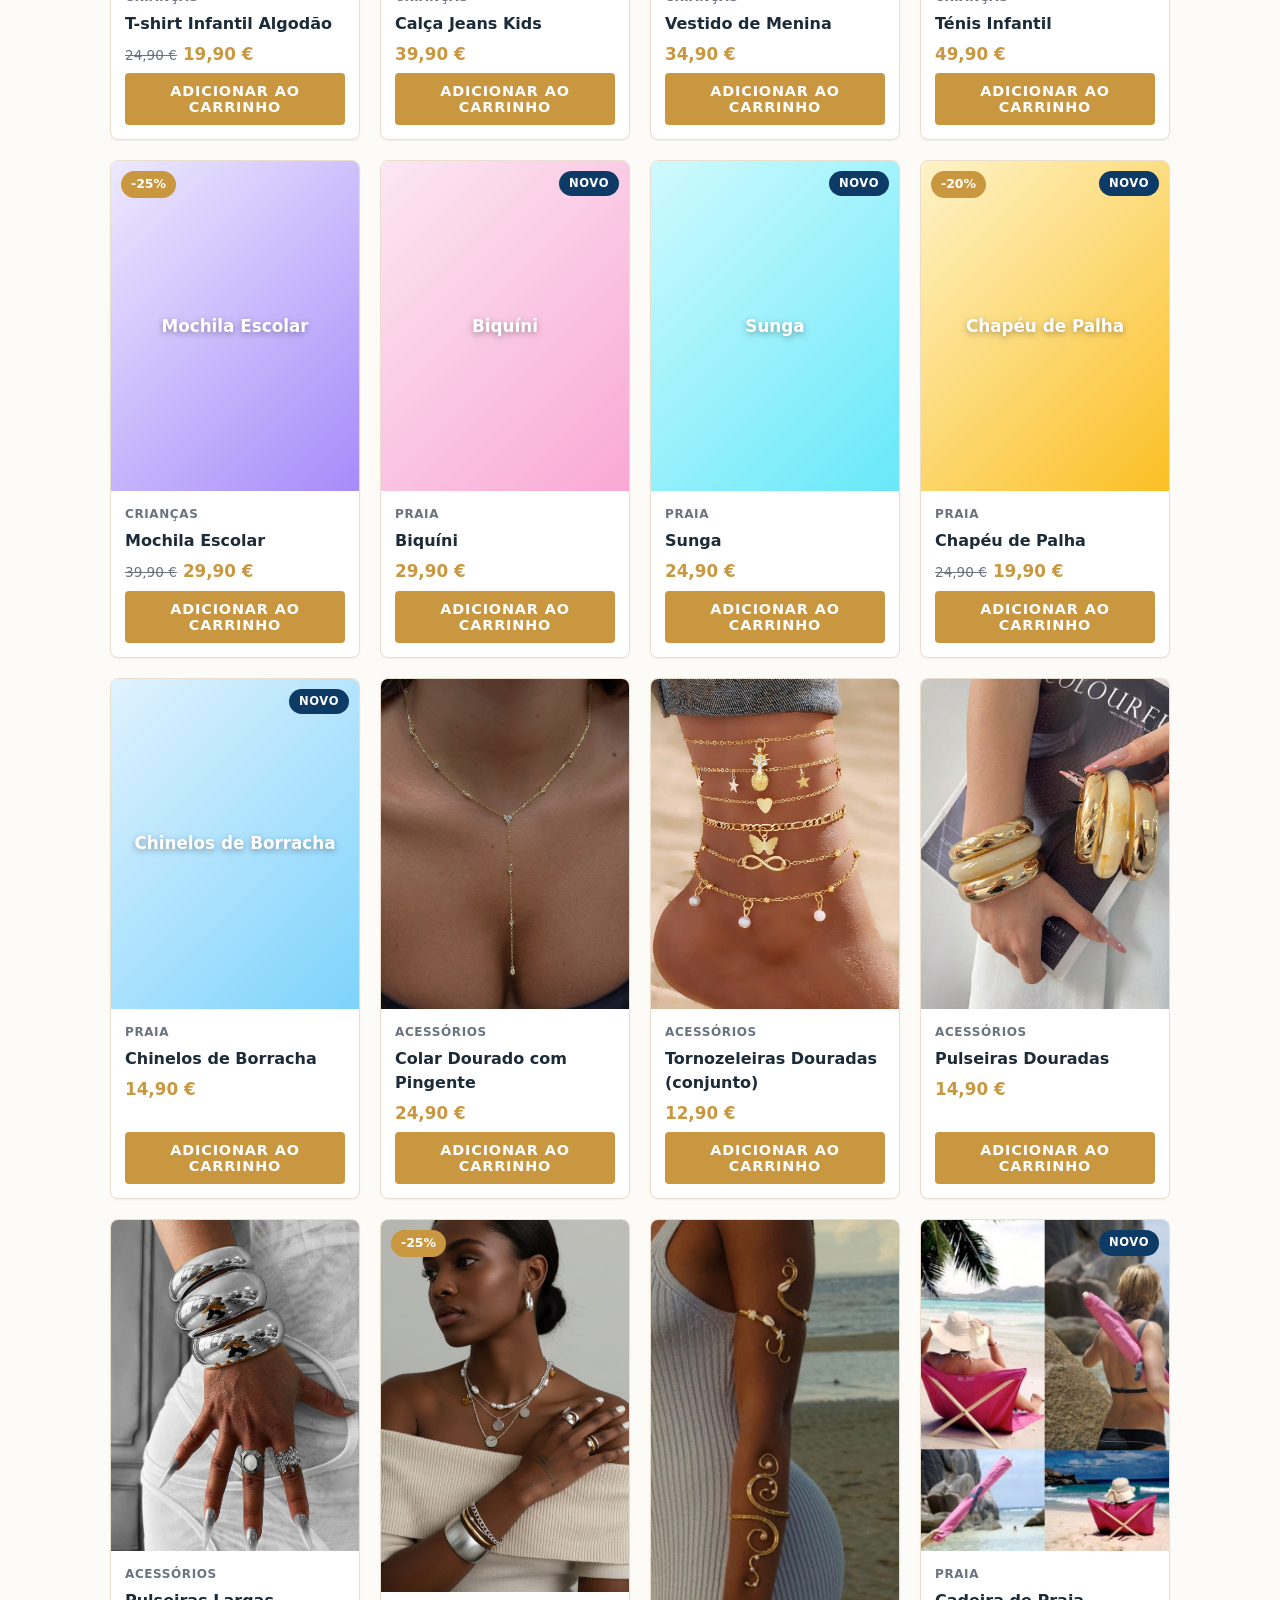
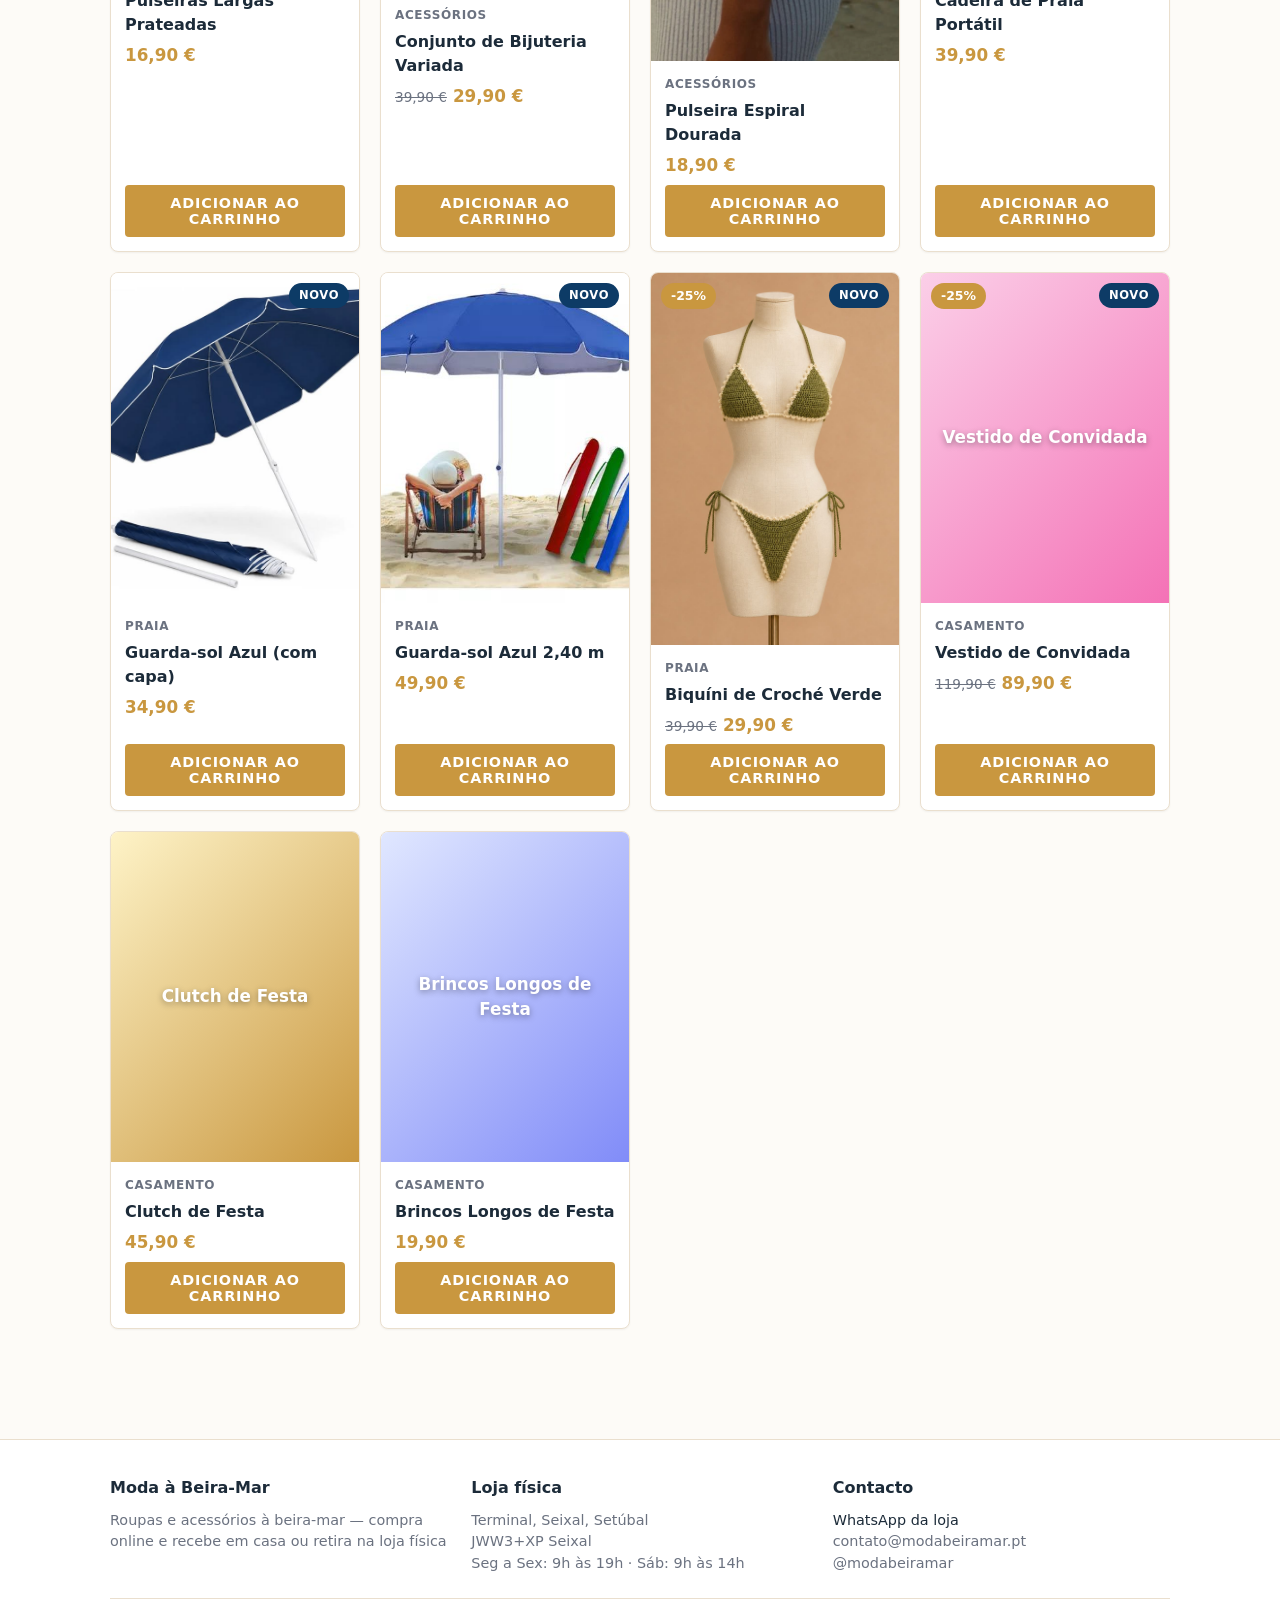
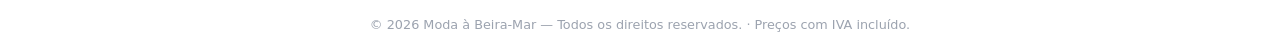
==== commit 6a6f24ad: "Aplica: subcapítulo no herói junto ao logo e removal da secção de pagamentos da página Nossa Loja" ====
--- a/index.html
+++ b/index.html
@@ -16,6 +16,7 @@
       <div class="hero-conteudo">
         <img id="hero-logo" class="hero-logo" alt="Logótipo da loja" style="display:none">
         <p class="hero-logo-nome" id="hero-logo-nome"></p>
+        <p class="hero-sub" id="hero-sub"></p>
         <h1 id="hero-manifesto"></h1>
         <div class="hero-acoes">
           <a href="#catalogo" class="btn">Ver produtos</a>
@@ -37,10 +38,6 @@
         <h3>Pagamento fácil</h3>
         <p id="texto-pagamento-home"></p>
       </div>
-    </section>
-
-    <section class="container introducao">
-      <p class="intro-texto" id="intro-texto"></p>
     </section>
 
     <section class="container secao-home" id="novidades">
--- a/css/style.css
+++ b/css/style.css
@@ -109,8 +109,7 @@
 .tag-desconto { position: absolute; top: 10px; left: 10px; background: var(--destaque); color: #fff; font-size: .78rem; font-weight: 700; padding: 4px 10px; border-radius: 999px; }
 .tag-novo { position: absolute; top: 10px; right: 10px; background: #0d3b66; color: #fff; font-size: .72rem; font-weight: 800; letter-spacing: .05em; padding: 4px 10px; border-radius: 999px; }
 .tag-mais-vendido { position: absolute; top: 38px; right: 10px; background: #d96c75; color: #fff; font-size: .72rem; font-weight: 800; letter-spacing: .05em; padding: 4px 10px; border-radius: 999px; }
-.introducao { padding: 46px 20px 4px; text-align: center; }
-.intro-texto { max-width: 720px; margin: 0 auto; color: var(--cinza); font-size: 1.02rem; line-height: 1.75; }
+.hero-sub { max-width: 640px; margin: 0 auto 18px; font-size: .95rem; line-height: 1.65; color: rgba(255,255,255,.92); }
 .secao-home { padding-top: 34px; }
 .secao-home h2 { font-size: 1.05rem; margin-bottom: 18px; text-transform: uppercase; letter-spacing: .14em; font-weight: 600; text-align: center; }
 .carrossel { position: relative; overflow: hidden; }
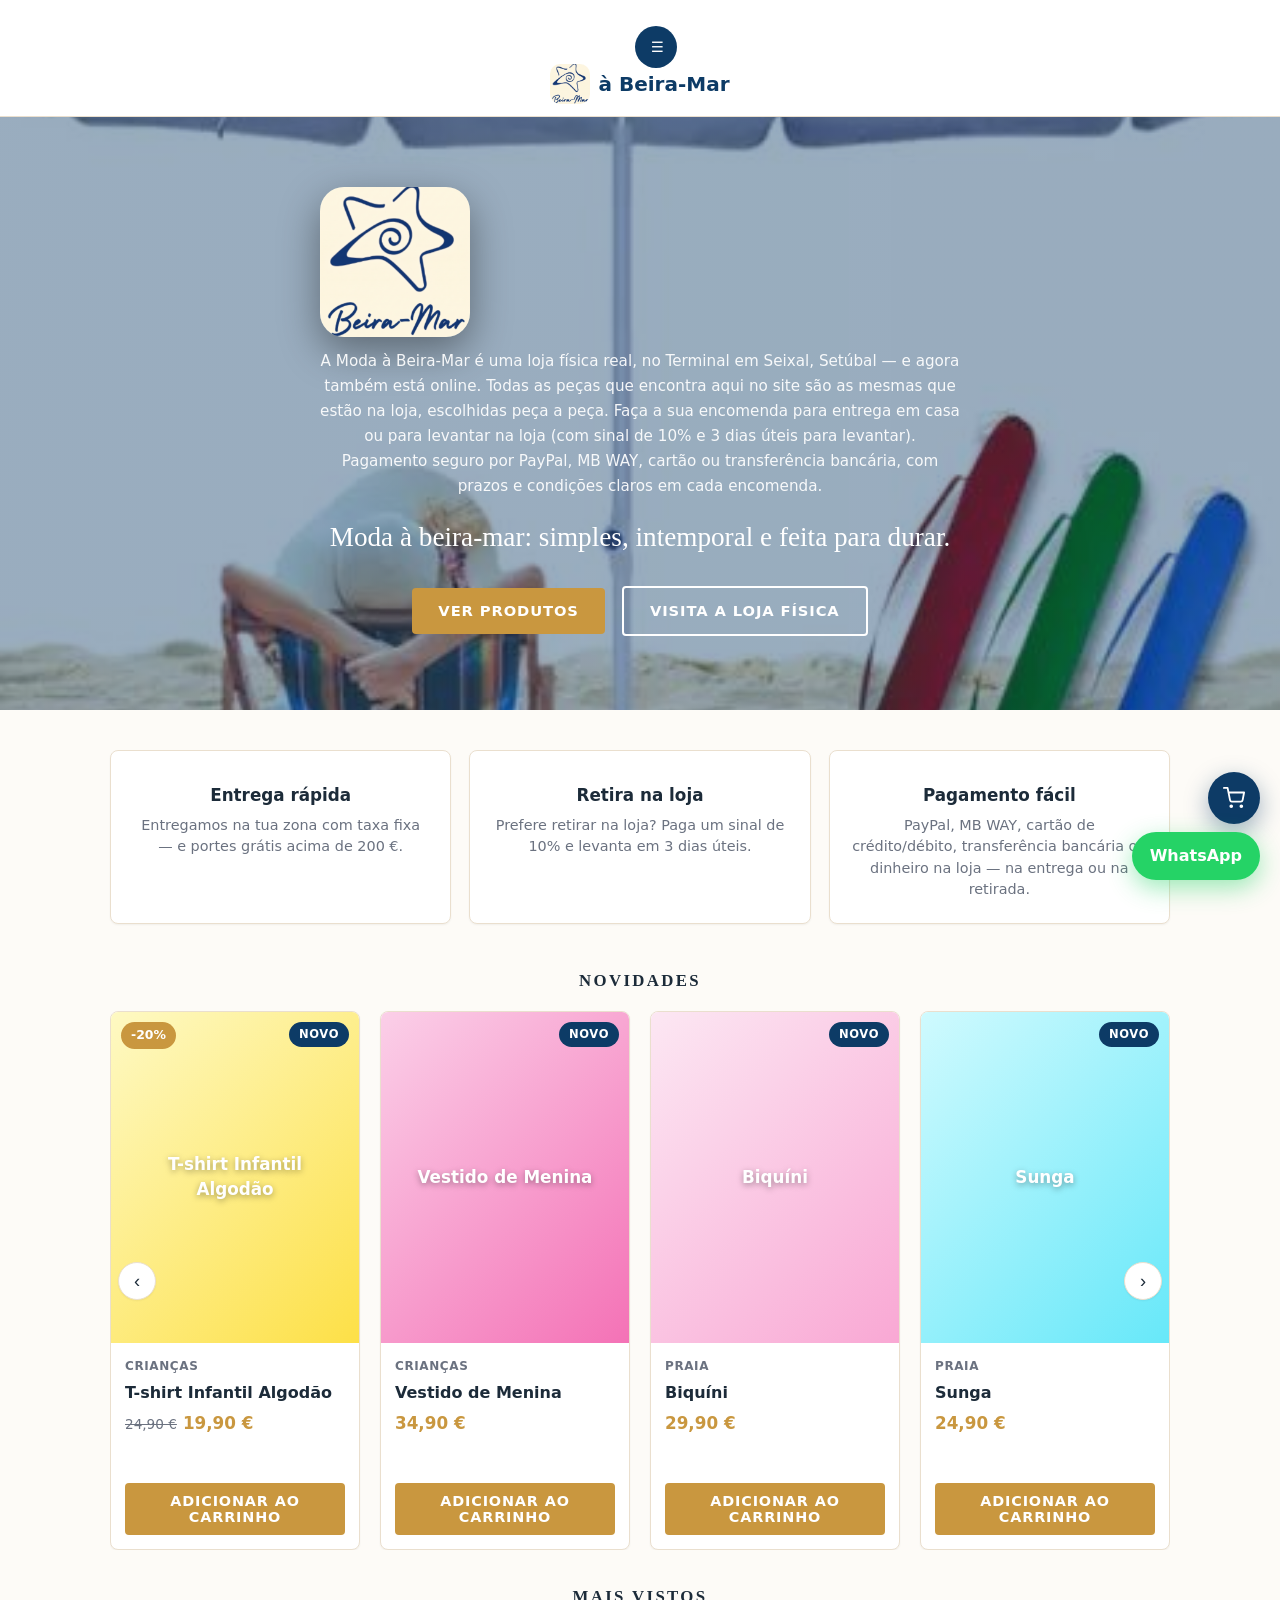
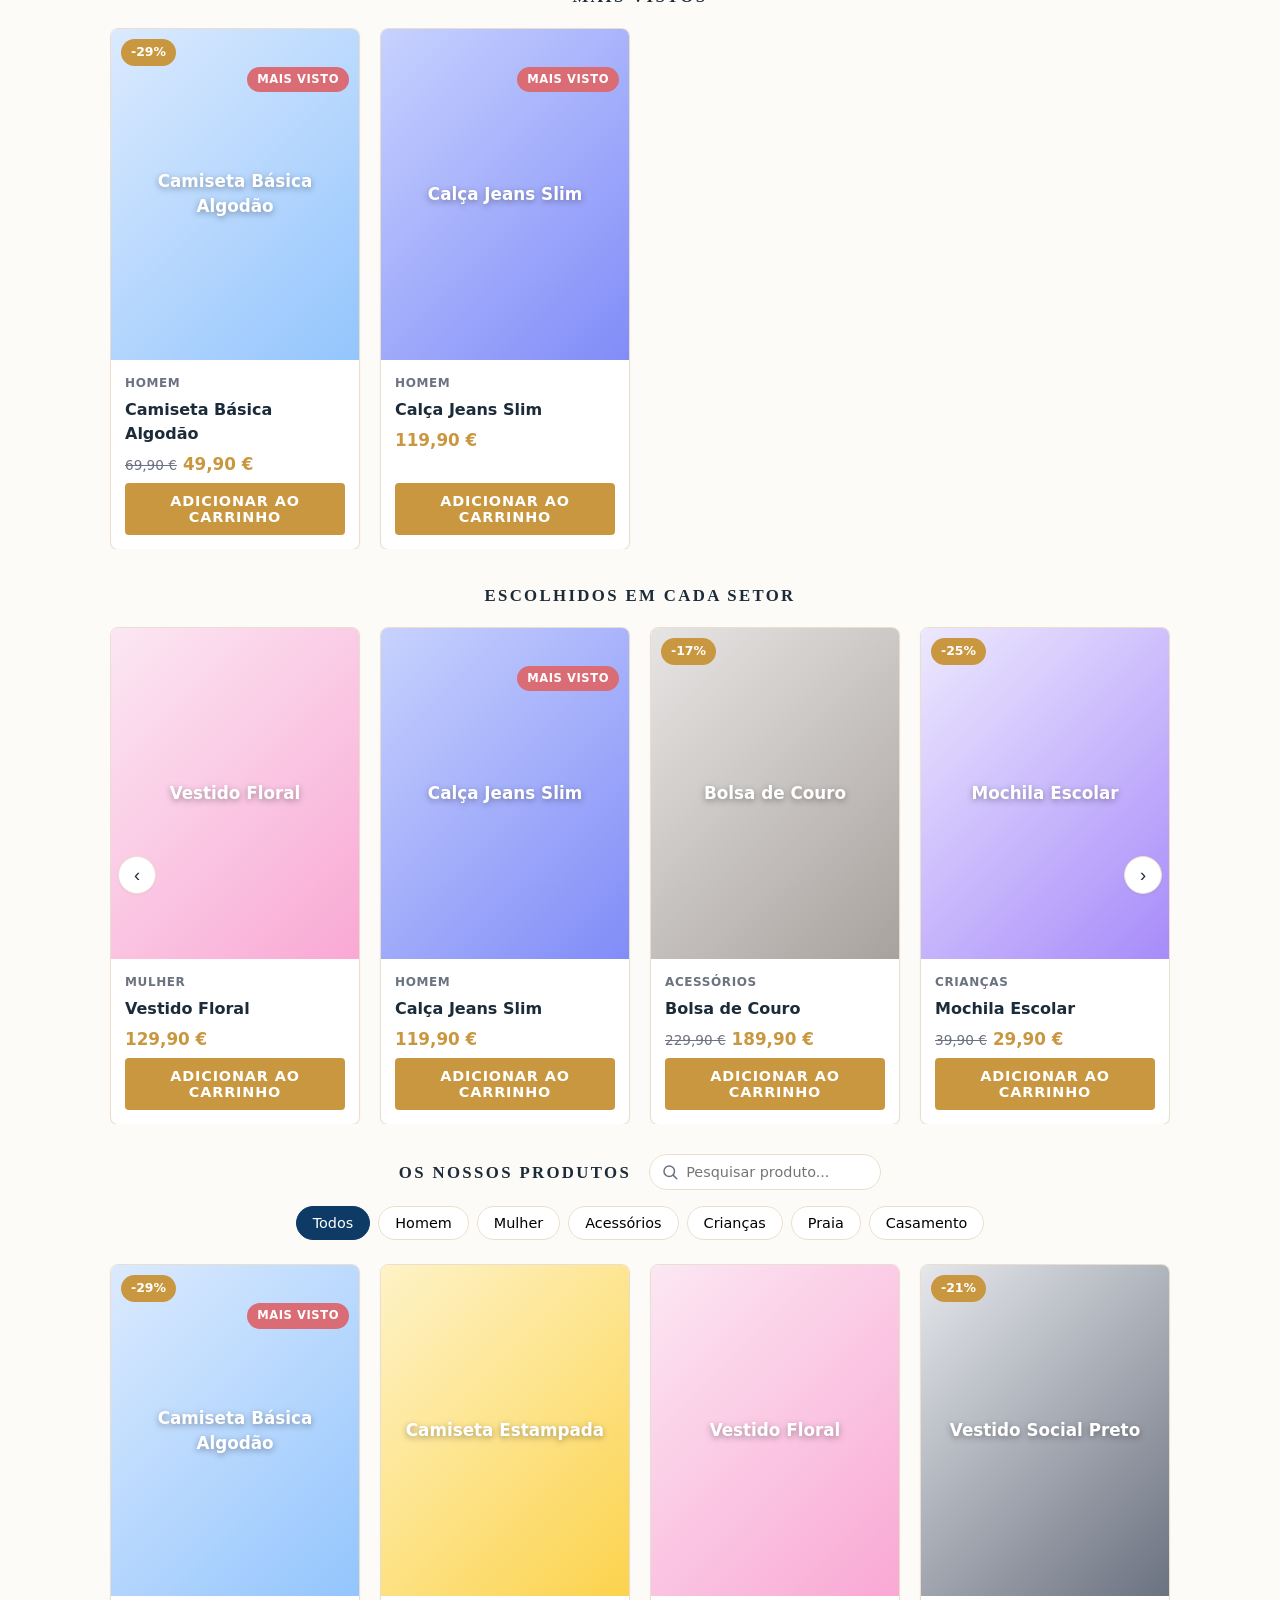
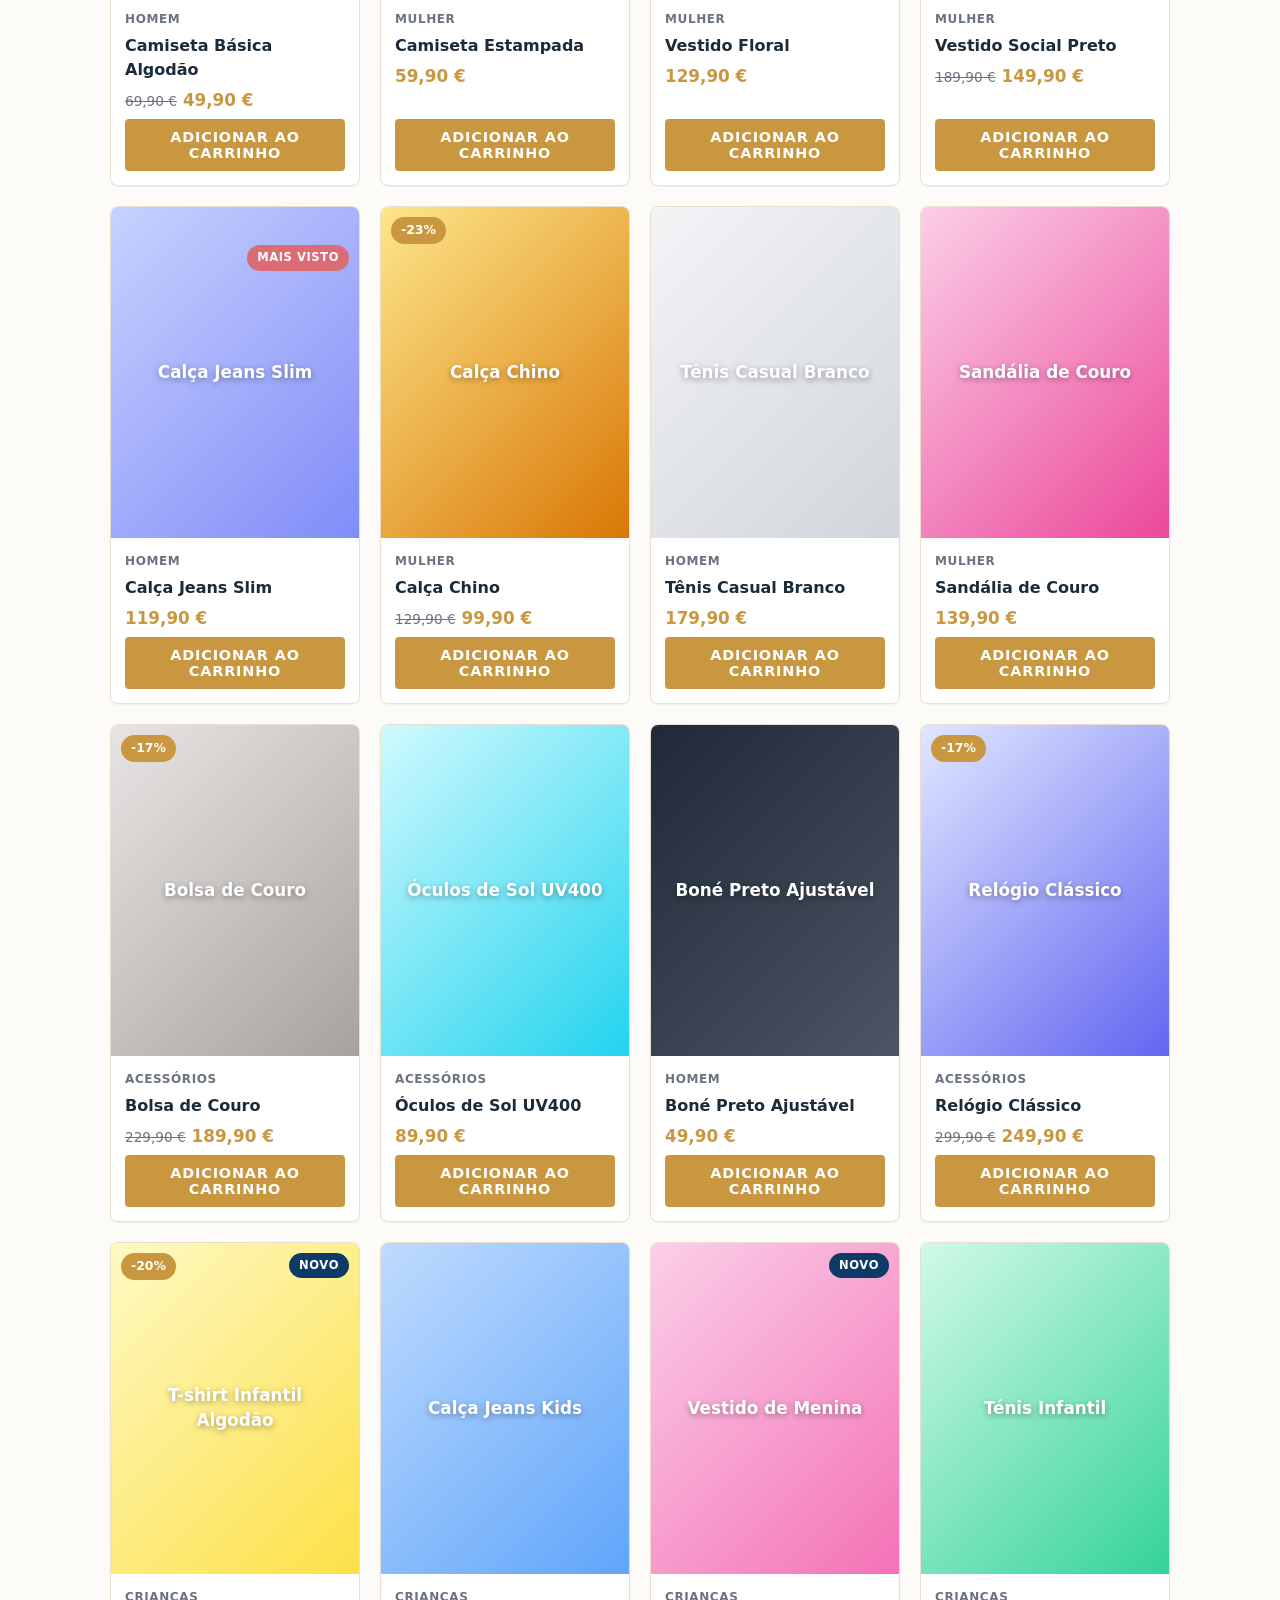
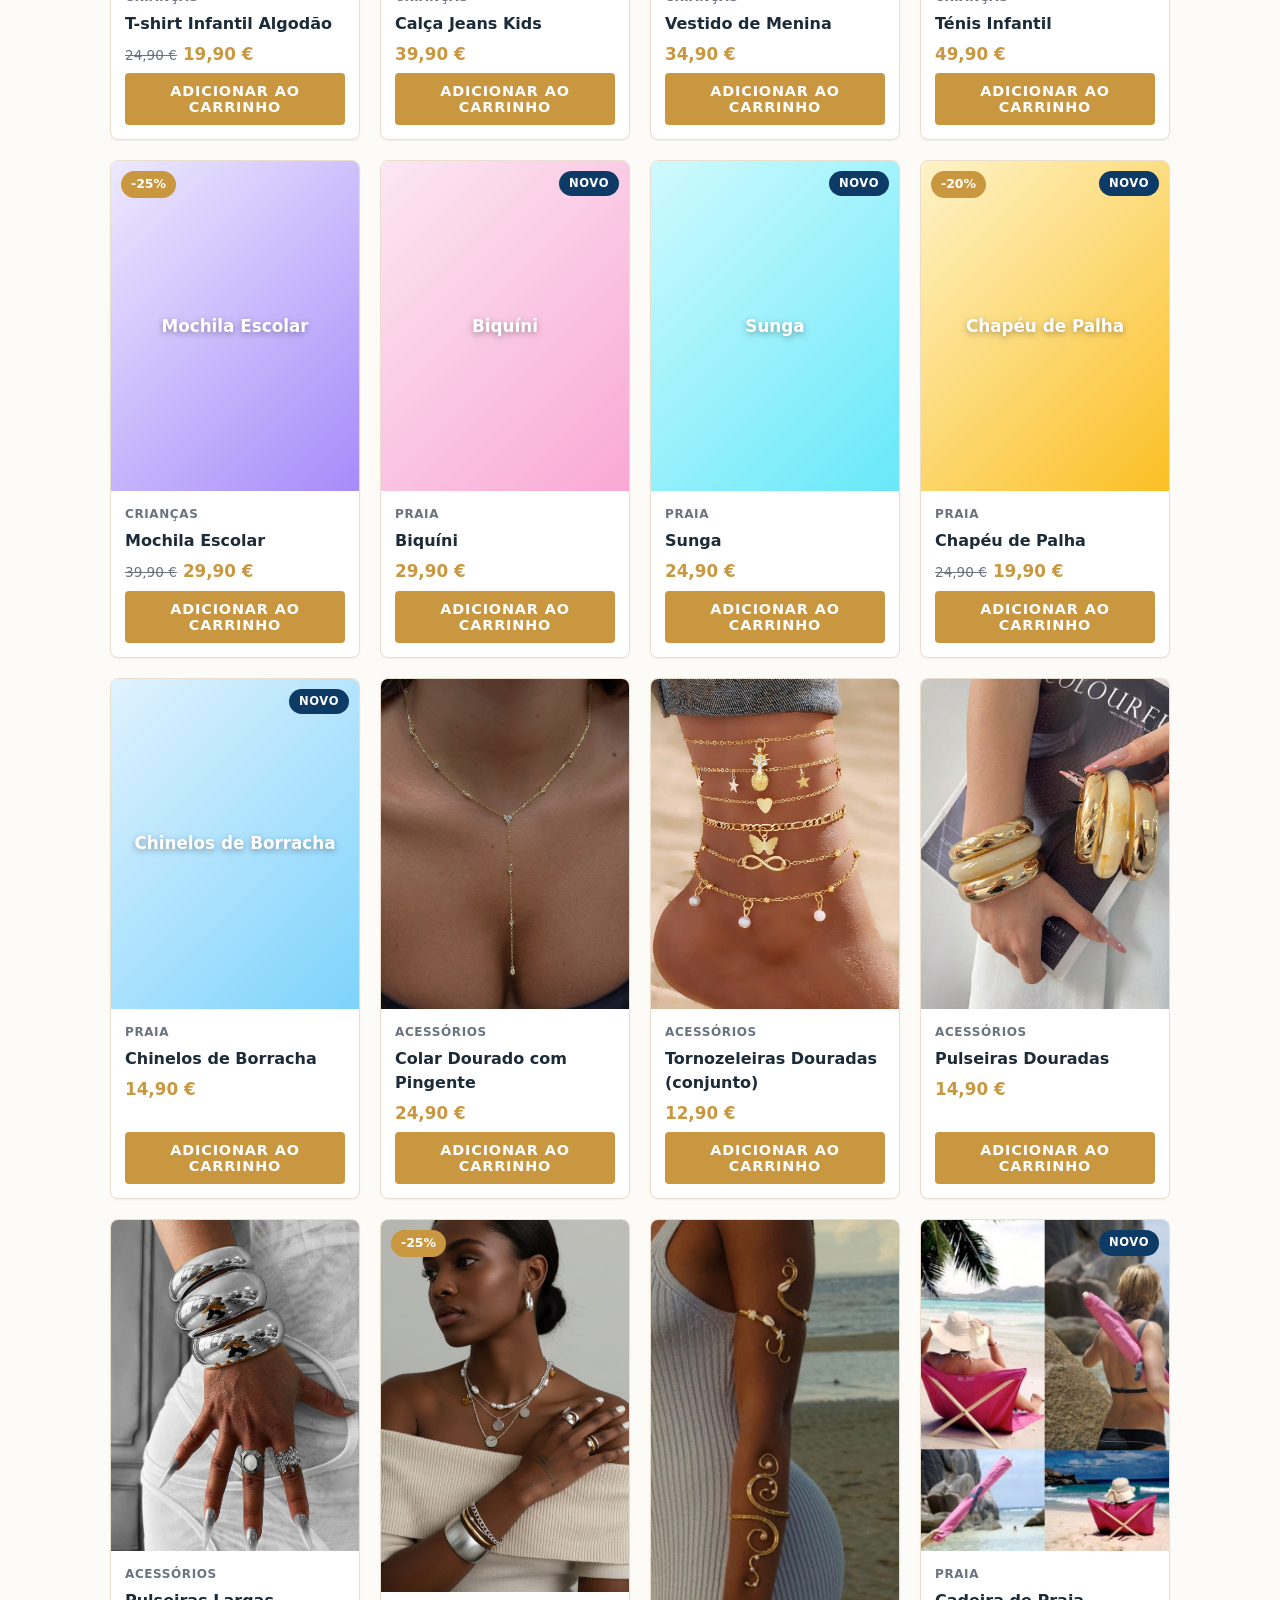
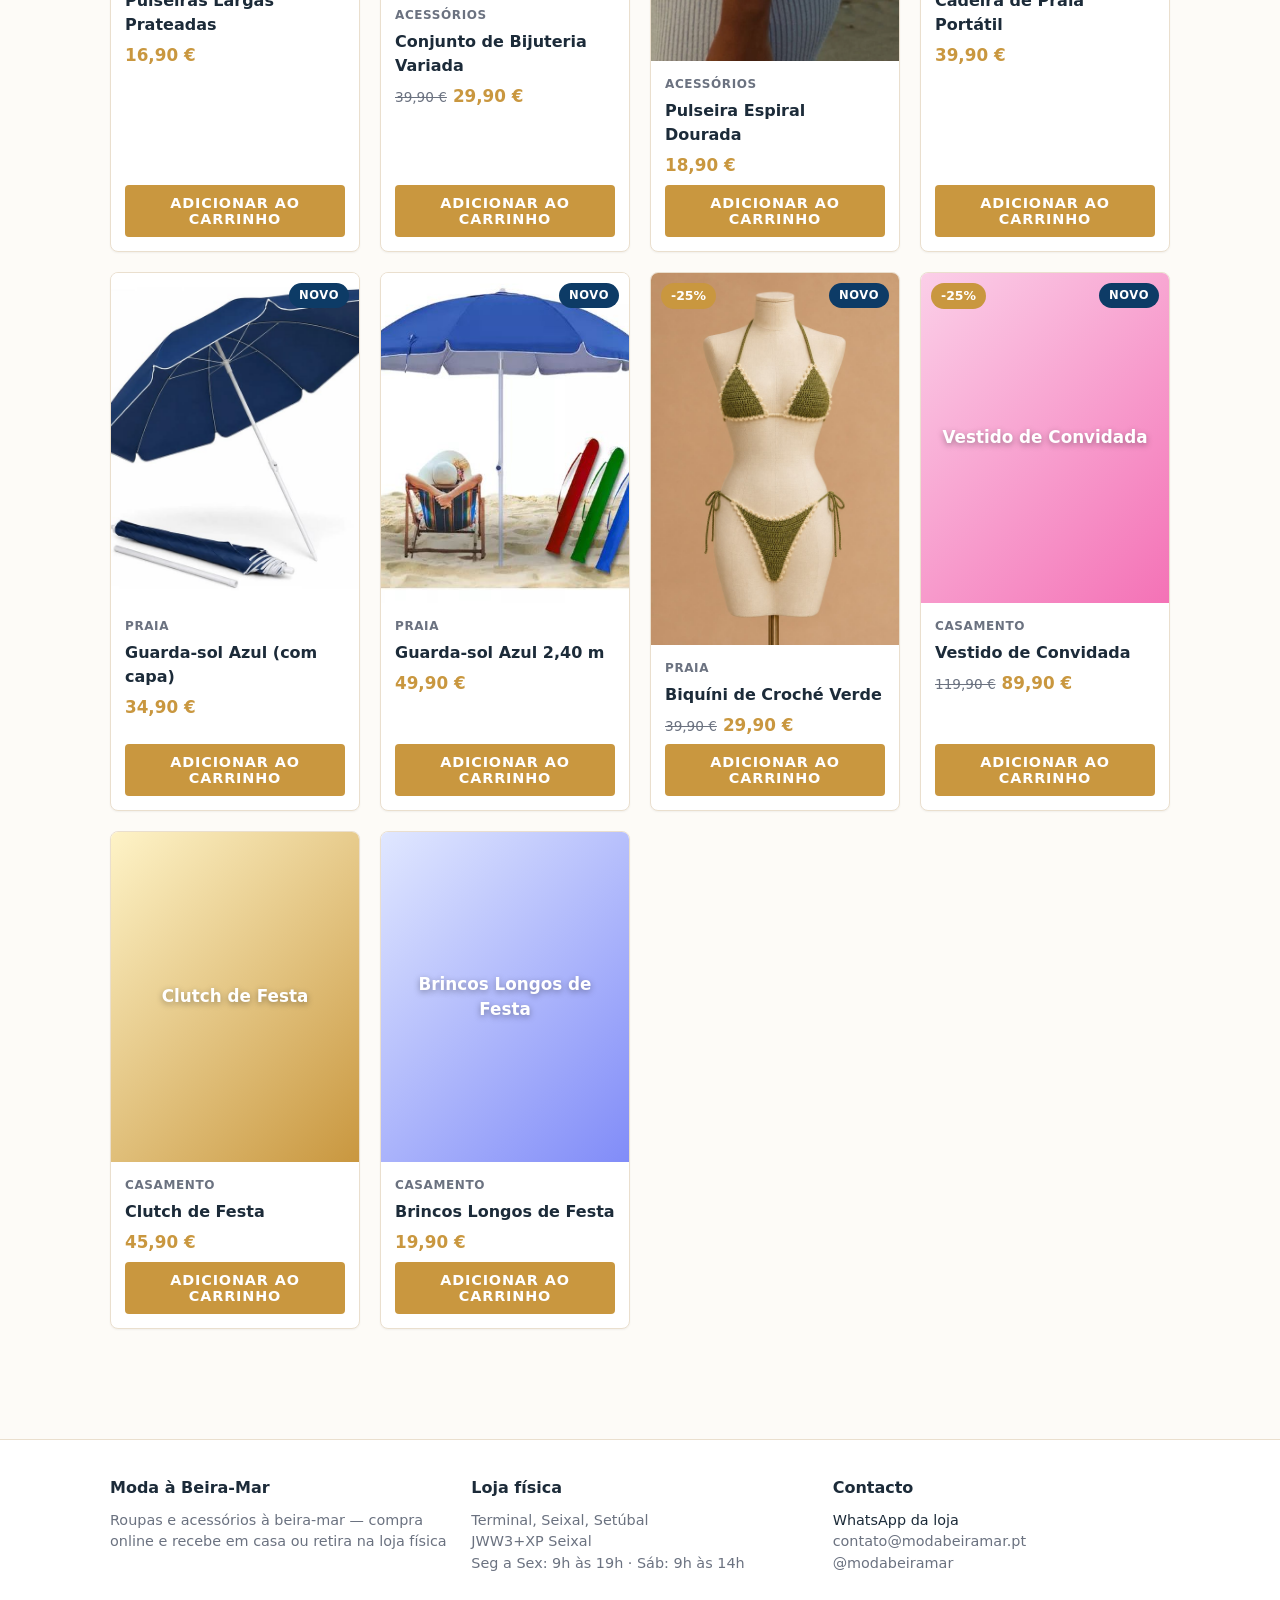
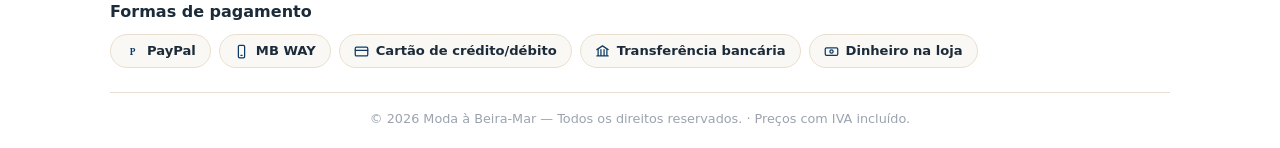
==== commit 10d95e55: "Corrige setas dos 3 carrosséis (classes car-prev/car-next em todas); rodapé passa a mostrar formas d" ====
--- a/index.html
+++ b/index.html
@@ -44,8 +44,8 @@
       <h2>Novidades</h2>
       <div class="carrossel" id="carrossel-novidades">
         <div class="carrossel-faixa" id="lista-novidades"></div>
-        <button type="button" class="car-btn" id="car-prev" aria-label="Anterior">‹</button>
-        <button type="button" class="car-btn" id="car-next" aria-label="Seguinte">›</button>
+        <button type="button" class="car-btn car-prev" id="car-prev" aria-label="Anterior">‹</button>
+        <button type="button" class="car-btn car-next" id="car-next" aria-label="Seguinte">›</button>
       </div>
     </section>
 
@@ -53,8 +53,8 @@
       <h2>Mais vistos</h2>
       <div class="carrossel" id="carrossel-mais-vistos">
         <div class="carrossel-faixa" id="lista-mais-vistos"></div>
-        <button type="button" class="car-btn" id="mv-prev" aria-label="Anterior">‹</button>
-        <button type="button" class="car-btn" id="mv-next" aria-label="Seguinte">›</button>
+        <button type="button" class="car-btn car-prev" id="mv-prev" aria-label="Anterior">‹</button>
+        <button type="button" class="car-btn car-next" id="mv-next" aria-label="Seguinte">›</button>
       </div>
     </section>
 
@@ -62,8 +62,8 @@
       <h2>Escolhidos em cada setor</h2>
       <div class="carrossel" id="carrossel-destaques">
         <div class="carrossel-faixa" id="lista-destaques"></div>
-        <button type="button" class="car-btn" id="des-prev" aria-label="Anterior">‹</button>
-        <button type="button" class="car-btn" id="des-next" aria-label="Seguinte">›</button>
+        <button type="button" class="car-btn car-prev" id="des-prev" aria-label="Anterior">‹</button>
+        <button type="button" class="car-btn car-next" id="des-next" aria-label="Seguinte">›</button>
       </div>
     </section>
 
--- a/css/style.css
+++ b/css/style.css
@@ -117,8 +117,8 @@
 .carrossel-faixa .card { flex: 0 0 calc((100% - 60px) / 4); }
 .car-btn { position: absolute; top: 50%; transform: translateY(-50%); z-index: 5; width: 38px; height: 38px; border-radius: 50%; border: 1px solid var(--borda); background: #fff; cursor: pointer; font-size: 1.15rem; line-height: 1; color: var(--texto); box-shadow: var(--sombra); }
 .car-btn:hover { background: var(--primaria); color: #fff; border-color: var(--primaria); }
-#car-prev { left: 8px; }
-#car-next { right: 8px; }
+.car-prev { left: 8px; }
+.car-next { right: 8px; }
 @media (max-width: 900px) { .carrossel-faixa .card { flex-basis: calc((100% - 40px) / 3); } }
 @media (max-width: 640px) { .carrossel-faixa .card { flex-basis: calc((100% - 20px) / 2); } }
 @media (max-width: 440px) { .carrossel-faixa .card { flex-basis: 100%; } }
@@ -143,6 +143,13 @@
 .seletor-qtd { display: inline-flex; align-items: center; gap: 12px; border: 1px solid var(--borda); border-radius: 10px; padding: 6px 12px; background: #fff; }
 .seletor-qtd button { width: 32px; height: 32px; border: none; background: var(--primaria); color: #fff; border-radius: 8px; font-size: 1.1rem; cursor: pointer; }
 .detalhe-acoes { display: flex; flex-wrap: wrap; gap: 10px; align-items: center; margin-top: 12px; }
+.seletor-tamanho { display: flex; flex-wrap: wrap; align-items: center; gap: 8px; margin-bottom: 14px; }
+.seletor-tamanho > span { font-weight: 700; margin-right: 4px; }
+.btn-tamanho { min-width: 44px; padding: 8px 12px; border: 1px solid var(--borda); background: #fff; border-radius: 8px; cursor: pointer; font-weight: 600; color: var(--texto); }
+.btn-tamanho:hover { border-color: var(--primaria); }
+.btn-tamanho.ativo { background: var(--primaria); border-color: var(--primaria); color: #fff; }
+.aviso-stock { display: inline-block; background: #fef3c7; color: #92400e; border: 1px solid #fcd34d; border-radius: 8px; padding: 6px 12px; font-size: .85rem; font-weight: 700; margin-bottom: 12px; }
+.portes-info { color: var(--primaria); font-size: .85rem; font-weight: 600; margin-bottom: 10px; }
 #relacionados { padding-bottom: 60px; }
 #relacionados h2 { margin-bottom: 18px; font-size: 1.4rem; }
 
@@ -182,7 +189,9 @@
 .campo label { display: block; font-size: .85rem; font-weight: 600; margin-bottom: 4px; }
 .campo input, .campo textarea { width: 100%; padding: 10px 12px; border: 1px solid var(--borda); border-radius: 10px; font-size: .95rem; font-family: inherit; background: var(--fundo); }
 .campo input:focus, .campo textarea:focus { outline: 2px solid var(--destaque); border-color: transparent; background: #fff; }
-#btn-finalizar { width: 100%; margin-top: 18px; padding: 14px; font-size: 1.05rem; }
+.acoes-finais { display: flex; gap: 10px; margin-top: 18px; }
+.acoes-finais .btn { flex: 1; }
+#btn-finalizar { width: 100%; padding: 14px; font-size: 1.05rem; }
 
 .pedido-ok { background: #ecfdf5; border: 1px solid #6ee7b7; border-radius: var(--raio); padding: 24px; margin-bottom: 20px; text-align: center; }
 .pedido-ok h2 { margin-bottom: 10px; }
@@ -209,10 +218,17 @@
 .rodape p { font-size: .9rem; }
 .rodape a { color: var(--texto); text-decoration: none; }
 .rodape a:hover { color: var(--destaque); }
+.rodape-pagamentos { margin-top: 26px; }
+.pagamentos-lista { display: flex; flex-wrap: wrap; gap: 8px; }
+.pagamento-chip { display: inline-flex; align-items: center; gap: 7px; border: 1px solid var(--borda); background: #faf8f4; border-radius: 999px; padding: 6px 14px; font-size: .82rem; font-weight: 600; color: var(--texto); }
+.pagamento-chip svg { color: var(--primaria); flex-shrink: 0; }
 .rodape-bottom { text-align: center; margin-top: 24px; font-size: .8rem; color: #9ca3af; border-top: 1px solid var(--borda); padding-top: 16px; }
 
 .flutuante-whatsapp { position: fixed; right: 20px; bottom: 20px; background: var(--whatsapp); color: #fff; padding: 12px 18px; border-radius: 999px; font-weight: 700; text-decoration: none; box-shadow: 0 8px 24px rgba(37, 211, 102, .45); z-index: 60; }
 .flutuante-whatsapp:hover { filter: brightness(1.08); }
+.flutuante-carrinho { position: fixed; right: 20px; bottom: 76px; width: 52px; height: 52px; background: var(--primaria); color: #fff; border-radius: 50%; display: flex; align-items: center; justify-content: center; box-shadow: 0 8px 24px rgba(13, 59, 102, .4); z-index: 60; text-decoration: none; }
+.flutuante-carrinho:hover { filter: brightness(1.12); }
+.flutuante-carrinho .badge-carrinho { position: absolute; top: -4px; right: -4px; margin-left: 0; }
 
 #toast { position: fixed; left: 50%; bottom: 24px; transform: translateX(-50%) translateY(80px); background: var(--primaria); color: #fff; padding: 12px 22px; border-radius: 999px; font-weight: 600; opacity: 0; transition: all .3s; z-index: 100; pointer-events: none; }
 #toast.visivel { opacity: 1; transform: translateX(-50%) translateY(0); }
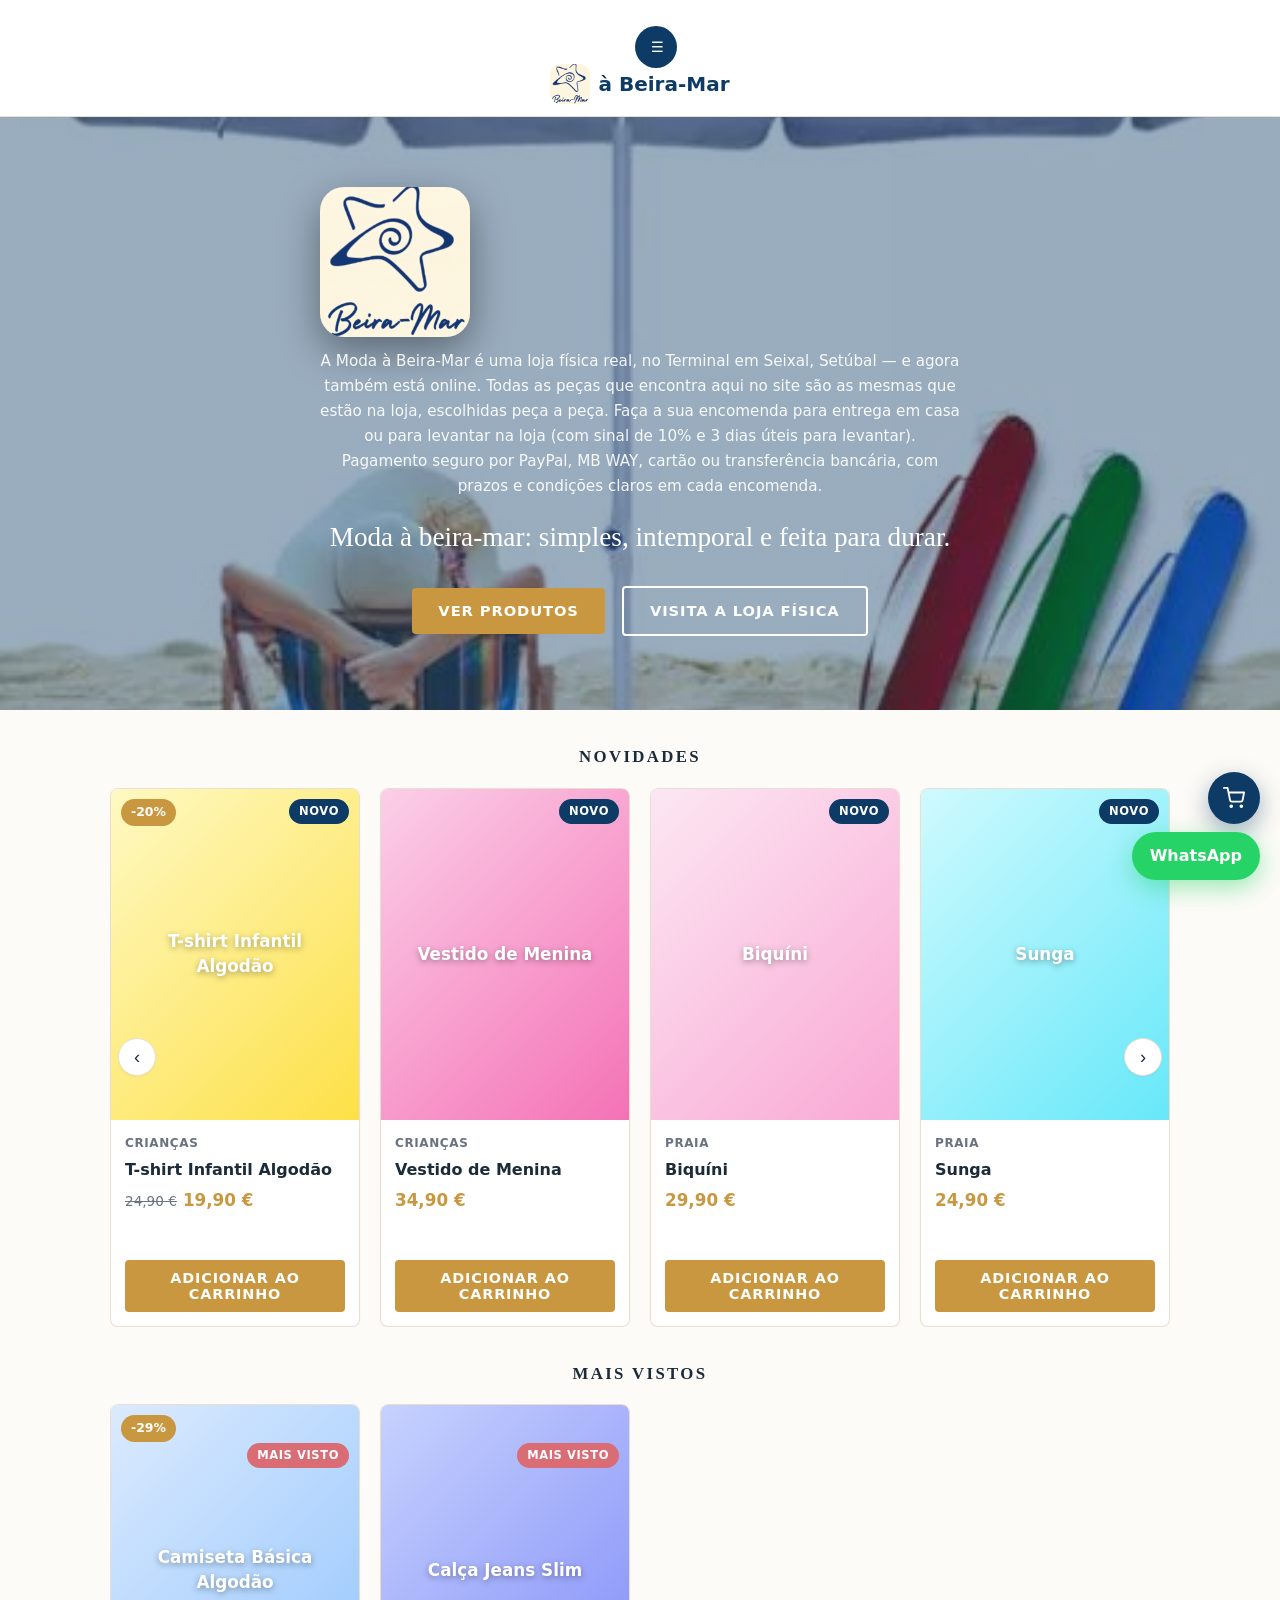
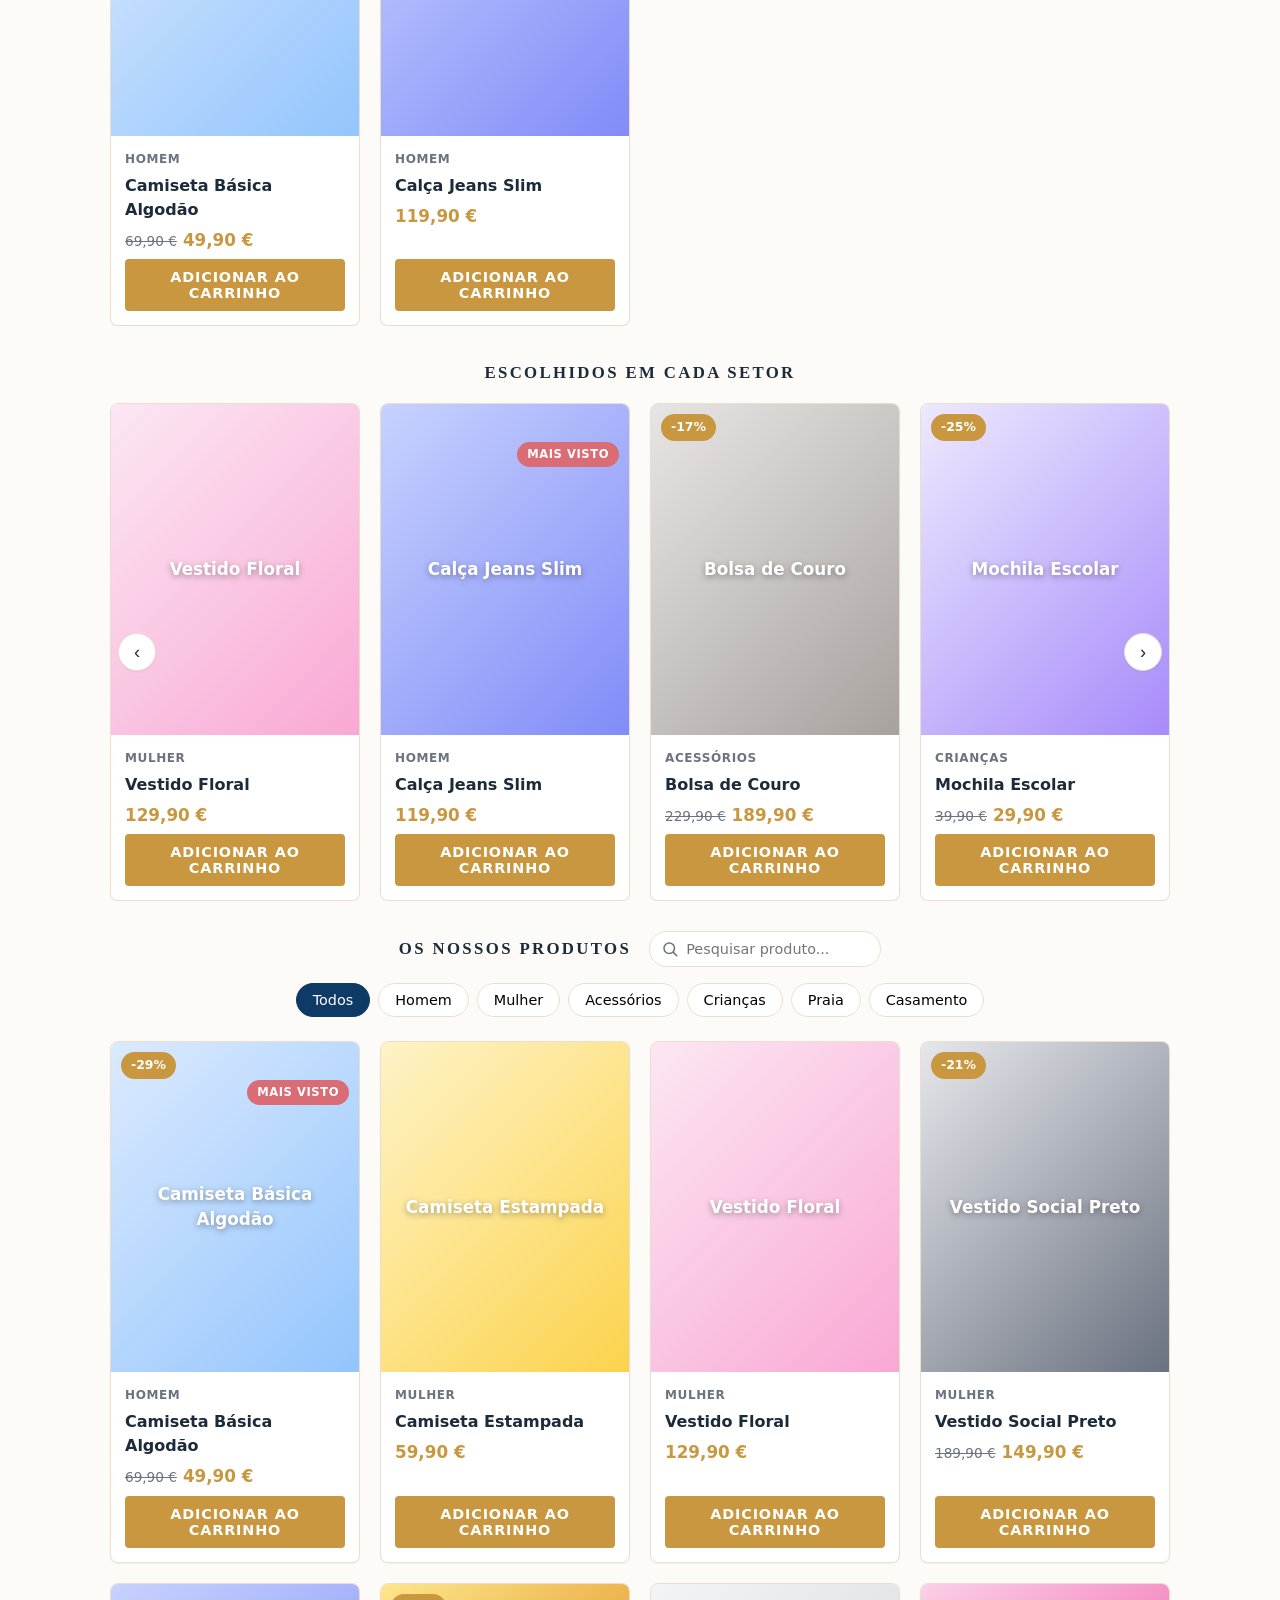
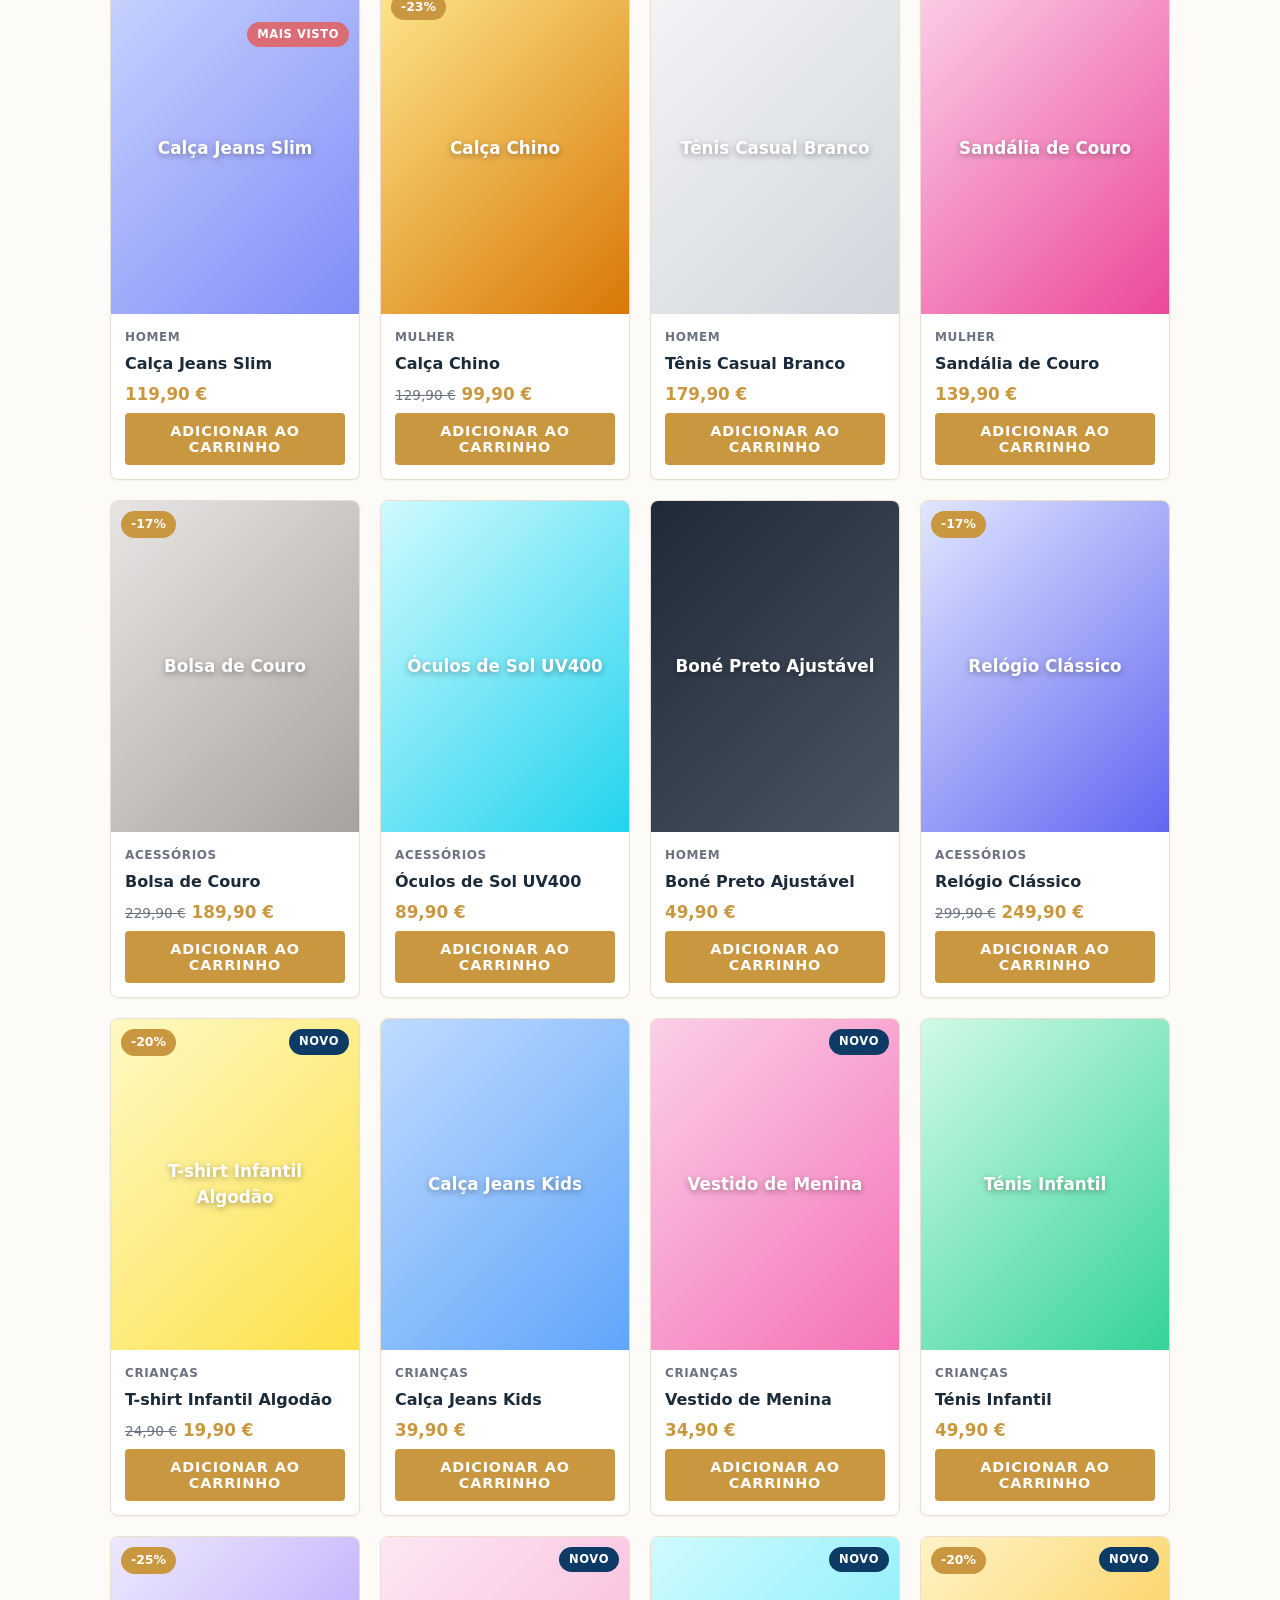
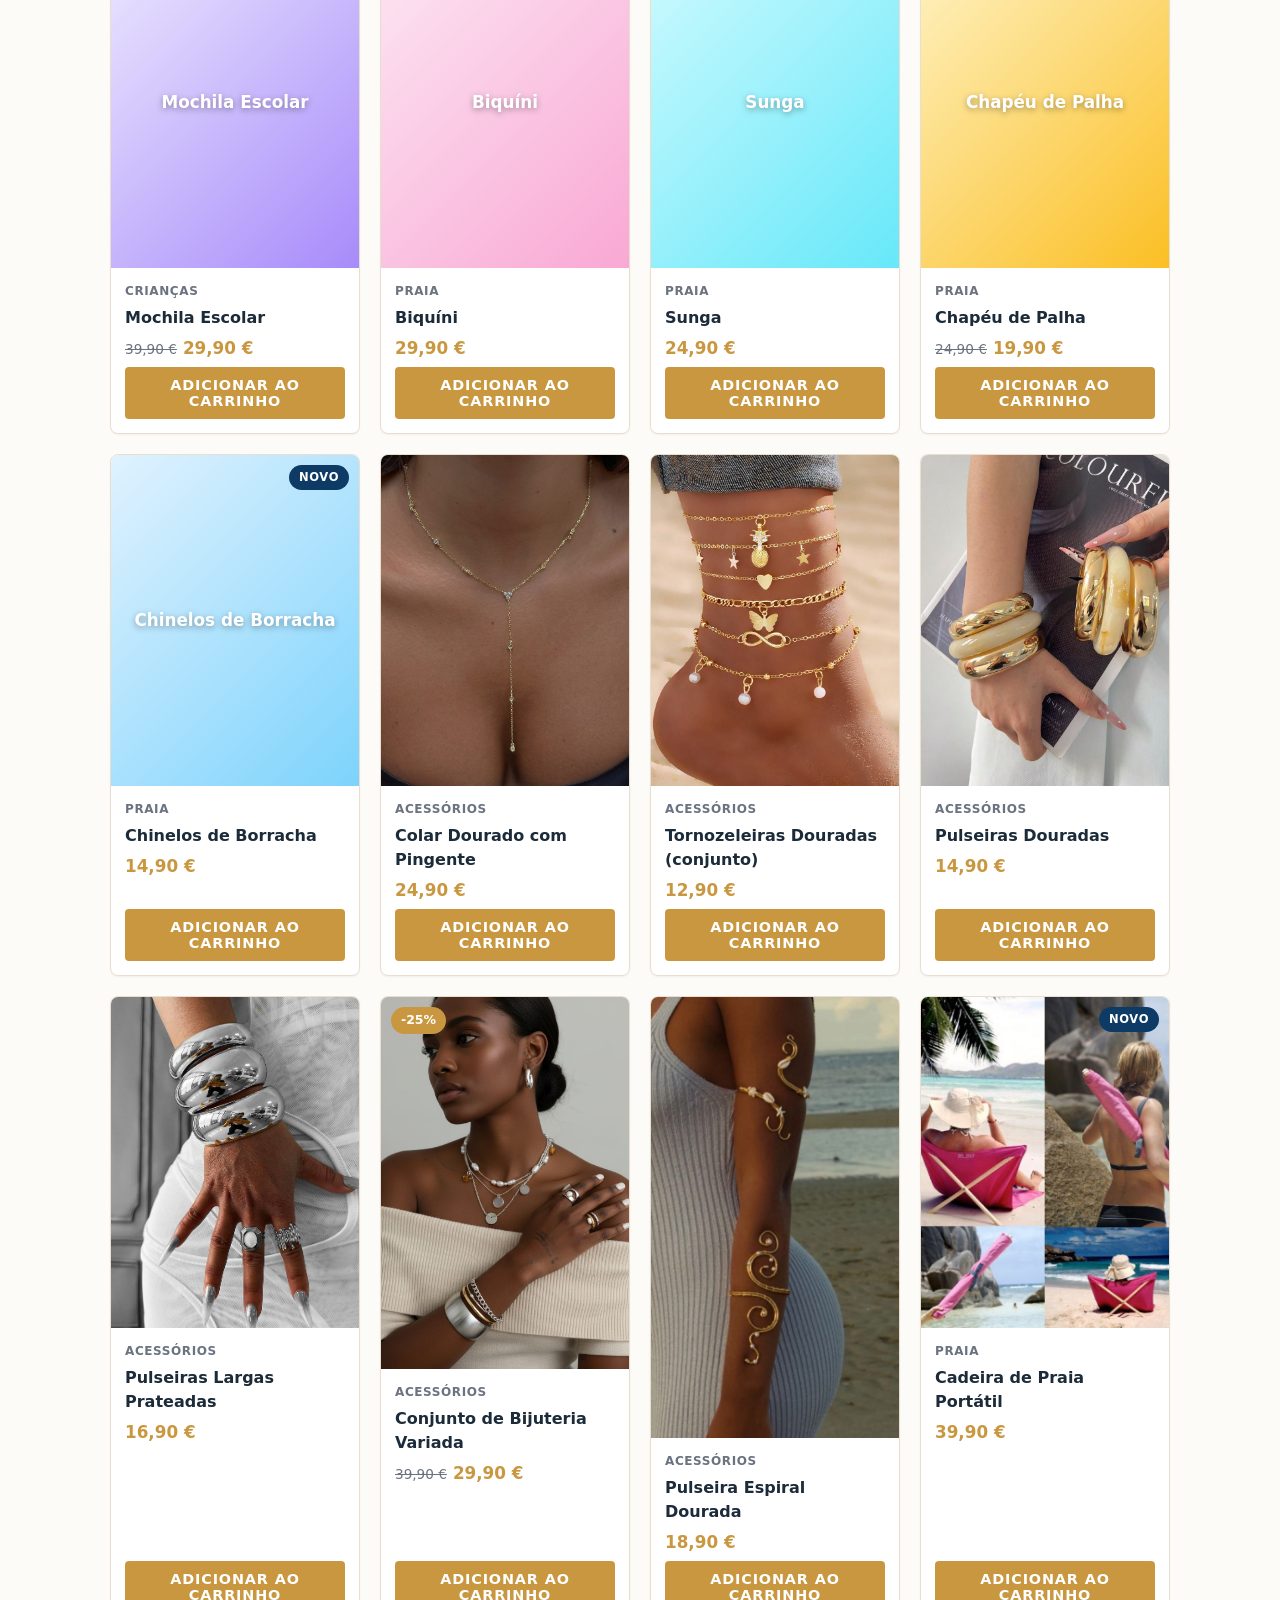
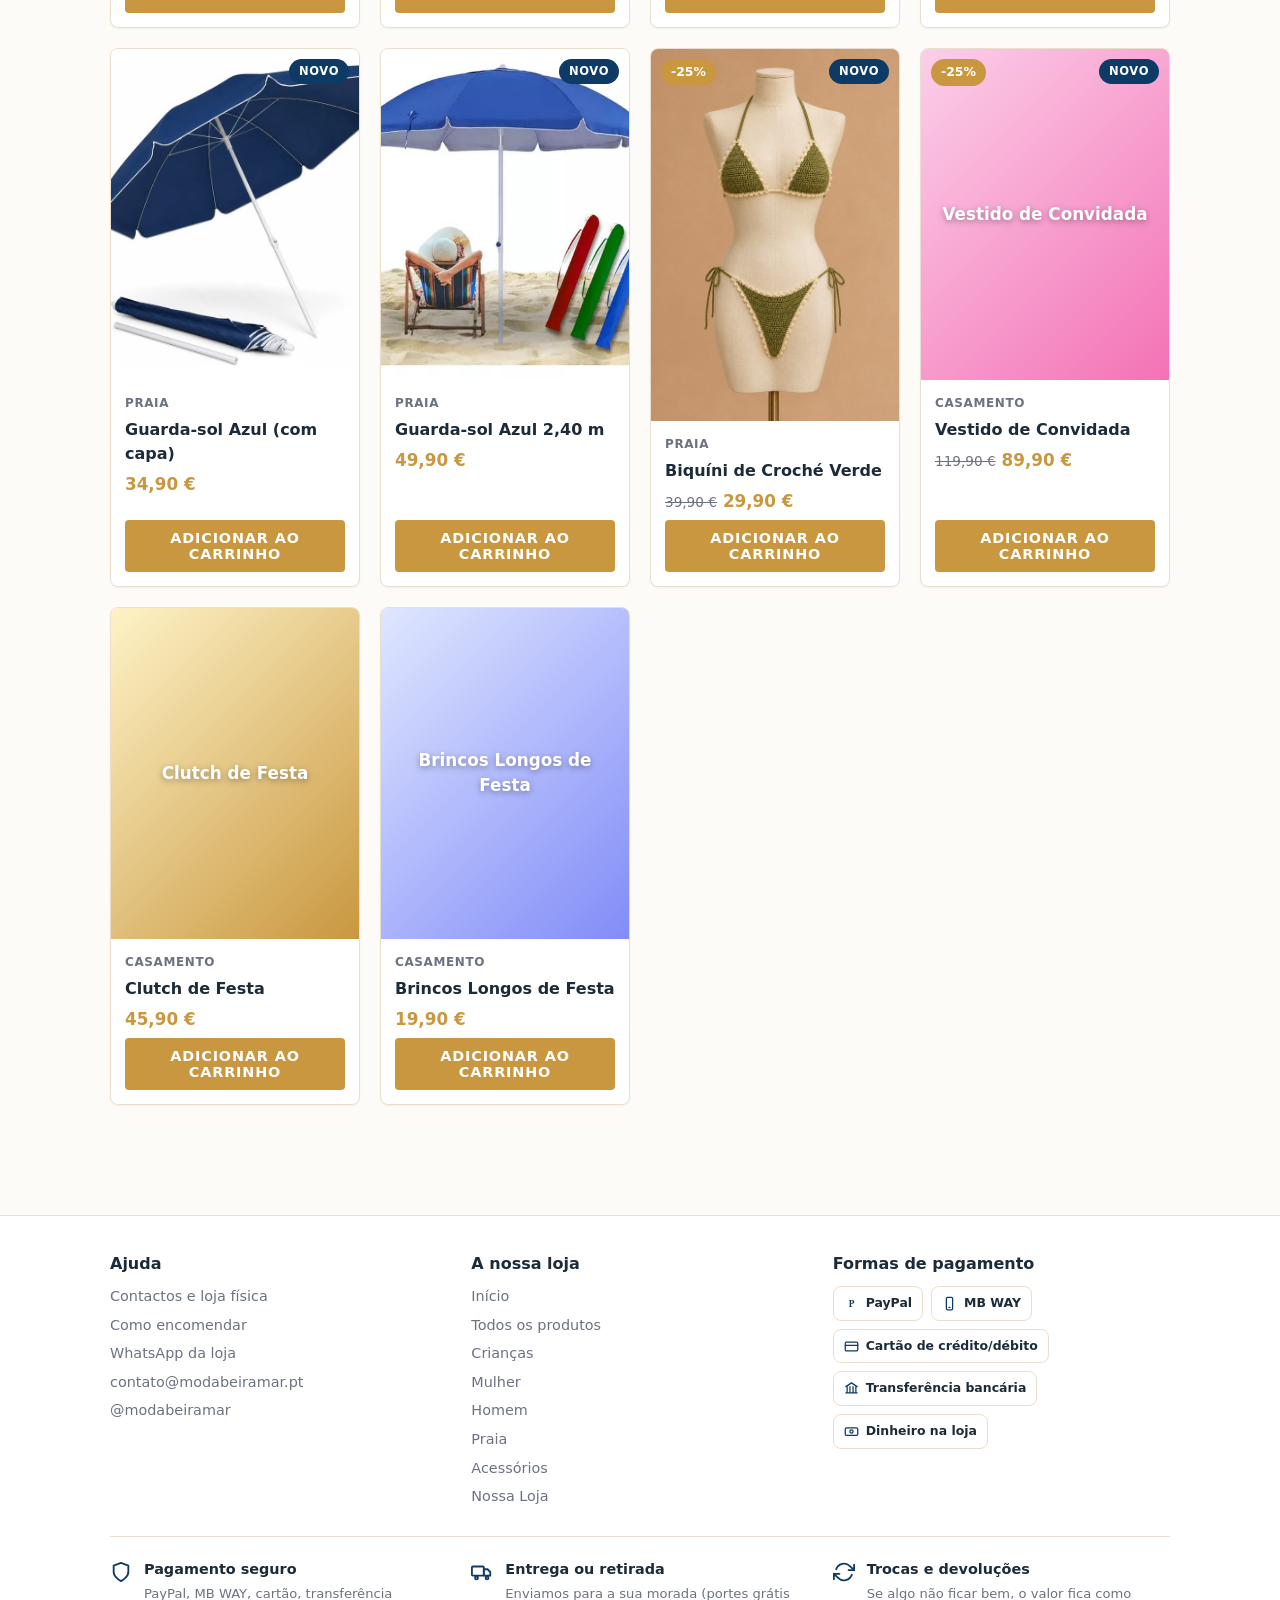
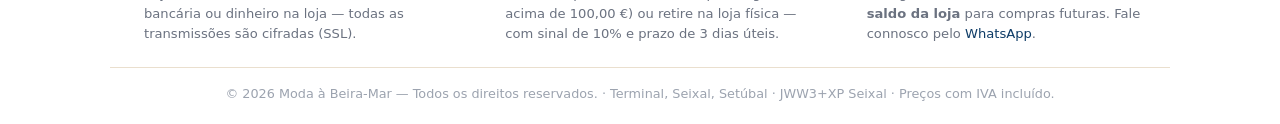
==== commit f9902b7b: "Remove a secção das 3 caixas de benefícios (Entrega rápida / Retira na loja / Pagamento fácil) da pá" ====
--- a/index.html
+++ b/index.html
@@ -22,21 +22,6 @@
           <a href="#catalogo" class="btn">Ver produtos</a>
           <a href="nossa-loja.html" class="btn btn-secundario">Visita a loja física</a>
         </div>
-      </div>
-    </section>
-
-    <section class="beneficios container">
-      <div class="beneficio">
-        <h3>Entrega rápida</h3>
-        <p>Entregamos na tua zona com taxa fixa — e portes grátis acima de 200 €.</p>
-      </div>
-      <div class="beneficio">
-        <h3>Retira na loja</h3>
-        <p>Prefere retirar na loja? Paga um sinal de 10% e levanta em 3 dias úteis.</p>
-      </div>
-      <div class="beneficio">
-        <h3>Pagamento fácil</h3>
-        <p id="texto-pagamento-home"></p>
       </div>
     </section>
 
--- a/css/style.css
+++ b/css/style.css
@@ -81,10 +81,6 @@
 .btn-adicionar { width: 100%; padding: 10px; font-size: .9rem; }
 .btn-claro { background: var(--borda); color: var(--texto); }
 
-.beneficios { display: grid; grid-template-columns: repeat(3, 1fr); gap: 18px; padding-top: 40px; padding-bottom: 10px; }
-.beneficio { background: var(--branco); border: 1px solid var(--borda); border-radius: var(--raio); padding: 22px; text-align: center; box-shadow: var(--sombra); }
-.beneficio h3 { margin: 10px 0 6px; font-size: 1.05rem; }
-.beneficio p { color: var(--cinza); font-size: .9rem; }
 
 #catalogo { padding-top: 30px; padding-bottom: 70px; scroll-margin-top: 90px; }
 #catalogo h2 { font-size: 1.05rem; margin-bottom: 0; text-transform: uppercase; letter-spacing: .14em; font-weight: 600; text-align: center; }
@@ -218,10 +214,18 @@
 .rodape p { font-size: .9rem; }
 .rodape a { color: var(--texto); text-decoration: none; }
 .rodape a:hover { color: var(--destaque); }
-.rodape-pagamentos { margin-top: 26px; }
-.pagamentos-lista { display: flex; flex-wrap: wrap; gap: 8px; }
-.pagamento-chip { display: inline-flex; align-items: center; gap: 7px; border: 1px solid var(--borda); background: #faf8f4; border-radius: 999px; padding: 6px 14px; font-size: .82rem; font-weight: 600; color: var(--texto); }
+.rodape-links { list-style: none; margin: 0; padding: 0; display: flex; flex-direction: column; gap: 7px; font-size: .9rem; }
+.rodape-links a { color: var(--cinza); text-decoration: none; }
+.rodape-links a:hover { color: var(--destaque); }
+.pagamentos-grid { display: flex; flex-wrap: wrap; gap: 8px; }
+.pagamento-chip { display: inline-flex; align-items: center; gap: 7px; border: 1px solid var(--borda); background: #fff; border-radius: 8px; padding: 7px 10px; font-size: .78rem; font-weight: 600; color: var(--texto); }
 .pagamento-chip svg { color: var(--primaria); flex-shrink: 0; }
+.rodape-info { display: grid; grid-template-columns: repeat(3, 1fr); gap: 24px; margin-top: 28px; padding-top: 22px; border-top: 1px solid var(--borda); }
+.info-item { display: flex; gap: 12px; align-items: flex-start; }
+.info-item svg { color: var(--primaria); flex-shrink: 0; margin-top: 2px; }
+.info-item h4 { margin: 0 0 4px; font-size: .9rem; color: var(--texto); }
+.info-item p { margin: 0; font-size: .82rem; line-height: 1.5; }
+.info-item a { color: var(--primaria); }
 .rodape-bottom { text-align: center; margin-top: 24px; font-size: .8rem; color: #9ca3af; border-top: 1px solid var(--borda); padding-top: 16px; }
 
 .flutuante-whatsapp { position: fixed; right: 20px; bottom: 20px; background: var(--whatsapp); color: #fff; padding: 12px 18px; border-radius: 999px; font-weight: 700; text-decoration: none; box-shadow: 0 8px 24px rgba(37, 211, 102, .45); z-index: 60; }
@@ -238,11 +242,11 @@
   .hero-logo { width: 110px; height: 110px; border-radius: 18px; }
   .logo-img { height: 32px; width: 32px; }
   .hero h1 { font-size: 1.3rem; }
-  .beneficios { grid-template-columns: 1fr; }
   .detalhe { grid-template-columns: 1fr; padding-top: 30px; }
   .detalhe-img { min-height: 260px; font-size: 1.4rem; }
   .loja-grid { grid-template-columns: 1fr; }
   .rodape-grid { grid-template-columns: 1fr; }
+  .rodape-info { grid-template-columns: 1fr; }
   .nav { gap: 12px; }
   .nav a { font-size: .85rem; }
   .item-total { margin-left: auto; }
